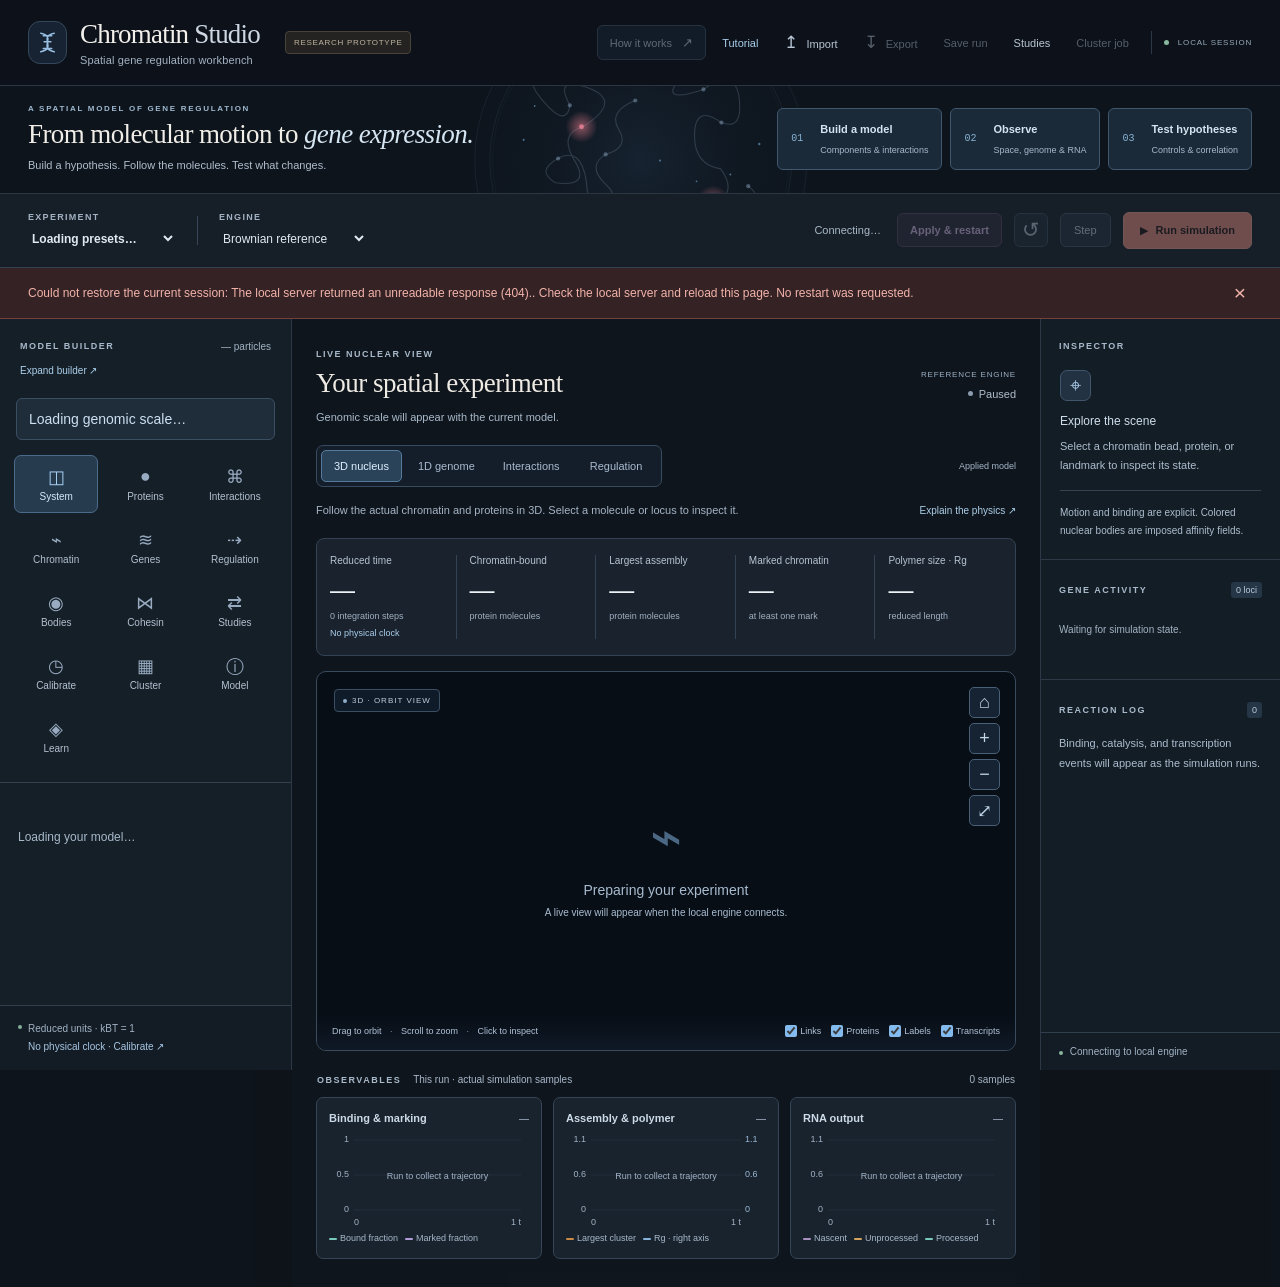
==== static/index.html @ 1c81decc "Restore the flat repository layout of the v0.10.0 release The GitHub web upload committed the number" ====
<!doctype html>
<html lang="en">
<head>
  <meta charset="utf-8">
  <meta name="viewport" content="width=device-width,initial-scale=1">
  <meta name="theme-color" content="#080b0f">
  <title>Chromatin Studio · Research workbench</title>
  <link rel="stylesheet" href="/static/style.css">
  <link rel="stylesheet" href="/static/theme.css">
  <link rel="stylesheet" href="/static/learn-view.css">
  <link rel="stylesheet" href="/static/workbench.css">
  <link rel="stylesheet" href="/static/calibration-view.css">
  <link rel="stylesheet" href="/static/study-view.css">
  <link rel="stylesheet" href="/static/mechanism-view.css">
  <link rel="stylesheet" href="/static/genome-live.css">
</head>
<body data-mobile-view="scene">
  <div id="app">
    <header class="app-header">
      <div class="brand"><div class="brand-icon" aria-hidden="true"><svg viewBox="0 0 32 32"><path d="M8 5c20 4-4 18 16 22M24 5C4 9 28 23 8 27M11 8h10M12 15h8M11 23h10"/></svg></div><div><h1>Chromatin <span>Studio</span></h1><p>Spatial gene regulation workbench</p></div><span class="prototype-tag">RESEARCH PROTOTYPE</span></div>
      <div class="header-actions"><button id="learn-btn" class="quiet-button learn-entry" title="Explore illustrated explanations of the model">How it works <span aria-hidden="true">↗</span></button><a class="quiet-button tutorial-entry" href="/tutorial/index.html" target="_blank" rel="noopener" title="Watch the narrated tutorial with chapters and adjustable playback speed">Tutorial</a><button id="import-btn" class="quiet-button" title="Import a configuration JSON file"><span aria-hidden="true">↥</span> Import</button><button id="export-btn" class="quiet-button" title="Export the draft configuration as JSON"><span aria-hidden="true">↧</span> Export</button><button id="export-run-btn" class="quiet-button" title="Download applied configuration and simulation history">Save run</button><button id="studies-btn" class="quiet-button" title="Compare manuscript hypotheses with independent controls">Studies</button><button id="cluster-btn" class="quiet-button" title="Prepare a cluster job from the draft model">Cluster job</button><input id="import-file" type="file" accept=".json,application/json" hidden><span class="local-badge"><i></i> LOCAL SESSION</span></div>
    </header>
    <section class="workspace-intro" aria-label="Workbench introduction">
      <div class="intro-copy"><span class="intro-kicker">A SPATIAL MODEL OF GENE REGULATION</span><h2 class="intro-title">From molecular motion to <em>gene expression.</em></h2><p class="intro-caption">Build a hypothesis. Follow the molecules. Test what changes.</p></div>
      <nav class="intro-steps" aria-label="Experiment workflow"><button data-workflow="build"><span>01</span><strong>Build a model</strong><small>Components & interactions</small></button><button data-workflow="observe"><span>02</span><strong>Observe</strong><small>Space, genome & RNA</small></button><button data-workflow="test"><span>03</span><strong>Test hypotheses</strong><small>Controls & correlation</small></button></nav>
    </section>
    <div class="run-toolbar">
      <div class="scenario-group"><label for="preset-select">EXPERIMENT</label><select id="preset-select" aria-label="Load experiment preset"><option value="">Loading presets…</option></select></div>
      <span class="toolbar-divider"></span>
      <div class="engine-group"><label for="engine-select">ENGINE</label><select id="engine-select" aria-label="Simulation engine"><option value="numpy">Brownian reference</option></select></div>
      <div class="toolbar-spacer"></div>
      <span id="draft-status" class="draft-status">Connecting…</span>
      <button id="apply-btn" class="apply-button" disabled>Apply & restart</button>
      <button id="reset-btn" class="icon-button" title="Restart the applied configuration" aria-label="Reset simulation">↺</button>
      <button id="step-btn" class="secondary-button" title="Advance one frame">Step</button>
      <button id="run-btn" class="run-button" disabled><span aria-hidden="true">▶</span> Run simulation</button>
    </div>
    <div id="error-banner" class="error-banner" role="alert" hidden><span id="error-message"></span><button id="dismiss-error" aria-label="Dismiss error">×</button></div>
    <nav id="mobile-workspace-nav" class="mobile-workspace-nav" aria-label="Workbench views"><button data-mobile-tab="scene" class="active" aria-pressed="true">Simulation</button><button data-mobile-tab="editor" aria-pressed="false">Configure</button><button data-mobile-tab="insights" aria-pressed="false">Activity</button></nav>
    <main class="workspace">
      <aside class="editor-panel" aria-label="Model configuration">
        <div class="editor-heading"><span class="eyebrow">MODEL BUILDER</span><span id="particle-budget" class="small-muted">— particles</span><button id="expand-builder-btn" class="text-button" aria-expanded="false" aria-controls="editor-content">Expand builder ↗</button></div>
        <div id="draft-genomic-scale" class="draft-genomic-scale" aria-live="polite">Loading genomic scale…</div>
        <nav id="editor-nav" class="editor-nav" aria-label="Configuration sections">
          <button data-tab="system" class="active"><span>◫</span>System</button><button data-tab="proteins"><span>●</span>Proteins</button><button data-tab="interactions"><span>⌘</span>Interactions</button><button data-tab="chromatin"><span>⌁</span>Chromatin</button><button data-tab="genes"><span>≋</span>Genes</button><button data-tab="regulation"><span>⇢</span>Regulation</button><button data-tab="bodies"><span>◉</span>Bodies</button><button data-tab="cohesin"><span>⋈</span>Cohesin</button><button data-tab="studies"><span>⇄</span>Studies</button><button data-tab="calibration"><span>◷</span>Calibrate</button><button data-tab="cluster"><span>▦</span>Cluster</button><button data-tab="model"><span>ⓘ</span>Model</button><button data-tab="learn"><span>◈</span>Learn</button>
        </nav>
        <div id="editor-content" class="editor-content"><div class="loading-note">Loading your model…</div></div>
        <div class="editor-footer"><span class="status-dot"></span><span>Reduced units · kBT = 1<br><button id="calibration-status" class="text-button" title="Set and inspect the physical length and time mapping">No physical clock · Calibrate ↗</button></span></div>
      </aside>
      <section class="simulation-panel" aria-label="Simulation and measurements">
        <div class="scene-heading"><div><span class="eyebrow">LIVE NUCLEAR VIEW</span><h2 id="experiment-title">Your spatial experiment</h2><p id="applied-genomic-scale" class="applied-genomic-scale">Genomic scale will appear with the current model.</p></div><div class="scene-heading-right"><span id="engine-badge" class="engine-badge">REFERENCE ENGINE</span><span id="run-status" class="run-status"><i></i> Paused</span></div></div>
        <div class="scene-viewbar"><div class="scene-view-switch" role="group" aria-label="Simulation views"><button id="view-3d" class="active" aria-pressed="true">3D nucleus</button><button id="view-1d" aria-pressed="false">1D genome</button><button id="view-interactions" aria-pressed="false">Interactions</button><button id="view-regulation" aria-pressed="false">Regulation</button></div><span>Applied model</span></div>
        <div class="view-explanation"><p id="view-explanation">Follow the actual chromatin and proteins in 3D. Select a molecule or locus to inspect it.</p><button id="view-explain-btn" class="text-button">Explain the physics ↗</button></div>
        <div class="metric-strip" aria-label="Current simulation measurements">
          <div class="metric"><span>Reduced time</span><strong id="metric-time">—</strong><small id="metric-step">0 integration steps</small><small id="metric-physical-time">No physical clock</small></div>
          <div class="metric"><span>Chromatin-bound</span><strong id="metric-bound">—</strong><small>protein molecules</small></div>
          <div class="metric"><span>Largest assembly</span><strong id="metric-cluster">—</strong><small>protein molecules</small></div>
          <div class="metric"><span>Marked chromatin</span><strong id="metric-marked">—</strong><small>at least one mark</small></div>
          <div class="metric"><span>Polymer size · Rg</span><strong id="metric-rg">—</strong><small>reduced length</small></div>
        </div>
        <div class="scene-container" id="scene-container">
          <canvas id="scene" aria-label="Interactive 3D view of chromatin, proteins, and imposed nuclear bodies" tabindex="0"></canvas>
          <div class="scene-top-left"><span class="scene-chip"><span class="small-dot"></span>3D · ORBIT VIEW</span><span id="selection-chip" class="scene-chip selection-chip" hidden></span></div>
          <div class="scene-tools"><button id="home-camera" title="Reset camera" aria-label="Reset camera view">⌂</button><button id="zoom-in" title="Zoom in" aria-label="Zoom in">+</button><button id="zoom-out" title="Zoom out" aria-label="Zoom out">−</button><button id="full-scene" title="Expand scene" aria-label="Expand scene">⤢</button></div>
          <div id="scene-empty" class="scene-empty"><div class="empty-glyph">⌁</div><strong>Preparing your experiment</strong><span>A live view will appear when the local engine connects.</span></div>
          <div id="legend" class="scene-legend" aria-label="Scene legend"></div>
          <div class="scene-bottom"><span class="camera-hint">Drag to orbit <span>·</span> Scroll to zoom <span>·</span> Click to inspect</span><div class="view-toggles"><label><input id="show-bonds" type="checkbox" checked> Links</label><label><input id="show-proteins" type="checkbox" checked> Proteins</label><label><input id="show-labels" type="checkbox" checked> Labels</label><label><input id="show-rna" type="checkbox" checked> Transcripts</label></div></div>
        </div>
        <section id="genome-container" class="genome-container" aria-label="One-dimensional genome browser" hidden></section>
        <section id="interactions-container" class="interactions-container" aria-label="Protein interaction browser" hidden></section>
        <section id="regulation-container" class="regulation-container" aria-label="Transcription regulation browser" hidden></section>
        <div class="measurement-heading"><div><span class="eyebrow">OBSERVABLES</span><span class="measurement-subtitle">This run · actual simulation samples</span></div><span id="sample-count" class="small-muted">0 samples</span></div>
        <div class="chart-grid">
          <article class="chart-card"><div class="chart-title"><h3>Binding & marking</h3><span id="fraction-chart-value">—</span></div><canvas id="chart-fractions" aria-label="Bound protein and marked chromatin fractions over time"></canvas><div class="chart-key"><span><i style="background:#79c9bd"></i>Bound fraction</span><span><i style="background:#b19cda"></i>Marked fraction</span></div></article>
          <article class="chart-card"><div class="chart-title"><h3>Assembly & polymer</h3><span id="structure-chart-value">—</span></div><canvas id="chart-structure" aria-label="Largest protein cluster and chromatin radius of gyration over time"></canvas><div class="chart-key"><span><i style="background:#c78b44"></i>Largest cluster</span><span><i style="background:#88b4dc"></i>Rg · right axis</span></div></article>
          <article class="chart-card"><div class="chart-title"><h3>RNA output</h3><span id="rna-chart-value">—</span></div><canvas id="chart-rna" aria-label="Nascent, unprocessed and processed RNA counts over time"></canvas><div class="chart-key"><span><i style="background:#a890c0"></i>Nascent</span><span><i style="background:#d3a45e"></i>Unprocessed</span><span><i style="background:#79c9bd"></i>Processed</span></div></article>
        </div>
        <div id="runtime-warnings" class="runtime-warnings" hidden></div>
      </section>
      <aside class="insight-panel" aria-label="Inspector and event history">
        <section class="inspector-section"><div class="section-heading"><span class="eyebrow">INSPECTOR</span><button id="clear-selection" class="text-button" hidden>Clear</button></div><div id="inspector-content" class="inspector-content"><div class="inspector-icon">⌖</div><h3>Explore the scene</h3><p>Select a chromatin bead, protein, or landmark to inspect its state.</p><div class="inspector-note">Motion and binding are explicit. Colored nuclear bodies are imposed affinity fields.</div></div></section>
        <section class="gene-section"><div class="section-heading"><span class="eyebrow">GENE ACTIVITY</span><span id="gene-count" class="count-tag">0 loci</span></div><div id="gene-activity" class="gene-activity"><p class="small-muted">Waiting for simulation state.</p></div></section>
        <section class="events-section"><div class="section-heading"><span class="eyebrow">REACTION LOG</span><span id="event-count" class="count-tag">0</span></div><div id="events" class="event-list"><p class="empty-events">Binding, catalysis, and transcription events will appear as the simulation runs.</p></div></section>
        <div class="insight-footer"><span id="connection-status"><i></i> Connecting to local engine</span></div>
      </aside>
    </main>
    <div id="toast" class="toast" role="status" hidden></div>
  </div>
  <script src="/static/genome-view.js"></script>
  <script src="/static/interaction-view.js"></script>
  <script src="/static/transcription-view.js"></script>
  <script src="/static/regulation-view.js"></script>
  <script src="/static/cluster-view.js"></script>
  <script src="/static/learn-view.js"></script>
  <script src="/static/calibration-view.js"></script>
  <script src="/static/model-explain.js"></script>
  <script src="/static/study-view.js"></script>
  <script src="/static/app.js"></script>
</body>
</html>
---- static/style.css ----
:root{--paper:#f6f7f3;--surface:#fff;--ink:#283a46;--muted:#819096;--line:#e3e8e5;--teal:#197f79;--teal-dark:#156a65;--purple:#8c70b4;--pale-purple:#f2edf7;--pale-teal:#eaf3f0;--amber:#b98549;--shadow:0 3px 16px #2c434207;font-family:Inter,-apple-system,BlinkMacSystemFont,"Segoe UI",sans-serif;color:var(--ink);font-synthesis:none;font-size:13px}
*{box-sizing:border-box}body{margin:0;background:var(--paper)}button,input,select{font:inherit}button,select{cursor:pointer}button{transition:background .15s,border-color .15s,transform .15s}button:active:not(:disabled){transform:translateY(1px)}button:disabled{opacity:.45;cursor:not-allowed}button:focus-visible,input:focus-visible,select:focus-visible,canvas:focus-visible,summary:focus-visible{outline:3px solid #87bcb5;outline-offset:2px}button{color:var(--ink)}[hidden]{display:none!important}#app{min-width:680px;min-height:100vh}.app-header{height:82px;display:flex;align-items:center;justify-content:space-between;padding:0 26px;border-bottom:1px solid var(--line);background:#fff}.brand{display:flex;align-items:center;gap:13px}.brand-icon{display:grid;place-items:center;width:39px;height:43px;background:var(--pale-teal);border:1px solid #d9e9e2;border-radius:11px}.brand-icon svg{width:27px;fill:none;stroke:var(--teal);stroke-width:1.8;stroke-linecap:round}.brand h1{font-size:21px;letter-spacing:-.7px;margin:0;font-weight:650}.brand h1 span{font-weight:400;color:#71817f}.brand p{font-size:11px;letter-spacing:.05px;margin:4px 0 0;color:var(--muted)}.prototype-tag{font-size:8px;letter-spacing:1.1px;margin-left:12px;color:#8d7b69;border:1px solid #ebe2d4;background:#faf7f1;padding:6px 8px;border-radius:4px}.header-actions{display:flex;align-items:center;gap:10px}.quiet-button{background:transparent;border:0;font-size:11px;padding:8px}.quiet-button:hover{background:var(--paper);border-radius:5px}.quiet-button span{font-size:17px;margin-right:5px}.local-badge{font-size:9px;letter-spacing:1px;border-left:1px solid var(--line);padding:7px 0 7px 18px;margin-left:6px;color:#7d8b83}.local-badge i,.status-dot{display:inline-block;width:5px;height:5px;border-radius:50%;background:#77a388;margin-right:6px}.run-toolbar{height:67px;display:flex;gap:12px;align-items:center;padding:0 26px;background:#fbfcf9;border-bottom:1px solid var(--line)}.scenario-group,.engine-group{display:flex;flex-direction:column;gap:4px}.scenario-group label,.engine-group label{font-size:8px;font-weight:700;letter-spacing:1.3px;color:#8a9795}.scenario-group select,.engine-group select{background:transparent;border:0;max-width:260px;padding:0 23px 0 0;font-size:12px;font-weight:550;color:var(--ink);min-height:19px}.engine-group select{font-size:11px;font-weight:400;color:#687d7a;max-width:195px}.toolbar-divider{height:29px;width:1px;background:var(--line);margin:0 9px}.toolbar-spacer{flex:1}.draft-status{font-size:10px;color:#82918a;margin-right:4px;white-space:nowrap}.draft-status.dirty{color:#a77a3f}.apply-button{background:#eee8f4;color:#786194;border:1px solid #e5dcee;border-radius:6px;padding:9px 12px;font-size:10px;font-weight:600}.apply-button:hover:not(:disabled){background:#e6dcef}.icon-button{font-size:21px;width:31px;height:31px;background:transparent;border:1px solid var(--line);border-radius:6px;color:#7c8c87}.secondary-button{background:white;border:1px solid #d7e0da;border-radius:6px;padding:9px 12px;font-size:11px}.run-button{display:flex;align-items:center;gap:8px;background:var(--teal);color:white;border:1px solid var(--teal);padding:10px 16px;border-radius:6px;font-size:11px;min-width:128px;justify-content:center;box-shadow:0 2px 3px #235e4812}.run-button:hover:not(:disabled){background:var(--teal-dark)}.run-button.running{background:#e7f0ec;color:var(--teal-dark);border-color:#bcd4c9}.error-banner{display:flex;align-items:center;justify-content:space-between;background:#fff0e9;color:#964f39;border-bottom:1px solid #e5c9bb;padding:12px 28px;white-space:pre-line;font-size:12px}.error-banner button{border:0;background:transparent;font-size:21px;color:inherit}.workspace{display:grid;grid-template-columns:292px minmax(360px,1fr) 240px;min-height:calc(100vh - 149px)}.editor-panel{background:#fbfcf9;border-right:1px solid var(--line);display:flex;flex-direction:column;min-height:0;max-height:calc(100vh - 149px);position:sticky;top:0}.editor-heading{padding:23px 20px 16px;display:flex;align-items:center;justify-content:space-between}.eyebrow{font-size:9px;letter-spacing:1.6px;font-weight:650;color:#85938d}.small-muted{font-size:10px;color:var(--muted)}.editor-nav{display:grid;grid-template-columns:repeat(4,1fr);gap:4px;padding:0 14px 17px;border-bottom:1px solid var(--line)}.editor-nav button{background:transparent;border:1px solid transparent;padding:9px 0 8px;display:flex;align-items:center;justify-content:center;gap:5px;flex-direction:column;font-size:9px;border-radius:6px;color:#84928c}.editor-nav button span{font-size:17px;height:20px;color:#8b9a91}.editor-nav button:hover{background:#f0f4ee}.editor-nav button.active{background:white;border-color:#dce5dd;box-shadow:0 2px 6px #243a2910;color:var(--teal)}.editor-nav button.active span{color:var(--teal)}.editor-content{flex:1;overflow-y:auto;padding:21px 18px 28px;scrollbar-width:thin;scrollbar-color:#d3ddd3 transparent}.editor-content h2{font-size:17px;letter-spacing:-.3px;font-weight:600;margin:0 0 8px}.editor-description{color:#87948f;font-size:11px;line-height:1.65;margin:0 0 19px}.editor-description strong{font-weight:500;color:#62766c}.editor-subheading{display:flex;justify-content:space-between;align-items:center;margin:24px 0 10px}.editor-subheading h3{font-size:11px;font-weight:600;margin:0;color:#5f7268}.editor-subheading span{font-size:9px;color:#91a094}.form-grid{display:grid;grid-template-columns:1fr 1fr;gap:12px 10px}.form-field{display:flex;min-width:0;flex-direction:column;gap:6px}.form-field.full{grid-column:1/-1}.form-field>span{font-size:10px;color:#718177;line-height:1.35}.form-field input,.form-field select{border:1px solid #dfe6df;background:white;border-radius:5px;padding:8px 9px;color:#41594e;min-width:0;width:100%;font-size:11px;height:32px}.form-field input:hover,.form-field select:hover{border-color:#b9cdc0}.form-field input[type=color]{padding:3px;cursor:pointer}.form-field input[type=checkbox]{width:15px;height:15px;accent-color:var(--teal)}.form-field small{font-size:9px;color:#9ba79f;line-height:1.4}.field-checkbox{flex-direction:row;align-items:center;justify-content:space-between;grid-column:1/-1;background:#f0f4ee;padding:11px;border-radius:5px}.field-checkbox>span{color:#64786c}.entity-card{border:1px solid #e1e7df;border-radius:7px;background:white;margin:10px 0;overflow:hidden}.entity-card>summary{display:flex;align-items:center;gap:8px;cursor:pointer;padding:12px 10px;list-style:none;font-size:11px;position:relative;min-height:43px}.entity-card>summary::-webkit-details-marker{display:none}.entity-card>summary:before{content:'›';color:#a7b0a7;transform:rotate(0deg);font-size:15px;line-height:12px}.entity-card[open]>summary:before{transform:rotate(90deg)}.entity-swatch{height:8px;width:8px;border-radius:50%;flex:0 0 8px}.entity-name{font-weight:550;white-space:nowrap;overflow:hidden;text-overflow:ellipsis;max-width:135px}.entity-meta{font-size:9px;color:#98a398;margin-left:auto;white-space:nowrap}.remove-button{background:transparent;border:0;color:#9aa79f;font-size:16px;padding:0 3px;line-height:16px}.remove-button:hover{color:#b55b46}.entity-body{padding:4px 12px 15px;border-top:1px solid #f0f3ee}.entity-body>.form-grid{padding-top:12px}.add-button{background:transparent;border:1px dashed #cbd8cb;color:#6e8976;border-radius:6px;padding:11px;width:100%;font-size:10px;margin-top:9px}.add-button:hover{background:#eff5ee;border-color:#8dae91}.button-row{display:flex;gap:8px}.button-row .add-button{padding:10px 6px}.info-note{font-size:10px;line-height:1.6;border:1px solid #e4e8dd;border-radius:6px;background:#f6f7ee;color:#8b8c71;padding:11px 12px;margin:14px 0}.info-note.purple{background:#f4f0f7;border-color:#e9e1ef;color:#8f7ca0}.info-note strong{font-weight:600}.affinity-grid{display:grid;grid-template-columns:1fr 71px;align-items:center;gap:9px;font-size:10px;color:#77867b}.affinity-grid input{width:100%;height:28px;border:1px solid #dfe6df;border-radius:4px;padding:5px;color:#4b6355;background:#fcfdfa;font-size:11px}.affinity-label{display:flex;align-items:center;gap:7px;overflow:hidden;text-overflow:ellipsis}.affinity-dot{width:6px;height:6px;border-radius:50%}.matrix-wrap{overflow-x:auto;padding-bottom:6px;margin:8px -3px}.interaction-matrix{border-collapse:separate;border-spacing:4px;font-size:9px;table-layout:fixed;min-width:100%}.interaction-matrix th{font-weight:500;color:#7b8d7f;min-width:36px;max-width:63px;overflow:hidden;text-overflow:ellipsis;padding:6px 0;white-space:nowrap}.interaction-matrix th.row-head{text-align:right;padding-right:3px;max-width:54px}.interaction-matrix input{width:39px;min-width:39px;max-width:39px;text-align:center;border:1px solid #dfe7dd;background:#f6f9f2;color:#6c856b;border-radius:4px;font-size:10px;padding:8px 1px;-moz-appearance:textfield}.interaction-matrix input::-webkit-inner-spin-button{display:none}.interaction-matrix input.has-interaction{background:#e7efe5;border-color:#c5d7bf}.interaction-matrix input.mirrored{opacity:.55}.editor-footer{display:flex;align-items:flex-start;padding:14px 18px;border-top:1px solid var(--line);color:#91a08e;font-size:9px;line-height:1.8;background:#f5f7f0}.editor-footer .status-dot{margin-top:5px;flex:0 0 4px;width:4px;height:4px;background:#99ad8d}.editor-footer strong{font-size:8px;font-weight:400;color:#a1ad99}.simulation-panel{padding:25px 24px 22px;min-width:0}.scene-heading{display:flex;align-items:center;justify-content:space-between;gap:15px;margin-bottom:20px}.scene-heading h2{font-size:21px;font-weight:500;letter-spacing:-.6px;margin:7px 0 0}.scene-heading-right{display:flex;flex-direction:column;align-items:flex-end;gap:9px}.engine-badge{font-size:7px;letter-spacing:1px;color:#94a199;white-space:nowrap}.run-status{font-size:10px;display:flex;align-items:center;gap:6px;color:#85948a}.run-status i{background:#b3bfb4;width:5px;height:5px;border-radius:50%}.run-status.running{color:var(--teal)}.run-status.running i{background:var(--teal);box-shadow:0 0 0 3px #19807813}.metric-strip{display:grid;grid-template-columns:repeat(5,1fr);border:1px solid var(--line);border-radius:8px;background:white;box-shadow:var(--shadow);margin-bottom:15px;padding:15px 0}.metric{padding:0 14px;border-right:1px solid #edf0ea;min-width:0}.metric:last-child{border-right:0}.metric>span{display:block;font-size:9px;color:#8b988f;margin-bottom:8px;white-space:nowrap}.metric strong{display:block;font-size:24px;font-weight:450;letter-spacing:-.8px;color:#465e51;font-variant-numeric:tabular-nums}.metric small{font-size:8px;color:#a0aa9d;display:block;margin-top:6px;white-space:nowrap}.scene-container{position:relative;border:1px solid #dde5dc;border-radius:10px;overflow:hidden;height:max(350px,calc(100vh - 520px));min-height:350px;background:radial-gradient(ellipse at 50% 40%,#fff 0%,#f7f9f4 64%,#f1f5ee 100%);box-shadow:inset 0 0 50px #79957504}.scene-container:fullscreen{height:100vh;border-radius:0}.scene-container.expanded{position:fixed;inset:16px;z-index:50;height:auto}.scene-container canvas{width:100%;height:100%;display:block;cursor:grab;touch-action:none}.scene-container canvas.dragging{cursor:grabbing}.scene-top-left{position:absolute;left:17px;top:17px;display:flex;align-items:flex-start;flex-direction:column;gap:7px;pointer-events:none}.scene-chip{background:#ffffffbd;border:1px solid #e8ede5bd;border-radius:4px;padding:6px 8px;color:#98a190;font-size:7px;letter-spacing:1px;display:flex;align-items:center;gap:5px}.small-dot{height:4px;width:4px;display:inline-block;background:#a7b5a0;border-radius:50%}.selection-chip{color:var(--teal);font-size:9px;letter-spacing:0;background:#eef5f0d9}.scene-tools{position:absolute;right:15px;top:15px;display:flex;flex-direction:column;gap:5px}.scene-tools button{background:#ffffffcf;border:1px solid #e3e9df;border-radius:5px;width:29px;height:29px;color:#91a08c;font-size:18px;display:grid;place-items:center}.scene-tools button:hover{background:white;color:#42654e}.scene-bottom{position:absolute;bottom:0;left:0;right:0;display:flex;align-items:center;justify-content:space-between;gap:10px;padding:11px 15px;background:linear-gradient(transparent,#f7f9f1e8);pointer-events:none}.camera-hint{font-size:8px;color:#97a390}.camera-hint span{margin:0 6px;color:#bcc6b4}.view-toggles{display:flex;align-items:center;gap:10px;pointer-events:auto;font-size:8px;color:#8a9a83}.view-toggles label{display:flex;align-items:center;gap:3px;cursor:pointer}.view-toggles input{width:10px;height:10px;accent-color:#6f9674;margin:0}.scene-legend{position:absolute;left:17px;bottom:40px;max-width:76%;display:flex;flex-wrap:wrap;gap:5px 12px;pointer-events:none}.legend-item{font-size:8px;display:flex;align-items:center;gap:4px;color:#83917d;white-space:nowrap;background:#f9fbf6b0;padding:3px 4px;border-radius:3px}.legend-item i{display:inline-block;width:5px;height:5px;border-radius:50%}.legend-item i.landmark{background:transparent!important;border:1px solid var(--legend-color);width:7px;height:7px}.scene-empty{position:absolute;inset:0;display:flex;align-items:center;justify-content:center;flex-direction:column;gap:9px;pointer-events:none;color:#92a188}.scene-empty strong{font-size:14px;font-weight:500}.scene-empty span{font-size:10px}.empty-glyph{font-size:54px;color:#ccd8c4;margin-bottom:5px}.measurement-heading{display:flex;align-items:center;justify-content:space-between;margin:23px 1px 12px}.measurement-heading>div{display:flex;align-items:center;gap:12px}.measurement-subtitle{font-size:9px;color:#a0aa9b}.chart-grid{display:grid;grid-template-columns:repeat(3,1fr);gap:11px}.chart-card{border:1px solid var(--line);border-radius:7px;background:white;min-width:0;padding:12px 12px 9px;box-shadow:var(--shadow)}.chart-title{display:flex;align-items:center;justify-content:space-between;gap:5px}.chart-title h3{font-size:10px;font-weight:550;margin:0;color:#6e8173}.chart-title>span{font-size:9px;color:#9da99a}.chart-card canvas{width:100%;height:103px;display:block;margin-top:3px}.chart-key{display:flex;flex-wrap:wrap;gap:7px;font-size:7px;color:#99a492;margin-top:2px}.chart-key span{display:flex;align-items:center;gap:3px;white-space:nowrap}.chart-key i{width:8px;height:2px;display:inline-block;border-radius:1px}.runtime-warnings{font-size:10px;line-height:1.6;color:#a18e69;padding:12px 4px}.insight-panel{background:#fcfdf9;border-left:1px solid var(--line);display:flex;flex-direction:column;min-height:0;max-height:calc(100vh - 149px);position:sticky;top:0}.section-heading{display:flex;justify-content:space-between;align-items:center;padding:22px 18px 16px}.text-button{font-size:9px;border:0;background:transparent;color:#8c9b83;padding:0}.inspector-section{border-bottom:1px solid var(--line);min-height:229px;flex:0 0 auto}.inspector-content{padding:0 19px 19px}.inspector-icon{display:grid;place-items:center;width:31px;height:31px;background:#eef2e9;border:1px solid #e4eadb;border-radius:7px;color:#a0b28f;font-size:20px;margin:3px 0 13px}.inspector-content h3{font-size:12px;font-weight:500;margin:0 0 9px;color:#6d816b}.inspector-content p{font-size:10px;color:#96a18f;line-height:1.7;margin:0}.inspector-note{font-size:9px!important;line-height:1.65;color:#a6b09c;padding-top:13px;margin-top:14px;border-top:1px solid #edf0e5}.inspector-property{display:flex;align-items:center;justify-content:space-between;gap:10px;font-size:10px;padding:6px 0;border-bottom:1px solid #f0f2eb}.inspector-property span{color:#8f9d85}.inspector-property strong{font-size:10px;font-weight:500;color:#5e775c;text-align:right}.inspector-coords{font-size:9px;font-variant-numeric:tabular-nums;color:#899b7c;background:#f1f5e9;padding:9px;border-radius:4px;margin:11px 0}.mark-tags{display:flex;flex-wrap:wrap;gap:4px;margin:9px 0}.mark-tag{font-size:8px;padding:4px 6px;border-radius:4px;color:#806d97;background:#f1ecf6}.gene-section{border-bottom:1px solid var(--line);flex:0 1 auto;max-height:280px;min-height:120px;overflow-y:auto;scrollbar-width:thin}.count-tag{font-size:8px;color:#9aa78e;background:#eef3e8;padding:3px 5px;border-radius:3px}.gene-activity{padding:0 18px 15px}.gene-row{margin-bottom:14px}.gene-row:last-child{margin-bottom:0}.gene-name-row{display:flex;align-items:center;justify-content:space-between;font-size:10px;color:#697f61;margin-bottom:7px}.gene-name-row button{border:0;background:transparent;padding:0;font-size:10px;color:inherit;max-width:115px;overflow:hidden;text-overflow:ellipsis;white-space:nowrap}.gene-state{font-size:7px;border:1px solid #e1e7d8;border-radius:3px;padding:3px 5px;color:#9ca98f;letter-spacing:.6px}.gene-state.on{background:#e8f4e9;border-color:#cddfcb;color:#5b8a61}.gene-numbers{display:flex;gap:12px;font-size:8px;color:#a5af9a}.gene-numbers strong{font-size:11px;font-weight:500;margin-right:3px;color:#7c916d;font-variant-numeric:tabular-nums}.events-section{flex:1;display:flex;flex-direction:column;min-height:130px;overflow:hidden}.event-list{overflow-y:auto;padding:0 18px 18px;scrollbar-width:thin;scrollbar-color:#d7e0cf transparent}.empty-events{font-size:10px;color:#a1ad96;line-height:1.7;margin:0}.event-item{display:flex;gap:9px;padding:10px 0;border-bottom:1px solid #eff2e8;font-size:9px}.event-symbol{width:20px;height:20px;display:grid;place-items:center;flex:0 0 20px;border-radius:5px;color:#8d81a2;background:#f0ecf5;font-size:11px}.event-symbol.binding{background:#ebf3e7;color:#7c9d6b}.event-symbol.transcription{background:#e6f3ee;color:#629981}.event-symbol.cohesin{background:#f5f0e6;color:#b2976c}.event-content{min-width:0;flex:1}.event-topline{display:flex;justify-content:space-between;gap:6px;margin-bottom:4px}.event-topline strong{font-size:9px;color:#7e8d72;font-weight:500;text-transform:capitalize}.event-topline time{font-size:7px;white-space:nowrap;color:#b0bba4;font-variant-numeric:tabular-nums}.event-content p{font-size:8px;color:#a1ad94;line-height:1.5;margin:0;overflow-wrap:anywhere}.insight-footer{border-top:1px solid var(--line);padding:13px 18px;color:#a3af94;font-size:8px;background:#f7f9f1}.insight-footer i{display:inline-block;height:4px;width:4px;background:#86ab70;border-radius:50%;margin-right:4px}.toast{position:fixed;bottom:22px;left:50%;transform:translateX(-50%);z-index:100;background:#355b4d;color:white;padding:12px 20px;border-radius:7px;box-shadow:0 8px 30px #1c392a28;font-size:12px;max-width:85vw}.loading-note{padding:25px 0;color:#99a590;font-size:12px}.model-list{padding:0 0 0 14px;color:#8c9d82;font-size:10px;line-height:1.8}.backend-card{padding:11px 12px;border:1px solid #e0e7d8;border-radius:6px;background:white;margin:9px 0}.backend-card strong{font-size:11px;font-weight:550;display:block;color:#6d8361}.backend-card p{font-size:10px;color:#9dab90;line-height:1.6;margin:7px 0 0}.backend-status{display:inline-block;font-size:8px;border-radius:3px;margin-top:7px;padding:3px 5px;background:#edf4e9;color:#8aa274}.backend-status.unavailable{background:#f4f0e6;color:#b19e76}.inline-row{display:grid;grid-template-columns:1fr 1fr;gap:9px}.range-title{font-size:10px;color:#809674;padding:7px 0}.range-controls{display:grid;grid-template-columns:1fr 1fr 1fr 18px;gap:6px;align-items:end}.range-controls .form-field select,.range-controls .form-field input{padding:6px;font-size:10px}.range-controls .remove-button{height:32px}.mini-body-title{font-size:9px;color:#99a58f;padding-top:13px}.body-center-grid{display:grid;grid-template-columns:repeat(3,1fr);gap:7px;margin-top:12px}.preset-description{padding:10px 12px;border:1px solid #e2e9da;border-radius:6px;background:#f4f7ef;font-size:10px;line-height:1.65;color:#8da17c;margin-bottom:17px}
@media(min-width:1600px){.workspace{grid-template-columns:310px minmax(360px,1fr) 266px}.simulation-panel{padding:28px 30px}.scene-container{height:max(410px,calc(100vh - 520px))}.metric{padding:0 19px}.editor-nav button{font-size:10px}.chart-card canvas{height:112px}.inspector-section{min-height:250px}}
@media(max-width:1220px){.workspace{grid-template-columns:270px minmax(360px,1fr)}.insight-panel{grid-column:2;position:static;max-height:initial;display:grid;grid-template-columns:1fr 1fr;border-top:1px solid var(--line);margin-top:-3px}.inspector-section{grid-row:1/3;border-right:1px solid var(--line);min-height:230px}.gene-section{max-height:200px;min-height:120px}.events-section{max-height:220px}.insight-footer{grid-column:1/-1}.editor-panel{grid-row:1/3}.simulation-panel{padding:22px 20px}.header-actions{gap:3px}.prototype-tag{display:none}.scene-container{height:400px}.run-toolbar{padding:0 20px;gap:9px}.draft-status{font-size:9px}.scenario-group select{max-width:210px}.engine-group select{max-width:145px}.toolbar-divider{margin:0 3px}.metric{padding:0 10px}.metric>span{font-size:8px}.metric strong{font-size:21px}.metric small{font-size:7px}}
@media(max-width:930px){.workspace{grid-template-columns:240px minmax(350px,1fr)}.editor-heading{padding-left:15px;padding-right:15px}.editor-content{padding:19px 14px}.editor-nav{padding-left:9px;padding-right:9px}.editor-nav button{font-size:8px}.app-header{padding:0 18px;height:74px}.brand h1{font-size:19px}.brand p{font-size:10px}.local-badge{display:none}.run-toolbar{padding:0 15px;height:74px;gap:7px}.scenario-group select{max-width:165px}.engine-group select{max-width:132px;font-size:10px}.draft-status{display:none}.run-button{min-width:90px;padding:10px;font-size:10px}.apply-button{padding:9px;font-size:9px}.simulation-panel{padding:21px 15px}.scene-heading h2{font-size:18px}.engine-badge{display:none}.metric-strip{grid-template-columns:repeat(3,1fr);padding:11px 0;row-gap:13px}.metric:nth-child(3){border:0}.metric:nth-child(4),.metric:nth-child(5){display:none}.metric>span{font-size:9px}.metric small{font-size:8px}.scene-container{height:380px}.scene-bottom{flex-direction:column;align-items:flex-start;gap:8px;padding:11px}.scene-legend{bottom:56px;left:12px;gap:3px 6px;max-width:87%}.scene-top-left{left:12px;top:12px}.chart-grid{grid-template-columns:1fr}.chart-card{padding:12px}.chart-card canvas{height:100px}.chart-key{font-size:8px}.chart-title h3{font-size:11px}.measurement-subtitle{display:none}.insight-panel{grid-template-columns:1fr}.inspector-section{grid-row:auto}.editor-panel,.insight-panel{max-height:calc(100vh - 148px)}.insight-panel{max-height:none}.header-actions .quiet-button{font-size:10px;padding:7px}}
@media(prefers-reduced-motion:reduce){button{transition:none}}

/* Keep small research labels readable on the pale workbench surfaces. */
:root{--muted:#687a73}.eyebrow,.small-muted,.brand p,.local-badge,.draft-status,.run-status,.engine-badge,.measurement-subtitle,.metric>span,.metric small,.editor-description,.form-field>span,.form-field small,.affinity-label,.editor-subheading span,.editor-footer,.editor-footer strong,.inspector-content p,.inspector-note,.inspector-property span,.gene-numbers,.event-content p,.event-topline time,.empty-events,.insight-footer,.chart-key,.chart-title>span,.loading-note,.mini-body-title,.camera-hint,.view-toggles,.legend-item,.scene-chip,.count-tag,.gene-state,.text-button,.entity-meta,.scenario-group label,.engine-group label,.preset-description,.model-list,.backend-card p{color:#68796e}.editor-nav button,.editor-nav button span{color:#6b7d70}.entity-name,.gene-name-row,.chart-title h3,.editor-subheading h3,.inspector-content h3,.event-topline strong{color:#4e6658}.info-note{color:#787449}.info-note.purple{color:#80668f}.gene-numbers strong{color:#4e7359}.inspector-coords{color:#627b62}.backend-status{color:#5f7e4b}.backend-status.unavailable{color:#88703d}.runtime-warnings{color:#86744d}.runtime-warnings summary{cursor:pointer}.runtime-warnings ul{padding-left:17px}.mobile-workspace-nav{display:none}
@media(max-width:700px){
  #app{min-width:0;width:100%;overflow-x:hidden}.app-header{height:auto;min-height:104px;padding:15px 13px 10px;flex-wrap:wrap;gap:12px}.brand{gap:10px}.brand h1{font-size:19px}.brand p{font-size:10px}.brand-icon{width:34px;height:37px}.brand-icon svg{width:24px}.header-actions{width:100%;justify-content:flex-end;border-top:1px solid var(--line);padding-top:5px;gap:11px}.header-actions .quiet-button{padding:4px 2px;font-size:10px}.run-toolbar{height:auto;min-height:109px;flex-wrap:wrap;padding:12px 13px;gap:10px 7px}.scenario-group{flex:1 1 53%;min-width:0}.engine-group{flex:1 1 40%;min-width:0}.scenario-group select,.engine-group select{width:100%;max-width:none;font-size:10px}.toolbar-divider,.toolbar-spacer{display:none}.draft-status{display:none}.apply-button{margin-left:auto;flex:1 1 auto;padding:9px 7px;font-size:9px;white-space:nowrap}.run-button{min-width:106px;font-size:10px;padding:9px 10px}.secondary-button{font-size:10px;padding:9px 10px}.icon-button{width:30px;height:31px;font-size:19px}.error-banner{font-size:11px;padding:12px 14px;overflow-wrap:anywhere}.mobile-workspace-nav{display:flex;align-items:center;gap:5px;background:#eef2e9;border-bottom:1px solid #dce4d5;padding:8px 12px}.mobile-workspace-nav button{flex:1;border:1px solid transparent;background:transparent;border-radius:5px;padding:9px 6px;font-size:11px;color:#71816a}.mobile-workspace-nav button.active{background:#fff;border-color:#d7e2ce;color:#39775b;box-shadow:0 1px 3px #526d3710}.workspace{display:flex;flex-direction:column;min-height:0}.simulation-panel{padding:19px 12px 20px;min-width:0;width:100%}.scene-heading{gap:10px;margin-bottom:16px}.scene-heading h2{font-size:17px;line-height:1.35;margin-top:6px;letter-spacing:-.35px}.scene-heading-right{gap:5px}.scene-heading .eyebrow{font-size:8px}.run-status{font-size:9px;white-space:nowrap}.metric-strip{margin-bottom:12px;padding:12px 0}.metric{padding:0 10px}.metric>span{font-size:8px;white-space:normal;min-height:20px;margin-bottom:3px;line-height:1.3}.metric strong{font-size:22px}.metric small{font-size:7px;margin-top:5px;white-space:normal}.scene-container{height:360px;min-height:300px}.scene-tools{right:10px;top:10px}.scene-tools button{width:30px;height:30px}.scene-chip{font-size:6px;padding:5px}.scene-top-left{left:9px;top:10px;max-width:70%}.scene-legend{max-width:calc(100% - 22px);left:9px;bottom:60px;gap:3px 6px}.legend-item{font-size:7px;padding:2px 3px}.scene-bottom{padding:11px 9px}.camera-hint{font-size:7px}.camera-hint span{margin:0 4px}.view-toggles{font-size:8px;gap:14px}.measurement-heading{margin-top:20px}.measurement-heading .eyebrow{font-size:8px}.chart-grid{gap:10px}.chart-card canvas{height:109px}.chart-key{font-size:8px}.editor-panel{position:static;max-height:none;min-height:0;border-right:0;width:100%;background:#fbfcf9}.editor-heading{padding:20px 18px 14px}.editor-nav{padding:0 14px 15px;gap:6px}.editor-nav button{font-size:10px;padding:10px 2px}.editor-nav button span{font-size:18px;height:21px}.editor-content{padding:21px 18px 28px;overflow:visible;max-height:none}.editor-description{font-size:12px}.form-grid{gap:14px 12px}.form-field>span{font-size:11px}.form-field input,.form-field select{height:36px;font-size:12px}.form-field small{font-size:10px}.entity-card>summary{padding:14px 12px;font-size:12px}.entity-name{max-width:180px}.entity-meta{font-size:10px}.add-button{padding:12px;font-size:11px}.info-note{font-size:11px}.insight-panel{position:static;max-height:none;display:block;border-left:0;border-top:0;margin:0;width:100%;min-height:0}.inspector-section{border-right:0;min-height:230px}.inspector-content h3{font-size:14px}.inspector-content p,.inspector-property,.inspector-property strong{font-size:12px}.inspector-note{font-size:11px!important}.gene-section{max-height:none}.gene-name-row,.gene-name-row button{font-size:12px}.gene-numbers{font-size:10px}.gene-numbers strong{font-size:13px}.gene-state{font-size:8px}.events-section{max-height:none;min-height:160px}.event-list{max-height:550px}.event-item{padding:13px 0}.event-topline strong{font-size:11px}.event-content p{font-size:10px}.event-topline time{font-size:9px}.section-heading{padding-top:22px}.section-heading .eyebrow{font-size:10px}.insight-footer{font-size:10px}.inspector-property{padding:9px 0}.count-tag{font-size:10px}.runtime-warnings{font-size:11px}.scene-empty span{text-align:center;max-width:210px;line-height:1.6}.scene-container.expanded{inset:5px}.scene-container:fullscreen{height:100vh}
  body[data-mobile-view="scene"] .editor-panel,body[data-mobile-view="scene"] .insight-panel{display:none}
  body[data-mobile-view="editor"] .simulation-panel,body[data-mobile-view="editor"] .insight-panel{display:none}
  body[data-mobile-view="insights"] .simulation-panel,body[data-mobile-view="insights"] .editor-panel{display:none}
}

.draft-genomic-scale{margin:0 16px 15px;padding:10px 11px;background:#eef3e9;border:1px solid #dee7d5;border-radius:6px;display:grid;grid-template-columns:1fr auto;gap:4px 9px;align-items:center;color:#607652}.draft-genomic-scale>span{font-size:8px;letter-spacing:.8px;color:#778569}.draft-genomic-scale>strong{font-size:15px;font-weight:550;letter-spacing:-.3px}.draft-genomic-scale>small{grid-column:1/-1;font-size:9px;color:#6e7e64}.draft-genomic-scale.dirty{background:#f5f0e6;border-color:#e8ddc8}.draft-genomic-scale.dirty>span,.draft-genomic-scale.dirty>strong{color:#947b48}.applied-genomic-scale{font-size:10px;color:#6f8070;margin:9px 0 0;line-height:1.6}.genome-resolution-summary{padding:12px;background:#eef5ee;border:1px solid #dbe8d9;border-radius:6px;color:#53795e;font-size:12px;margin:0 0 16px;line-height:1.6}.genome-resolution-summary strong{font-size:17px;font-weight:550;letter-spacing:-.4px}.genome-resolution-summary small{display:block;color:#71846c;font-size:10px;margin-top:4px}.gene-genomic-summary,.cohesin-speed-summary{font-size:9px;line-height:1.65;color:#687d66;background:#f2f6ed;padding:9px 10px;border-radius:5px;margin:12px 0 0}.cohesin-speed-summary{font-size:10px}.over-limit{color:#a85940!important;font-weight:600}.inspector-property strong{overflow-wrap:anywhere;max-width:145px}.editor-heading .small-muted{font-size:9px}
@media(max-width:700px){.applied-genomic-scale{font-size:9px;margin-top:7px}.draft-genomic-scale{margin:0 16px 17px;padding:12px}.draft-genomic-scale>span{font-size:9px}.draft-genomic-scale>strong{font-size:17px}.draft-genomic-scale>small{font-size:10px}.genome-resolution-summary{font-size:12px}.gene-genomic-summary{font-size:10px}.editor-heading .small-muted{font-size:10px}.scene-heading{align-items:flex-start}.scene-heading-right{padding-top:3px}}

.scene-viewbar{display:flex;align-items:center;justify-content:space-between;gap:12px;margin:-3px 0 15px}.scene-viewbar>span{font-size:9px;color:#71816b}.scene-view-switch{display:flex;gap:3px;padding:3px;background:#eaf0e5;border:1px solid #dce5d5;border-radius:6px}.scene-view-switch button{border:1px solid transparent;background:transparent;padding:7px 13px;font-size:11px;color:#718269;border-radius:4px}.scene-view-switch button.active{background:white;border-color:#dbe5d4;color:#2c795d;box-shadow:0 1px 3px #5673370e}.genome-container{min-width:0;background:#fff;border:1px solid #dce5d5;border-radius:9px;overflow:hidden}.genome-heading{display:flex;align-items:center;justify-content:space-between;padding:17px 17px 12px;gap:12px}.genome-heading p{margin:7px 0 0;font-size:10px;color:#71816a;line-height:1.5}.genome-toolbar{display:flex;align-items:center;justify-content:space-between;gap:10px;padding:0 15px 12px;flex-wrap:wrap}.genome-navigation{display:flex;gap:4px}.genome-navigation button,.genome-coordinates button,.genome-options-actions button{font-size:10px;background:#f6f8f1;border:1px solid #dce5d4;border-radius:4px;padding:7px 9px;color:#55764e;white-space:nowrap}.genome-navigation button:hover,.genome-coordinates button:hover,.genome-options-actions button:hover{background:#eaf2e5}.genome-gene-jump{display:flex;gap:7px;align-items:center;font-size:10px;color:#718368;max-width:250px;min-width:140px;flex:1}.genome-gene-jump select{border:1px solid #dce5d4;border-radius:4px;background:#fff;padding:7px;font-size:10px;color:#55754e;min-width:0;flex:1}.genome-coordinates{padding:0 15px 13px;display:flex;gap:8px;align-items:flex-end}.genome-coordinates label{font-size:9px;display:flex;flex-direction:column;gap:5px;color:#6a7e5f;flex:1;min-width:0}.genome-coordinates input{border:1px solid #dce5d4;border-radius:4px;padding:7px 8px;font-size:11px;color:#466d49;width:100%;height:30px;background:#fcfdf9;font-variant-numeric:tabular-nums}.genome-coordinates button{height:30px}.genome-applied-note{padding:9px 15px;font-size:9px;line-height:1.6;background:#eff5e9;color:#687e57;border-top:1px solid #e0e9d7;border-bottom:1px solid #e0e9d7}.genome-applied-note.has-draft{background:#faf3e7;color:#95763c;border-color:#eee0c9}.genome-track-options{padding:10px 15px;border-bottom:1px solid #e5ebdc;background:#fafcf6}.genome-track-options summary{font-size:10px;font-weight:500;color:#607956;cursor:pointer}.genome-track-options summary span{font-weight:400;font-size:9px;margin-left:8px;color:#7e8f70}.genome-options-actions{display:flex;align-items:center;gap:7px;margin:12px 0;flex-wrap:wrap}.genome-options-actions button{padding:5px 7px;font-size:9px}.genome-options-actions label{display:flex;align-items:center;gap:3px;font-size:9px;color:#6b805e}.genome-options-actions input,.genome-species-list input{accent-color:#5e9274;width:12px;height:12px;margin:0 4px 0 0}.genome-species-list{display:flex;flex-wrap:wrap;gap:9px 14px;padding:2px 0 5px}.genome-species-list label{font-size:10px;display:flex;align-items:center;color:#617657;max-width:100%;cursor:pointer}.genome-species-list i{display:inline-block;width:5px;height:5px;border-radius:50%;margin-right:6px}.genome-scale-legend{display:flex;flex-wrap:wrap;align-items:center;gap:8px 15px;font-size:8px;color:#6f8164;padding:11px 15px;border-bottom:1px solid #e9eee3}.genome-scale-legend span{display:flex;align-items:center;gap:4px}.genome-scale-legend b{font-size:8px;font-weight:500;background:#eef3e8;border-radius:3px;padding:3px 4px;color:#536f48}.affinity-swatch{display:inline-block;width:16px;height:5px;background:linear-gradient(to right,#eaf2e8,#248570)}.occupancy-swatch{display:inline-block;width:13px;height:6px;background:#bc945b}.genome-canvas-scroll{max-height:480px;overflow-y:auto;overflow-x:hidden;scrollbar-width:thin;scrollbar-color:#cdddc0 transparent}.genome-canvas-scroll canvas{display:block;touch-action:pan-y;cursor:crosshair;width:100%}.genome-pan{display:flex;align-items:center;gap:9px;padding:11px 14px;border-top:1px solid #e4ecdb;background:#f6f9f0;font-size:9px;color:#6a825d}.genome-pan input{flex:1;min-width:30px;accent-color:#75a07c;height:15px}.genome-pan>span{font-size:8px;white-space:nowrap}.genome-help{font-size:8px;color:#718465;padding:0 14px 11px;background:#f6f9f0;line-height:1.6}.genome-selection{padding:15px;border-top:1px solid #e0e9d5;background:#fcfdf9}.genome-selection>p{font-size:10px;color:#6d825e;line-height:1.6;margin:0}.genome-selection>.eyebrow{font-size:8px;color:#768a66}.genome-inspector-caption{font-size:10px;line-height:1.6;color:#5a7650;margin:9px 0}.genome-inspector-caption span{display:inline-block;font-size:8px;color:#7e906f}.genome-table-wrap{overflow-x:auto}.genome-inspector-table{border-collapse:collapse;width:100%;font-size:9px;color:#58754d}.genome-inspector-table th,.genome-inspector-table td{padding:8px 7px;border-bottom:1px solid #e9efdf;text-align:right;font-variant-numeric:tabular-nums}.genome-inspector-table thead th{font-size:8px;font-weight:500;color:#768b65;white-space:normal}.genome-inspector-table th:first-child{text-align:left;font-weight:500;max-width:135px}.genome-inspector-table tbody th i{width:5px;height:5px;border-radius:50%;display:inline-block;margin-right:5px}.genome-inspector-note,.genome-missing{font-size:9px!important;line-height:1.65!important;color:#718367!important;margin:11px 0 0!important}.genome-missing{color:#987d4c!important}.inspector-content .genome-inspector-table{font-size:8px}.inspector-content .genome-inspector-table th,.inspector-content .genome-inspector-table td{padding:7px 3px}.inspector-content .genome-inspector-caption{font-size:9px}.inspector-content .genome-table-wrap{margin-top:12px}
@media(max-width:700px){.scene-viewbar{margin-bottom:13px}.scene-viewbar>span{font-size:7px;max-width:84px;text-align:right;line-height:1.5}.scene-view-switch button{font-size:11px;padding:8px 10px}.genome-heading{padding:15px 12px 12px}.genome-heading p{font-size:9px;max-width:210px}.genome-toolbar{padding:0 11px 12px;gap:10px}.genome-navigation{width:100%;gap:5px}.genome-navigation button{padding:8px 10px;flex:1;font-size:11px}.genome-navigation button:last-child{flex:2}.genome-gene-jump{max-width:none;width:100%;font-size:11px}.genome-gene-jump select{font-size:11px;padding:8px}.genome-coordinates{padding:0 11px 12px;gap:5px;flex-wrap:wrap}.genome-coordinates label{flex:1 1 40%;font-size:9px}.genome-coordinates input{font-size:11px;padding:7px 5px}.genome-coordinates button{flex:1;padding:7px}.genome-applied-note{padding:10px 11px;font-size:9px}.genome-track-options{padding:12px 11px}.genome-track-options summary{font-size:11px}.genome-options-actions{gap:8px}.genome-options-actions label{font-size:10px}.genome-species-list{gap:12px}.genome-species-list label{font-size:10px}.genome-scale-legend{padding:11px;font-size:8px;gap:7px}.genome-canvas-scroll{max-height:520px}.genome-pan{flex-wrap:wrap;padding:11px}.genome-pan>span{flex-basis:100%;text-align:right;font-size:9px}.genome-pan input{height:20px}.genome-help{font-size:8px;padding:0 11px 12px}.genome-selection{padding:13px 11px}.genome-inspector-caption{font-size:10px}.genome-inspector-table{font-size:9px}.genome-inspector-table th,.genome-inspector-table td{padding:8px 4px}.genome-inspector-table thead th{font-size:8px}.genome-inspector-note{font-size:9px!important}}
.interactions-container{background:#fff;border:1px solid var(--line);border-radius:10px;overflow:hidden;min-width:0}.interaction-heading{display:flex;justify-content:space-between;align-items:flex-start;gap:14px;padding:22px 22px 15px}.interaction-heading h3{font-size:19px;font-weight:500;letter-spacing:-.35px;margin:7px 0}.interaction-heading p{font-size:11px;line-height:1.6;color:#819096;margin:0}.interaction-heading>.count-tag{white-space:nowrap}.interaction-applied-note{padding:10px 22px;font-size:10px;line-height:1.6;color:#718367;background:#f4f7ef;border-top:1px solid #edf0e7;border-bottom:1px solid #edf0e7}.interaction-summary{display:grid;grid-template-columns:repeat(4,1fr);padding:18px 22px 8px;gap:14px}.interaction-summary>div{display:flex;flex-direction:column;gap:4px}.interaction-summary strong{font-size:21px;font-weight:500;color:var(--teal)}.interaction-summary span{font-size:9px;line-height:1.5;color:#82918a}.interaction-controls{display:grid;grid-template-columns:1fr 1fr;gap:12px;padding:15px 22px 0}.interaction-controls label,.interaction-pair-picker label,.interaction-assembly-picker,.interaction-kinetics-form label{display:flex;flex-direction:column;gap:7px;min-width:0;font-size:10px;color:#72817b}.interaction-controls select,.interaction-pair-picker select,.interaction-assembly-picker select,.interaction-kinetics-form input{min-width:0;width:100%;padding:8px 9px;border:1px solid #dce5df;border-radius:5px;background:#fcfdfa;color:#41594e;font-size:11px}.interaction-network-wrap{padding:0 15px}.interaction-network{display:block;width:100%;height:auto;max-height:390px}.interaction-network-edge,.interaction-network-node{cursor:pointer}.interaction-network-edge:focus-visible,.interaction-network-node:focus-visible{outline:none}.interaction-network-edge:focus-visible path:last-of-type{stroke:#283a46;stroke-width:4}.interaction-network-node:focus-visible circle{stroke:#283a46;stroke-width:5}.interaction-network-node:hover circle{stroke:#b98549}.interaction-legend{display:flex;flex-wrap:wrap;gap:8px 17px;padding:0 22px 18px;border-bottom:1px solid var(--line);font-size:9px;line-height:1.5;color:#819096}.interaction-legend>span{display:flex;align-items:center;gap:7px}.interaction-legend i{width:20px;display:inline-block;border-top:2px solid #197f79}.interaction-legend .rule-line{border-top:2px dashed #b5c3c0}.interaction-pair-picker{display:flex;align-items:center;justify-content:space-between;gap:15px;padding:18px 22px 12px;background:#fafbf8}.interaction-pair-picker label{flex:1;max-width:450px}.interaction-pair-picker>.count-tag{font-size:8px;white-space:nowrap}.interaction-pair-title{display:flex;flex-wrap:wrap;gap:10px 20px;padding:2px 22px 16px;background:#fafbf8;color:#64786c;font-size:10px;line-height:1.5}.interaction-pair-title span{display:flex;align-items:center;gap:6px}.interaction-pair-title i{width:8px;height:8px;border-radius:50%;flex:0 0 8px}.interaction-context-grid{display:grid;grid-template-columns:repeat(3,minmax(0,1fr));gap:10px;padding:0 22px 15px;background:#fafbf8}.interaction-context-card{border:1px solid #e3e9e1;border-radius:7px;padding:12px 8px 13px;text-align:center;background:white;min-width:0}.interaction-context-card h4{font-size:10px;line-height:1.5;font-weight:500;margin:0;min-height:30px;color:#64786c}.interaction-context-card svg{width:100%;height:auto;display:block}.interaction-context-card>strong{font-size:21px;font-weight:500;color:var(--teal);display:block;margin-top:8px}.interaction-context-card small{display:block;font-size:9px;font-weight:400;color:#72817b;line-height:1.7}.interaction-context-card>span{display:block;font-size:9px;color:#95a098;margin-top:5px}.interaction-definition{font-size:10px;line-height:1.7;color:#7c8c83;padding:0 22px;margin:12px 0 18px}.interaction-definition strong{font-weight:550;color:#64786c}.interaction-rule-values{display:grid;grid-template-columns:repeat(4,minmax(0,1fr));padding:0 22px;gap:12px}.interaction-rule-values div{display:flex;flex-direction:column;gap:6px}.interaction-rule-values span{font-size:9px;color:#819096;line-height:1.5}.interaction-rule-values strong{font-size:11px;color:#526a5b;font-weight:500}.interaction-empty{font-size:11px;line-height:1.8;color:#819096;padding:10px 22px 18px;margin:0}.interaction-summary .interaction-empty{grid-column:1/-1;padding:0}.interaction-assemblies{border-top:1px solid var(--line);padding-top:20px}.interaction-section-title{padding:0 22px;display:flex;flex-wrap:wrap;gap:6px 20px;align-items:center;justify-content:space-between}.interaction-section-title h4{font-size:13px;font-weight:550;margin:0;color:#526a5b}.interaction-section-title span{font-size:9px;color:#819096;line-height:1.5}.interaction-assembly-picker{padding:17px 22px 0}.interaction-assembly-network{display:block;width:100%;max-height:340px;padding:0 15px}.interaction-assembly-stats{display:flex;gap:10px 20px;flex-wrap:wrap;padding:0 22px;font-size:10px;color:#819096}.interaction-assembly-stats strong{color:#197f79;font-weight:500}.interaction-physical{border-top:1px solid var(--line);padding:22px 0;background:#f9faf7}.interaction-physical>p{font-size:10px;line-height:1.8;color:#7c8c83;padding:0 22px;margin:12px 0 18px}.interaction-kinetics-form{display:grid;grid-template-columns:1fr 1fr;gap:14px 12px;padding:0 22px}.interaction-kinetics-form button{justify-self:start;grid-column:1/-1;font-size:11px;background:#eaf3f0;border-color:#c8ded5;color:#197f79}.interaction-physical>p.interaction-physical-note,.interaction-physical-note{font-size:10px;line-height:1.8;color:#8f7ca0;padding:0 22px;margin:15px 0 0}.interaction-physical-results{display:grid;grid-template-columns:1fr 1fr;gap:15px;padding:18px 22px 0}.interaction-physical-results>div{padding:13px;border:1px solid #dce5df;border-radius:6px;background:white;display:flex;flex-direction:column;gap:8px;min-width:0}.interaction-physical-results span{font-size:9px;color:#819096;line-height:1.5}.interaction-physical-results strong{font-size:17px;font-weight:500;color:#197f79}.interaction-physical-results small{font-size:10px;color:#72817b;white-space:nowrap;font-weight:400}.interaction-limitations{font-size:10px;color:#819096;margin:18px 22px 0;line-height:1.7}.interaction-limitations summary{cursor:pointer;color:#718367}.interaction-limitations ul{padding-left:18px}.interaction-limitations li{margin-top:8px}.interaction-calculation-error{margin:18px 22px 0;padding:12px;background:#fff0e9;color:#964f39;border-radius:5px;font-size:11px;line-height:1.6}
@media(max-width:1100px) and (min-width:701px){.interaction-heading{flex-wrap:wrap}.interaction-rule-values{grid-template-columns:1fr 1fr}.interaction-context-grid{gap:6px;padding-left:12px;padding-right:12px}.interaction-context-card{padding-left:5px;padding-right:5px}.interaction-context-card h4{font-size:9px}}
@media(max-width:700px){.scene-viewbar{flex-wrap:wrap;gap:6px}.scene-viewbar>span{margin-left:auto}.scene-view-switch{width:100%;display:flex}.scene-view-switch button{flex:1;font-size:10px;padding:9px 7px;white-space:nowrap}.interaction-heading{padding:16px 12px 13px;flex-wrap:wrap;gap:8px}.interaction-heading h3{font-size:18px}.interaction-heading p{font-size:10px}.interaction-applied-note{padding:10px 12px;font-size:9px}.interaction-summary{padding:15px 12px 0;grid-template-columns:1fr 1fr;gap:13px}.interaction-summary strong{font-size:22px}.interaction-summary span{font-size:9px}.interaction-controls{grid-template-columns:1fr;padding:16px 12px 0;gap:10px}.interaction-controls label,.interaction-pair-picker label,.interaction-assembly-picker,.interaction-kinetics-form label{font-size:10px}.interaction-controls select,.interaction-pair-picker select,.interaction-assembly-picker select,.interaction-kinetics-form input{font-size:11px;padding:9px 7px}.interaction-network-wrap{padding:0}.interaction-network{min-height:200px}.interaction-legend{padding:0 12px 15px;font-size:9px;gap:8px}.interaction-pair-picker{padding:15px 12px 12px;flex-wrap:wrap;gap:8px}.interaction-pair-picker label{flex-basis:100%}.interaction-pair-title{padding:2px 12px 13px;font-size:10px;gap:8px}.interaction-context-grid{padding:0 12px 12px;grid-template-columns:1fr;gap:8px}.interaction-context-card{display:grid;grid-template-columns:110px 1fr;text-align:left;align-items:center;gap:0 8px;padding:10px}.interaction-context-card h4{grid-column:2;font-size:11px;min-height:0}.interaction-context-card svg{grid-column:1;grid-row:1/4}.interaction-context-card>strong{grid-column:2;font-size:22px;margin-top:4px}.interaction-context-card small{display:inline;margin-left:3px;font-size:9px}.interaction-context-card>span{grid-column:2;margin-top:0;font-size:9px}.interaction-definition{padding:0 12px;font-size:10px}.interaction-rule-values{padding:0 12px;grid-template-columns:1fr 1fr;gap:14px}.interaction-rule-values span{font-size:9px}.interaction-rule-values strong{font-size:11px}.interaction-section-title{padding:0 12px}.interaction-section-title h4{font-size:13px}.interaction-section-title span{font-size:9px}.interaction-assembly-picker{padding:15px 12px 0}.interaction-assembly-network{padding:0;min-height:210px}.interaction-assembly-stats{padding:0 12px;font-size:10px}.interaction-empty{padding:12px;font-size:10px}.interaction-physical{padding:18px 0}.interaction-physical>p,.interaction-physical>p.interaction-physical-note,.interaction-physical-note{padding:0 12px;font-size:10px}.interaction-kinetics-form{padding:0 12px;gap:12px;grid-template-columns:1fr}.interaction-physical-results{grid-template-columns:1fr;padding:15px 12px 0;gap:8px}.interaction-physical-results>div{padding:11px}.interaction-physical-results strong{font-size:18px}.interaction-limitations{margin:15px 12px 0}.interaction-calculation-error{margin:15px 12px 0}}
.interaction-kinetics-target{grid-column:1/-1}.interaction-kinetics-form select{min-width:0;width:100%;padding:8px 9px;border:1px solid #dce5df;border-radius:5px;background:#fcfdfa;color:#41594e;font-size:11px}
.interaction-species-key{margin:0 22px 17px;padding:13px;border:1px solid #e3e9e1;border-radius:7px;background:#fafbf8}.interaction-species-key>label{display:flex;flex-direction:column;gap:6px;font-size:10px;color:#72817b}.interaction-species-key input{width:100%;min-width:0;padding:8px 9px;border:1px solid #dce5df;border-radius:5px;background:white;color:#41594e;font-size:11px}.interaction-species-key>p{font-size:9px;line-height:1.7;color:#819096;margin:9px 0 12px}.interaction-species-key-list{display:grid;grid-template-columns:repeat(3,minmax(0,1fr));gap:7px;max-height:230px;overflow-y:auto;padding:2px;margin-bottom:10px}.interaction-species-key-list button{display:flex;align-items:center;gap:7px;text-align:left;min-width:0;border:1px solid #e1e7df;border-radius:5px;background:white;padding:7px}.interaction-species-key-list button:hover,.interaction-species-key-list button[aria-pressed=true]{background:#eaf3f0;border-color:#aacfc0}.interaction-species-key-list button>span{width:22px;height:22px;flex:0 0 22px;border-radius:50%;display:grid;place-items:center;color:#fff;font-size:10px;font-weight:650}.interaction-species-key-list button>strong{font-size:10px;font-weight:450;line-height:1.4;color:#526a5b;overflow-wrap:anywhere}.interaction-key-empty{grid-column:1/-1;font-size:10px;line-height:1.6;color:#819096;margin:0}.interaction-species-key>.small-muted{font-size:9px}@media(max-width:1100px){.interaction-species-key-list{grid-template-columns:repeat(2,minmax(0,1fr))}}@media(max-width:700px){.interaction-species-key{margin:0 12px 15px;padding:11px}.interaction-species-key-list{grid-template-columns:1fr;max-height:260px}.interaction-species-key-list button>strong{font-size:11px}.interaction-species-key>p{font-size:9px}.interaction-species-key input{font-size:11px}}
/* Regulatory circuits, element editors, and coarse resolution planning. */
.editor-nav{grid-template-columns:repeat(3,minmax(0,1fr))}.scene-view-switch{display:grid;grid-template-columns:repeat(4,minmax(0,1fr))}.scene-view-switch button{min-width:0}.resolution-planner{border:1px solid #e5dfeb;border-radius:6px;background:#f7f3fa;margin:12px 0 17px;padding:11px;color:#8c76a0}.resolution-planner summary{cursor:pointer;font-size:10px;line-height:1.5;font-weight:550}.resolution-planner>div{font-size:10px;line-height:1.7;margin-top:10px}.resolution-planner strong{color:#725b86;font-weight:600}.resolution-planner small{display:block;font-size:9px;line-height:1.7;margin-top:7px}.resolution-planner b{font-weight:600}
.regulation-container{container-type:inline-size;border:1px solid var(--line);border-radius:10px;background:white;overflow:hidden;min-width:0}.regulation-heading{display:flex;justify-content:space-between;align-items:flex-start;gap:14px;padding:22px 22px 17px}.regulation-heading h3{font-size:20px;letter-spacing:-.45px;font-weight:500;margin:7px 0}.regulation-heading p{font-size:11px;line-height:1.7;color:#819096;margin:0}.regulation-heading>.count-tag{white-space:nowrap}.regulation-applied-note{padding:10px 22px;font-size:10px;line-height:1.6;color:#718367;background:#f4f7ef;border-top:1px solid #edf0e7;border-bottom:1px solid #edf0e7}.regulation-toolbar{display:flex;align-items:flex-end;flex-wrap:wrap;gap:10px;padding:20px 22px 7px}.regulation-toolbar label{flex:1;min-width:160px;display:flex;flex-direction:column;gap:6px;font-size:10px;color:#72817b}.regulation-toolbar select,.regulation-preferences select{width:100%;padding:8px 9px;font-size:11px;color:#41594e;background:#fcfdfa;border:1px solid #dce5df;border-radius:5px;min-width:0}.regulation-toolbar button{font-size:10px;white-space:nowrap;padding:9px 10px}.regulation-circuit-title{display:flex;align-items:center;justify-content:space-between;gap:12px;padding:19px 22px 14px}.regulation-circuit-title h4{font-size:14px;font-weight:550;margin:0;color:#526a5b}.regulation-circuit-title>span{font-size:10px;color:#819096}.regulation-mechanism{display:grid;grid-template-columns:repeat(4,minmax(0,1fr) 15px) minmax(0,1fr);align-items:center;padding:0 22px;gap:2px}.regulation-node{min-width:0;align-self:stretch;border:1px solid #e3e9e1;border-radius:8px;background:#fafbf8;padding:12px 8px 8px;text-align:center;position:relative}.regulation-node.active{background:#edf6f1;border-color:#bbd8ca}.regulation-node-symbol{width:26px;height:26px;border-radius:50%;background:#e9ede5;color:#9aa694;font-size:18px;display:grid;place-items:center;margin:0 auto 9px}.regulation-node.active .regulation-node-symbol{background:#d2e8db;color:#197f79}.regulation-node h4{font-size:10px;font-weight:500;color:#72817b;line-height:1.5;margin:0 0 8px}.regulation-node>strong{display:block;color:#197f79;font-size:23px;font-weight:500;letter-spacing:-.3px}.regulation-node-unit{display:block;font-size:8px;line-height:1.5;color:#819096;margin-top:5px}.regulation-node p{font-size:8px;line-height:1.6;color:#8b998e;margin:8px 0 0;overflow-wrap:anywhere}.regulation-arrow{text-align:center;color:#a2b4a6;font-size:17px}.regulation-caption{font-size:10px;line-height:1.75;color:#819096;padding:0 22px;margin:14px 0 19px}.regulation-rate-grid{display:grid;grid-template-columns:repeat(auto-fit,minmax(125px,1fr));gap:10px;padding:0 22px 21px}.regulation-rate-grid>div{padding:13px 11px;border:1px solid #e3e9e1;border-radius:6px;display:flex;flex-direction:column;gap:7px;background:white;min-width:0}.regulation-rate-grid span{font-size:9px;color:#819096;line-height:1.5}.regulation-rate-grid strong{font-size:14px;font-weight:500;color:#526a5b}.regulation-rate-grid small{font-size:8px;line-height:1.6;color:#8b998e}.regulation-elements{border-top:1px solid var(--line);padding-top:21px}.regulation-section-heading{display:flex;align-items:center;justify-content:space-between;gap:12px;padding:0 22px}.regulation-section-heading h4{font-size:13px;font-weight:550;color:#526a5b;margin:0}.regulation-section-heading span{font-size:9px;color:#819096}.regulation-element-list{display:grid;grid-template-columns:repeat(auto-fit,minmax(230px,1fr));gap:8px;padding:0 22px;max-height:270px;overflow-y:auto}.regulation-element-list>button{background:#fafbf8;border:1px solid #e3e9e1;border-radius:6px;display:flex;align-items:center;gap:9px;padding:12px 10px;text-align:left;min-width:0}.regulation-element-list>button[aria-pressed=true]{border-color:#a8cbbd;background:#edf5ef}.regulation-element-list i{width:7px;height:7px;border-radius:2px;flex:0 0 7px}.regulation-element-list button>span{display:flex;flex-direction:column;gap:4px;min-width:0}.regulation-element-list strong{font-size:11px;font-weight:550;color:#526a5b;overflow-wrap:anywhere}.regulation-element-list small{font-size:9px;color:#819096}.regulation-element-list em{margin-left:auto;font-style:normal;color:#9ba697;background:#eef0e8;padding:4px 6px;border-radius:4px;font-size:8px;white-space:nowrap}.regulation-element-list em.active{color:#197f79;background:#dceee3}.regulation-element-detail{margin:16px 22px 23px;border:1px solid #e1e7df;border-radius:7px;padding:17px;background:#fcfdf9}.regulation-element-detail h4{font-size:14px;font-weight:550;margin:0 0 6px;color:#526a5b}.regulation-element-detail>div>span{font-size:10px;color:#819096}.regulation-element-actions{display:flex;gap:8px;margin:13px 0}.regulation-element-actions button{font-size:10px;padding:8px 10px}.regulation-element-detail dl{display:grid;grid-template-columns:minmax(100px,.8fr) minmax(0,1.2fr);gap:10px 15px;margin:16px 0;font-size:10px;line-height:1.6}.regulation-element-detail dt{color:#819096}.regulation-element-detail dd{margin:0;color:#526a5b;overflow-wrap:anywhere}.regulation-element-detail p{font-size:9px;color:#89978d;line-height:1.8;margin:14px 0 0}.regulation-mark-chips{display:flex;flex-wrap:wrap;gap:7px;border-top:1px solid #e5eadf;padding-top:14px}.regulation-mark-chips>span{display:flex;align-items:center;gap:5px;padding:5px 7px;border:1px solid #e5e7df;background:#fff;border-radius:5px;font-size:9px;color:#819096}.regulation-mark-chips i{width:5px;height:5px;border-radius:50%}.regulation-mark-chips strong{font-size:9px;font-weight:550;color:#64786c}.regulation-preferences{border-top:1px solid var(--line);padding:18px 22px}.regulation-preferences>summary{cursor:pointer;font-size:12px;font-weight:550;color:#526a5b;line-height:1.6}.regulation-preferences>p{font-size:9px;line-height:1.8;color:#819096;margin:12px 0}.regulation-preferences>label{display:flex;flex-direction:column;gap:6px;max-width:280px;font-size:9px;color:#72817b;margin:14px 0}.regulation-table-wrap{overflow-x:auto;max-width:100%;margin:12px 0}.regulation-table{border-collapse:collapse;min-width:100%;font-size:10px;color:#64786c}.regulation-table th,.regulation-table td{text-align:left;border-bottom:1px solid #e9ede5;padding:10px 9px;line-height:1.5;vertical-align:top;min-width:70px}.regulation-table thead th{font-weight:500;font-size:9px;background:#f6f8f1;color:#8a978c}.regulation-table tbody th{font-weight:500;min-width:125px;max-width:190px;overflow-wrap:anywhere}.regulation-table tbody th i{width:6px;height:6px;border-radius:50%;display:inline-block;margin-right:6px}.regulation-table .preference-positive{color:#197f79;background:#f1f7f3}.regulation-inherited{color:#a2aaa0;font-size:9px}.regulation-table-wrap>.regulation-caption{padding:0}.regulation-resolution{padding:16px 22px;background:#f5f3f8;border-top:1px solid #e6e0ed;display:flex;flex-direction:column;gap:7px}.regulation-resolution strong{font-size:10px;font-weight:550;color:#8c76a0}.regulation-resolution span{font-size:9px;line-height:1.8;color:#9586a3}.regulation-empty{font-size:11px;line-height:1.8;padding:8px 22px 16px;color:#819096;margin:0}.regulation-element-list>.regulation-empty{padding:0;grid-column:1/-1}
@container(max-width:520px){.regulation-mechanism{grid-template-columns:1fr;gap:6px}.regulation-node{display:grid;grid-template-columns:32px minmax(90px,1fr) minmax(80px,1fr);column-gap:10px;text-align:left;padding:13px}.regulation-node-symbol{grid-column:1;grid-row:1/4;align-self:center;margin:0}.regulation-node h4{grid-column:2;grid-row:1;margin:0;font-size:11px}.regulation-node>strong{grid-column:3;grid-row:1/3;align-self:center;font-size:25px;text-align:right}.regulation-node-unit{grid-column:2;grid-row:2;font-size:9px}.regulation-node p{grid-column:2/4;grid-row:3;font-size:9px;margin-top:6px}.regulation-arrow{transform:rotate(90deg);line-height:12px;font-size:17px}.regulation-rate-grid{grid-template-columns:1fr 1fr}.regulation-heading{flex-wrap:wrap;gap:8px}.regulation-element-detail dl{grid-template-columns:1fr 1.2fr}}
@media(max-width:700px){.scene-view-switch button{font-size:9px;padding:9px 4px}.editor-nav{grid-template-columns:repeat(3,minmax(0,1fr))}.regulation-heading{padding:17px 12px 13px}.regulation-heading h3{font-size:19px}.regulation-heading p{font-size:10px}.regulation-applied-note{padding:10px 12px;font-size:9px}.regulation-toolbar{padding:16px 12px 6px;gap:9px}.regulation-toolbar label{flex-basis:100%}.regulation-toolbar button{font-size:10px;flex:1}.regulation-circuit-title{padding:17px 12px 12px;flex-wrap:wrap;gap:6px}.regulation-circuit-title h4{font-size:14px}.regulation-circuit-title>span{font-size:9px}.regulation-mechanism{padding:0 12px}.regulation-caption{padding:0 12px;font-size:9px}.regulation-rate-grid{padding:0 12px 18px;gap:8px}.regulation-rate-grid>div{padding:11px 8px}.regulation-rate-grid strong{font-size:13px}.regulation-elements{padding-top:18px}.regulation-section-heading{padding:0 12px}.regulation-element-list{padding:0 12px;grid-template-columns:1fr}.regulation-element-list>button{padding:10px 8px}.regulation-element-detail{margin:14px 12px 18px;padding:12px}.regulation-element-detail dl{font-size:9px;gap:9px}.regulation-element-detail p{font-size:9px}.regulation-element-actions button{font-size:9px;flex:1;padding:8px 6px}.regulation-mark-chips>span{font-size:8px}.regulation-preferences{padding:16px 12px}.regulation-preferences>summary{font-size:11px}.regulation-table{font-size:9px}.regulation-table th,.regulation-table td{padding:8px 7px}.regulation-resolution{padding:14px 12px}.regulation-empty{padding:8px 12px 14px;font-size:10px}}
/* Nucleosome accessibility, local mechanics, and individual transcripts. */
.genome-mechanics-summary{display:flex;flex-wrap:wrap;gap:10px 20px;margin:13px 0;padding:10px 12px;border:1px solid #e4e7e2;border-radius:6px;background:#f7f8f4}.genome-mechanics-summary>span{display:flex;flex-direction:column;gap:4px;font-size:9px;color:#819096}.genome-mechanics-summary strong{font-size:11px;font-weight:550;color:#64786c}.view-toggles{flex-wrap:wrap;justify-content:flex-end}.regulation-mechanism{grid-template-columns:repeat(5,minmax(0,1fr) 13px) minmax(0,1fr)}.regulation-transcripts{border-top:1px solid var(--line);padding:21px 0 5px;background:#fcfdfa}.regulation-transcripts>.regulation-section-heading>span{font-size:8px;letter-spacing:.8px;color:#8f7ca0}.transcript-disabled{padding:14px 22px 21px;color:#819096;font-size:10px;line-height:1.8}.transcript-summary{display:grid;grid-template-columns:repeat(4,minmax(0,1fr));gap:12px;padding:19px 22px 0}.transcript-summary>div{display:flex;flex-direction:column;gap:5px;min-width:0}.transcript-summary strong{font-size:23px;font-weight:500;color:#8c70b4}.transcript-summary span{font-size:9px;line-height:1.5;color:#819096}.transcript-axis{padding:6px 12px 0}.transcript-axis svg{width:100%;display:block;min-height:135px;max-height:160px}.transcript-axis [data-transcript-id]{cursor:pointer}.transcript-axis [data-transcript-id]:focus-visible path{stroke:#283a46;stroke-width:3}.transcript-axis>p{font-size:9px;line-height:1.7;color:#8f7ca0;padding:0 10px;margin:0 0 16px}.transcript-controls{display:grid;grid-template-columns:1fr 1fr;gap:12px;padding:0 22px 13px}.transcript-controls label{display:flex;flex-direction:column;gap:6px;min-width:0;color:#72817b;font-size:10px}.transcript-controls input,.transcript-controls select{min-width:0;width:100%;padding:8px 9px;border:1px solid #dce5df;border-radius:5px;background:#fff;color:#41594e;font-size:11px}.transcript-table-wrap{margin:0 22px;overflow:auto;max-height:305px;border:1px solid #e3e9e1;border-radius:6px;background:white}.transcript-table{margin:0}.transcript-table th,.transcript-table td{font-size:10px;padding:11px 9px}.transcript-table tbody th{min-width:105px}.transcript-table tbody th button{border:0;padding:0;background:transparent;text-decoration:underline;text-decoration-color:#c9bad8;text-underline-offset:3px;font-weight:550;font-size:11px;color:#8c70b4}.transcript-table tbody th small{display:block;font-weight:400;font-size:8px;color:#9aa596;margin-top:4px}.transcript-table .selected{background:#f3eef8}.transcript-table thead th{position:sticky;top:0;z-index:1;background:#f5f6f0}.transcript-pagination{display:flex;gap:12px;align-items:center;justify-content:flex-end;padding:11px 22px}.transcript-pagination>span{font-size:9px;color:#819096}.transcript-pagination button{font-size:11px;padding:5px 9px}.transcript-detail{margin:3px 22px 18px;border:1px solid #ddd5e8;background:#faf7fc;border-radius:7px;padding:16px}.transcript-detail-heading{display:flex;justify-content:space-between;align-items:center;gap:12px;flex-wrap:wrap}.transcript-detail-heading h4{font-size:14px;font-weight:550;color:#8c70b4;margin:0}.transcript-detail-heading h4>span{font-size:10px;font-weight:400;color:#a190b2;margin-left:8px}.transcript-detail-heading .count-tag{font-size:8px;color:#9579b1;background:#efe8f6}.transcript-length{display:flex;flex-direction:column;gap:8px;margin:18px 0}.transcript-length>span{font-size:10px;color:#8b7a9d}.transcript-length>strong{font-size:20px;font-weight:500;color:#8c70b4}.transcript-length small{font-size:10px;font-weight:400;color:#9e8bab}.transcript-length-track{height:7px;background:#eae3ef;border-radius:8px;overflow:hidden}.transcript-length-track>i{height:100%;display:block;border-radius:8px;background:linear-gradient(90deg,#b7a1cf,#8c70b4)}.transcript-detail dl{display:grid;grid-template-columns:1fr 1fr;gap:9px 12px;margin:15px 0;font-size:10px;line-height:1.6}.transcript-detail dt{color:#9c8ca9}.transcript-detail dd{margin:0;color:#756083}.transcript-detail .regulation-element-actions{margin:14px 0 0}.transcript-capacity{display:flex;flex-wrap:wrap;gap:6px 18px;padding:0 22px 19px;font-size:9px;line-height:1.7;color:#96a08e}.transcript-capacity strong{font-weight:550;color:#7f8c76}
@container(max-width:620px){.regulation-mechanism{grid-template-columns:1fr;gap:6px}.regulation-node{display:grid;grid-template-columns:32px minmax(90px,1fr) minmax(80px,1fr);column-gap:10px;text-align:left;padding:13px}.regulation-node-symbol{grid-column:1;grid-row:1/4;align-self:center;margin:0}.regulation-node h4{grid-column:2;grid-row:1;margin:0;font-size:11px}.regulation-node>strong{grid-column:3;grid-row:1/3;align-self:center;font-size:25px;text-align:right}.regulation-node-unit{grid-column:2;grid-row:2;font-size:9px}.regulation-node p{grid-column:2/4;grid-row:3;font-size:9px;margin-top:6px}.regulation-arrow{transform:rotate(90deg);line-height:12px;font-size:17px}.transcript-summary{grid-template-columns:1fr 1fr}.transcript-controls{grid-template-columns:1fr}}
@media(max-width:700px){.genome-mechanics-summary{gap:8px 16px;padding:9px}.genome-mechanics-summary>span{font-size:8px}.genome-mechanics-summary strong{font-size:10px}.regulation-transcripts{padding-top:18px}.transcript-disabled{padding:12px 12px 18px;font-size:10px}.transcript-summary{padding:16px 12px 0;gap:12px}.transcript-summary strong{font-size:23px}.transcript-summary span{font-size:9px}.transcript-axis{padding:5px 0 0}.transcript-axis>p{padding:0 12px;font-size:9px}.transcript-controls{padding:0 12px 12px;gap:10px}.transcript-controls label{font-size:10px}.transcript-controls input,.transcript-controls select{padding:9px 7px;font-size:11px}.transcript-table-wrap{margin:0 12px;max-height:290px}.transcript-table th,.transcript-table td{padding:10px 7px;font-size:9px}.transcript-pagination{padding:11px 12px;gap:9px}.transcript-pagination>span{font-size:9px}.transcript-detail{margin:3px 12px 16px;padding:13px}.transcript-detail-heading h4{font-size:14px}.transcript-detail-heading h4>span{font-size:9px}.transcript-detail dl{font-size:9px;gap:9px}.transcript-capacity{padding:0 12px 17px;font-size:9px}}

.transcript-capacity.capacity-limited{background:#fff5df;border:1px solid #ddc186;padding:11px;border-radius:8px}.capacity-impact{color:#805b1b;flex-basis:100%;font-size:11px}
.cluster-builder{min-width:0}.cluster-limitation,.cluster-draft-note{border:1px solid #dce5de;border-radius:7px;padding:12px;margin:13px 0;font-size:10px;line-height:1.65;color:#536d62;background:#f0f6f2}.cluster-limitation strong,.cluster-draft-note strong{display:block;font-size:11px;color:#38594c;margin-bottom:5px}.cluster-limitation p{margin:0}.cluster-draft-note{background:#f8f4eb;border-color:#e8ddc7;color:#786849}.cluster-draft-note strong{color:#74603b}.cluster-draft-note span{display:block}.cluster-subheading{font-size:11px;color:#4e6658;margin:20px 0 12px}.cluster-small{font-size:9px;line-height:1.7;color:#6a7d73;margin:10px 0}.cluster-replica-diagram{display:flex;gap:7px;align-items:center;padding:10px 0;font-size:9px;color:#5d766b;min-width:0}.cluster-replica-diagram>span{border:1px solid #cfddd3;border-radius:5px;padding:8px;background:#fff}.cluster-replica-diagram>b{font-size:18px;font-weight:400}.cluster-replica-diagram>div{display:flex;flex-direction:column;gap:5px;min-width:0}.cluster-replica-diagram>div>span{border-left:2px solid #9bb8a6;padding:4px 6px;background:#f1f5ef;overflow-wrap:anywhere}.cluster-scheduler{margin:17px 0;border-top:1px solid #e0e7dc;padding-top:13px}.cluster-scheduler summary,.cluster-preview summary{cursor:pointer;color:#516a5e;font-size:10px;line-height:1.6}.cluster-scheduler .form-grid{margin-top:13px}.cluster-actions{display:flex;gap:8px;flex-wrap:wrap;margin:20px 0 12px}.cluster-actions button{flex:1;font-size:10px;min-height:35px}.cluster-status{font-size:10px;line-height:1.65;color:#5c776a}.cluster-error{font-size:10px;line-height:1.65;padding:12px;border:1px solid #e5b9af;border-radius:5px;background:#fff2ef;color:#994b3a;white-space:pre-line;overflow-wrap:anywhere}.cluster-preview{margin-top:20px;border-top:1px solid #dce5db;padding-top:15px;font-size:10px;color:#5c7266;line-height:1.65}.cluster-preview h3{font-size:13px;color:#355b4d;margin:0 0 12px}.cluster-preview dl{display:grid;grid-template-columns:minmax(0,1fr) minmax(0,1fr);gap:8px 12px;font-size:10px}.cluster-preview dt{color:#718577}.cluster-preview dd{margin:0;text-align:right;font-weight:550;overflow-wrap:anywhere}.cluster-preview details{padding:10px 0;border-top:1px solid #e4eadf}.cluster-preview pre{font:9px/1.6 ui-monospace,SFMono-Regular,Consolas,monospace;white-space:pre;overflow:auto;max-width:100%;max-height:320px;background:#eef3ef;color:#334f40;padding:10px;border-radius:5px;border:1px solid #dce5dc}.cluster-preview ul{padding-left:17px;overflow-wrap:anywhere}.cluster-preview code{font-size:9px}.cluster-seeds{display:grid;gap:3px;font-size:9px;margin-top:8px}.cluster-warnings ul{color:#7b6846}.cluster-builder [disabled]{cursor:not-allowed}.header-actions{flex-wrap:wrap}
@media(max-width:700px){.cluster-limitation,.cluster-draft-note{font-size:11px}.cluster-limitation strong,.cluster-draft-note strong{font-size:12px}.cluster-subheading{font-size:12px}.cluster-small,.cluster-status{font-size:10px}.cluster-scheduler summary,.cluster-preview summary{font-size:11px}.cluster-actions button{font-size:11px}.cluster-preview dl{font-size:11px}.cluster-preview pre{font-size:10px}.cluster-replica-diagram{font-size:10px}.header-actions{gap:9px}}

/* Cluster preparation uses the whole workspace; the live model remains intact. */
.cluster-page-heading{display:flex;align-items:flex-start;justify-content:space-between;gap:20px;margin-bottom:18px}.cluster-page-heading .eyebrow{font-size:9px;letter-spacing:1.3px}.cluster-page-heading h2{font-size:25px!important;letter-spacing:-.6px;margin:8px 0 10px!important;color:#355b4d}.cluster-page-heading .editor-description{margin:0;max-width:550px}.cluster-return{flex-shrink:0;font-size:11px;white-space:nowrap;margin-top:3px}.cluster-context-grid{display:grid;grid-template-columns:1fr 1fr;gap:16px;margin:0 0 25px}.cluster-context-grid .cluster-limitation,.cluster-context-grid .cluster-draft-note{margin:0;padding:15px 17px;font-size:11px}.cluster-context-grid strong{font-size:12px}.cluster-workspace-grid{display:grid;grid-template-columns:minmax(0,1fr) minmax(0,1fr);gap:22px;align-items:start}.cluster-configuration,.cluster-output{min-width:0;border:1px solid #dce6dc;border-radius:9px;padding:20px;background:#fff}.cluster-output{background:#f8fbf7}.cluster-column-heading{display:flex;align-items:center;gap:9px;padding-bottom:15px;border-bottom:1px solid #e5ece2;margin-bottom:17px}.cluster-column-heading>span{display:grid;place-items:center;width:25px;height:25px;border-radius:7px;background:#e9f2e9;color:#4a765c;font-size:10px;font-weight:600}.cluster-column-heading h3{font-size:14px;color:#365b49;margin:0}.cluster-output-intro{font-size:11px;color:#687e70;line-height:1.7;margin:0 0 16px}.cluster-output .cluster-actions{margin-top:0}.cluster-output .cluster-actions button{font-size:12px;min-height:39px}.cluster-workspace-grid .cluster-subheading{font-size:12px}.cluster-workspace-grid .form-field>span{font-size:11px}.cluster-workspace-grid .form-field input,.cluster-workspace-grid .form-field select{font-size:12px;min-height:35px}.cluster-workspace-grid .form-field small{font-size:10px;line-height:1.6}.cluster-workspace-grid .cluster-small{font-size:10px}.cluster-workspace-grid .cluster-status{font-size:11px}.cluster-workspace-grid .cluster-preview dl{font-size:11px}.cluster-workspace-grid .cluster-preview summary{font-size:11px}.cluster-workspace-grid .cluster-preview pre{font-size:10px}.cluster-preview-placeholder{display:flex;flex-direction:column;align-items:center;justify-content:center;padding:50px 22px;text-align:center;color:#809486;border:1px dashed #d4dfd2;border-radius:7px;margin-top:22px}.cluster-preview-placeholder>span{font-size:32px;color:#9db7a3}.cluster-preview-placeholder h4{font-size:13px;color:#587462;font-weight:500;margin:14px 0 9px}.cluster-preview-placeholder p{font-size:11px;line-height:1.7;max-width:270px;margin:0}
@media(min-width:701px){
 body.cluster-workspace .workspace{display:block;min-height:calc(100vh - 149px)}
 body.cluster-workspace .simulation-panel,body.cluster-workspace .insight-panel{display:none}
 body.cluster-workspace .editor-panel{display:grid;grid-template-columns:220px minmax(0,1fr);grid-template-rows:auto auto 1fr auto;position:static;width:100%;max-height:none;min-height:calc(100vh - 149px);border-right:0;align-items:start}
 body.cluster-workspace .editor-heading{grid-column:1;grid-row:1;padding:24px 15px 17px;flex-wrap:wrap;gap:7px}
 body.cluster-workspace .draft-genomic-scale{grid-column:1;grid-row:2;margin:0 13px 17px}
 body.cluster-workspace .editor-nav{grid-column:1;grid-row:3;align-self:start;padding:0 11px 20px;grid-template-columns:repeat(2,minmax(0,1fr))}
 body.cluster-workspace .editor-nav button{font-size:10px;padding:12px 3px}
 body.cluster-workspace .editor-footer{grid-column:1;grid-row:4;align-self:end;padding:17px 13px;font-size:9px}
 body.cluster-workspace .editor-content{grid-column:2;grid-row:1/5;min-width:0;min-height:calc(100vh - 149px);max-height:none;overflow:visible;padding:27px 28px 40px;border-left:1px solid #dce5d7;background:#f7faf5}
 body.cluster-workspace .cluster-builder{max-width:1250px;margin:0 auto}
}
@media(min-width:701px) and (max-width:1050px){body.cluster-workspace .editor-panel{grid-template-columns:180px minmax(0,1fr)}body.cluster-workspace .editor-content{padding:23px 20px}.cluster-workspace-grid,.cluster-context-grid{grid-template-columns:1fr}.cluster-page-heading{flex-direction:column;gap:10px}.cluster-output{margin-top:0}}
@media(max-width:700px){.cluster-page-heading{flex-direction:column;gap:12px}.cluster-page-heading h2{font-size:23px!important}.cluster-page-heading .editor-description{font-size:11px}.cluster-return{font-size:10px}.cluster-workspace-grid,.cluster-context-grid{grid-template-columns:1fr;gap:14px}.cluster-context-grid{margin-bottom:18px}.cluster-context-grid .cluster-limitation,.cluster-context-grid .cluster-draft-note{padding:12px;font-size:10px}.cluster-context-grid strong{font-size:11px}.cluster-configuration,.cluster-output{padding:14px 12px}.cluster-column-heading h3{font-size:13px}.cluster-workspace-grid .form-grid{grid-template-columns:1fr}.cluster-workspace-grid .form-field input,.cluster-workspace-grid .form-field select{min-width:0;width:100%}.cluster-workspace-grid .cluster-actions button{font-size:11px}.cluster-preview-placeholder{padding:28px 12px}.cluster-preview dl{grid-template-columns:minmax(0,1fr) minmax(0,1fr)}}
---- static/theme.css ----
/* Chromatin Studio — a dark, editorial research workbench.
   Presentation only: species, histone-mark and quantitative data colors remain data. */
:root {
  color-scheme: dark;
  --paper: #090d12;
  --surface: #192029;
  --surface-raised: #202933;
  --surface-inset: #10171f;
  --ink: #e8edf3;
  --muted: #a5b2c1;
  --line: #2c3845;
  --teal: #84bbee;
  --teal-dark: #afcfee;
  --purple: #c0a7e0;
  --pale-purple: #272436;
  --pale-teal: #1b2a37;
  --amber: #d9b47e;
  --coral: #ed8d82;
  --shadow: 0 8px 24px #00000012;
  font-family: -apple-system, BlinkMacSystemFont, "Segoe UI", sans-serif;
  font-size: 14px;
  color: var(--ink);
}
body { background: #080c11; color: var(--ink); }
#app { position: relative; }
::selection { background: #35526d; color: #fff; }
a { color: #a9cef2; text-underline-offset: 3px; }
button, input, select { -webkit-tap-highlight-color: transparent; }
button, input, select, summary { touch-action: manipulation; }
button:focus-visible, input:focus-visible, select:focus-visible,
canvas:focus-visible, summary:focus-visible, a:focus-visible {
  outline: 2px solid #a5d0f6; outline-offset: 4px;
}
input, select, textarea { accent-color: #84bbee; }
input::placeholder, textarea::placeholder { color: #8392a5; opacity: 1; }
button:disabled { opacity: .42; }
button { color: var(--ink); }

/* Identity and the introduction sit quietly above the scientific workspace. */
.app-header {
  min-height: 84px; height: auto; padding: 19px 28px;
  background: #0d131beF; border-color: #2b3642; gap: 20px;
}
.brand { gap: 13px; min-width: 0; }
.brand-icon { background: #172332; border-color: #35485b; border-radius: 12px; }
.brand-icon svg { stroke: #97bfe3; }
.brand h1 { font-family: Georgia, "Times New Roman", serif; font-size: 27px; letter-spacing: -.8px; font-weight: 400; color: #f3f0ec; }
.brand h1 span { color: #ced7e3; font-weight: 400; }
.brand p { font-size: 11px; color: #a4b2c3; letter-spacing: .12px; }
.prototype-tag { color: #c0b4a1; background: #242321; border-color: #484238; font-size: 8px; letter-spacing: .7px; white-space: nowrap; }
.header-actions { gap: 6px; }
.quiet-button { font-size: 11px; border-radius: 6px; color: #b8c6d5; padding: 9px 10px; }
.quiet-button:hover { color: #f5f7fa; background: #26313e; }
#learn-btn { background: #1b2b3d; color: #bbd9f4; border: 1px solid #38536d; }
#learn-btn:hover { background: #273c51; }
.local-badge { color: #98aaba; font-size: 8px; letter-spacing: .8px; padding-left: 12px; }
.local-badge i, .status-dot { background: #88b99f; }
.workspace-intro { padding: 30px 28px 27px; border-bottom: 1px solid #2b3642; display: flex; align-items: center; justify-content: space-between; gap: 35px; background: #0e151de8; }
.intro-copy { min-width: 0; max-width: 750px; }
.intro-kicker { color: #9eb8cf; letter-spacing: 1.7px; font-size: 9px; text-transform: uppercase; font-weight: 600; margin: 0 0 9px; }
.intro-title { color: #f1eee8; font: 400 31px/1.15 Georgia, "Times New Roman", serif; letter-spacing: -.6px; margin: 0 0 12px; }
.intro-caption { color: #b0bdcc; font-size: 12px; line-height: 1.75; margin: 0; max-width: 710px; }
.intro-actions { display: flex; flex-direction: column; align-items: flex-end; gap: 12px; flex-shrink: 0; }
.intro-actions button { font-size: 12px; padding: 11px 15px; }
.intro-steps { display: flex; flex-wrap: wrap; gap: 8px 17px; color: #a1b1c3; font-size: 10px; line-height: 1.6; margin-top: 17px; }
.intro-steps span { display: flex; align-items: center; gap: 7px; }
.intro-steps b { font-size: 9px; border: 1px solid #3b4d60; color: #b5cde2; border-radius: 50%; width: 20px; height: 20px; display: inline-grid; place-items: center; font-weight: 500; }

/* Global experiment controls and keyboard-accessible navigation. */
.run-toolbar { min-height: 74px; height: auto; padding: 14px 28px; background: #17202aeF; border-color: #354252; }
.scenario-group, .engine-group { gap: 7px; }
.scenario-group label, .engine-group label { color: #a2b2c3; font-size: 9px; letter-spacing: 1.3px; }
.scenario-group select, .engine-group select { color: #e0e8f1; font-size: 12px; background: transparent; }
option { background: #18222e; color: #e8edf3; }
.toolbar-divider { background: #384658; }
.draft-status { color: #a8b9c8; font-size: 11px; }
.draft-status.dirty { color: #e0ba7e; }
.apply-button { background: #30293c; color: #d6bdeb; border-color: #584666; font-size: 11px; padding: 10px 12px; }
.apply-button:hover:not(:disabled) { background: #41324e; }
.icon-button { color: #b8c7d7; background: #1f2b38; border-color: #3b4d60; width: 34px; height: 34px; }
.secondary-button { background: #233140; color: #cbd9e7; border-color: #41556a; padding: 10px 13px; font-size: 11px; }
.secondary-button:hover:not(:disabled), .icon-button:hover:not(:disabled) { background: #304357; border-color: #66829e; }
.run-button { color: #201718; background: #ed8d82; border-color: #f1a096; font-weight: 650; box-shadow: none; padding: 11px 16px; font-size: 11px; }
.run-button:hover:not(:disabled) { background: #f5a398; border-color: #fac0b7; }
.run-button.running { background: #2d363c; border-color: #667e8d; color: #e2edf3; }
.error-banner, .cluster-error, .interaction-calculation-error { color: #f3b3a9; background: #342225; border-color: #75413d; }
.mobile-workspace-nav { background: #141d27; border-color: #344254; }
.mobile-workspace-nav button { color: #b4c5d5; background: transparent; border-color: transparent; }
.mobile-workspace-nav button.active { color: #dceaf5; background: #263c51; border-color: #4a6a88; }

/* Panels retain a visible hierarchy without washing out the nucleus. */
.workspace { background: #10161dcc; }
.editor-panel { background: #17202aeF; border-color: var(--line); }
.insight-panel { background: #151e28ef; border-color: var(--line); }
.editor-heading, .section-heading { padding-top: 22px; }
.eyebrow { color: #a8b9ca; font-size: 9px; letter-spacing: 1.5px; }
.small-muted { color: #a3b3c4; font-size: 10px; }
.editor-heading .small-muted { font-size: 10px; }
.editor-nav { gap: 5px; padding-bottom: 17px; border-color: #33404f; }
.editor-nav button { color: #b2c0d0; font-size: 10px; padding: 10px 2px; border-radius: 7px; }
.editor-nav button span { color: #98abc0; font-size: 18px; }
.editor-nav button:hover { background: #253241; color: #e5edf5; }
.editor-nav button.active { color: #d6e9f9; background: #263b4e; border-color: #4a6c8b; box-shadow: none; }
.editor-nav button.active span { color: #a7cff3; }
.editor-content { scrollbar-color: #506071 transparent; padding-top: 22px; }
.editor-content h2 { color: #e8edf3; font-size: 20px; font-weight: 500; letter-spacing: -.4px; }
.editor-description { color: #aab8c8; font-size: 11px; line-height: 1.8; }
.editor-description strong { color: #d1dce8; font-weight: 550; }
.editor-subheading h3, .cluster-subheading { color: #cfdae6; font-size: 12px; }
.editor-subheading span { color: #a3b2c3; font-size: 10px; }
.editor-footer, .insight-footer { background: #131c25; border-color: #303e4d; color: #a1b2c4; font-size: 10px; }
.editor-footer strong { color: #9baec2; font-size: 9px; }
.editor-footer .status-dot { background: #84af9a; }
.insight-footer i { background: #8bb69f; }

/* Form fields: consistent contrast and a generous, recognizable input surface. */
.form-grid { gap: 14px 11px; }
.form-field > span { color: #b9c6d5; font-size: 11px; line-height: 1.5; }
.form-field input, .form-field select, .affinity-grid input,
.genome-gene-jump select, .genome-coordinates input,
.interaction-controls select, .interaction-pair-picker select,
.interaction-assembly-picker select, .interaction-kinetics-form input,
.interaction-kinetics-form select, .interaction-species-key input,
.regulation-toolbar select, .regulation-preferences select,
.transcript-controls input, .transcript-controls select {
  background: #0f1822; color: #e0e9f2; border-color: #405064;
  font-size: 12px; border-radius: 5px;
}
.form-field input, .form-field select { min-height: 36px; height: 36px; padding: 8px 9px; }
.form-field input:hover, .form-field select:hover,
.affinity-grid input:hover { border-color: #7591af; }
.form-field small { font-size: 10px; color: #9cacbd; line-height: 1.65; }
.form-field input[type=checkbox] { width: 16px; height: 16px; min-height: 0; accent-color: #8abded; }
.form-field input[type=color] { padding: 4px; }
.field-checkbox { background: #202e3b; padding: 12px; border-radius: 6px; }
.field-checkbox > span { color: #c2cfdd; }
.entity-card, .backend-card { background: #1c2733; border-color: #39485a; border-radius: 8px; }
.entity-card > summary { padding: 13px 11px; font-size: 12px; }
.entity-card > summary:before { color: #9eafc2; }
.entity-name { color: #dfE8f1; font-weight: 500; }
.entity-meta { color: #9eb1c4; font-size: 9px; }
.entity-body { border-color: #354456; }
.remove-button { color: #a9b8c9; }
.remove-button:hover { color: #ffb2a9; }
.add-button { color: #bad1e6; border-color: #526e87; font-size: 11px; }
.add-button:hover { background: #263a4d; border-color: #8eb3d3; }
.affinity-grid, .affinity-label, .interaction-matrix th { color: #b3c2d2; font-size: 10px; }
.interaction-matrix input { background: #142431; border-color: #3b5266; color: #c5d9e9; }
.interaction-matrix input.has-interaction { background: #29485a; border-color: #648ca8; color: #e2eff9; }
.interaction-matrix input.mirrored { opacity: .65; }
.info-note, .cluster-limitation { color: #b8ccdf; background: #1b2c3b; border-color: #3d5368; font-size: 11px; line-height: 1.75; }
.info-note.purple { color: #d2bce7; background: #292638; border-color: #4c425f; }
.preset-description, .model-list, .backend-card p, .range-title, .mini-body-title { color: #aebdcd; font-size: 11px; line-height: 1.75; }
.preset-description { background: #1e2b38; border-color: #354b5e; }
.backend-card strong { color: #d9e5f0; font-size: 12px; }
.backend-status { background: #233a33; color: #b4dac8; font-size: 9px; }
.backend-status.unavailable { background: #3b3226; color: #e5c68e; }
.draft-genomic-scale { background: #1f2c3a; border-color: #3b4f63; color: #cde0f1; padding: 12px; }
.draft-genomic-scale > span, .draft-genomic-scale > small { color: #adc0d2; font-size: 9px; line-height: 1.6; }
.draft-genomic-scale > strong { color: #deEbf6; font-size: 17px; }
.draft-genomic-scale.dirty { background: #302b23; border-color: #5c4e38; }
.draft-genomic-scale.dirty > span, .draft-genomic-scale.dirty > strong { color: #e4c395; }
.genome-resolution-summary, .gene-genomic-summary, .cohesin-speed-summary { background: #1c2c39; color: #c0d7ea; border-color: #3a5266; }
.genome-resolution-summary small { color: #a5bed2; }
.over-limit { color: #f2afa1 !important; }

/* The live view and observations. Scientific colors are kept on the marks. */
.simulation-panel { padding: 25px 24px 28px; background: #10161dd9; }
.scene-heading { margin-bottom: 22px; }
.scene-heading h2 { font: 400 27px/1.22 Georgia, "Times New Roman", serif; letter-spacing: -.5px; color: #eeeae4; }
.applied-genomic-scale { font-size: 11px; color: #a9bacb; }
.engine-badge { color: #9bb0c5; font-size: 8px; letter-spacing: .8px; }
.run-status { color: #b1bece; font-size: 11px; }
.run-status i { background: #8a9aaf; }
.run-status.running { color: #a9d9c7; }
.run-status.running i { background: #95ccb8; box-shadow: 0 0 0 3px #95ccb815; }
.scene-view-switch { background: #131e2a; border-color: #394b5e; padding: 4px; gap: 4px; border-radius: 7px; }
.scene-view-switch button { color: #aabbcf; font-size: 11px; padding: 9px 11px; border-radius: 5px; }
.scene-view-switch button:hover { color: #e8f0f8; background: #263546; }
.scene-view-switch button.active { color: #def0ff; background: #2b4359; border-color: #567a9b; box-shadow: none; }
.scene-viewbar > span { color: #a5b7ca; font-size: 9px; }
.metric-strip { background: #1a242fee; border-color: #344354; box-shadow: none; padding: 16px 0; }
.metric { border-color: #344253; padding: 0 13px; }
.metric > span { color: #b7c3d2; font-size: 10px; margin-bottom: 10px; }
.metric strong { color: #eef3f8; font-size: 25px; font-weight: 450; }
.metric small { color: #a0b0c2; font-size: 9px; }
.scene-container { background: #080e16; border-color: #3b4b5e; box-shadow: none; }
.scene-chip { background: #111c2bed; border-color: #3b4e64; color: #bdcfdf; font-size: 8px; }
.selection-chip { color: #c5e2fa; background: #1d354aeF; }
.small-dot { background: #8caccc; }
.scene-tools button { background: #162535ef; border-color: #4a6077; color: #c2d6e8; width: 31px; height: 31px; }
.scene-tools button:hover { color: #fff; background: #324b64; }
.scene-bottom { background: linear-gradient(transparent, #101a28f0); padding-bottom: 13px; }
.camera-hint, .view-toggles { color: #b1c3d6; font-size: 9px; }
.camera-hint span { color: #7d94ad; }
.view-toggles input { width: 12px; height: 12px; accent-color: #84bbee; }
.legend-item { color: #c0cedc; background: #111d2bdd; font-size: 9px; padding: 4px 5px; }
.scene-empty { color: #a7bbcf; }
.empty-glyph { color: #4a6784; }
.measurement-subtitle, .chart-title > span { color: #a8b8cb; font-size: 10px; }
.chart-card { background: #19232e; border-color: #354456; padding: 14px 12px 12px; box-shadow: none; }
.chart-title h3 { color: #ccdae7; font-size: 11px; }
.chart-key { color: #a8b9cb; font-size: 9px; line-height: 1.5; }
.runtime-warnings { color: #d6b780; font-size: 11px; }

/* Inspector, activity, and event history. */
.inspector-icon { background: #233243; border-color: #41556b; color: #a5c3df; }
.inspector-content h3, .gene-name-row, .event-topline strong { color: #cfdeec; font-size: 12px; }
.inspector-content p, .inspector-note, .empty-events { color: #adbdce; font-size: 11px; line-height: 1.8; }
.inspector-note { border-color: #354353; font-size: 10px !important; }
.inspector-property { border-color: #2d3c4c; font-size: 11px; padding: 8px 0; }
.inspector-property span { color: #acbdcf; }
.inspector-property strong { color: #dbe7f2; font-size: 11px; }
.inspector-coords { color: #b6cce0; background: #1e2e3f; font-size: 10px; }
.mark-tag { color: #d2baec; background: #322b43; font-size: 9px; }
.text-button { color: #a7c6e3; font-size: 10px; }
.count-tag { color: #b9cbde; background: #253647; font-size: 9px; }
.gene-name-row button { font-size: 11px; }
.gene-state { color: #b6c3d1; border-color: #4b5d70; font-size: 8px; }
.gene-state.on { color: #bce9d6; background: #254137; border-color: #557d69; }
.gene-numbers { color: #9fb3c8; font-size: 9px; }
.gene-numbers strong { color: #d2e1ed; font-size: 12px; }
.event-list { scrollbar-color: #516276 transparent; }
.event-item { border-color: #2e3d4e; }
.event-symbol { color: #d0bce9; background: #302a40; }
.event-symbol.binding { color: #a7cfeb; background: #263e52; }
.event-symbol.transcription { color: #a9d8c8; background: #243f37; }
.event-symbol.cohesin { color: #dfc194; background: #3b3326; }
.event-topline strong { font-size: 10px; }
.event-topline time { color: #9bacbf; font-size: 9px; }
.event-content p { color: #a6b7ca; font-size: 10px; line-height: 1.65; }
.toast { background: #263e52; border: 1px solid #6e8dab; color: #eff6fc; box-shadow: 0 12px 32px #0007; line-height: 1.6; }
.loading-note { color: #a7b9ca; }

/* One-dimensional chromatin browser. */
.genome-container, .interactions-container, .regulation-container { background: #18222d; border-color: #3a4a5c; }
.genome-heading p, .genome-gene-jump, .genome-coordinates label,
.genome-track-options summary span, .genome-options-actions label,
.genome-species-list label, .genome-scale-legend, .genome-pan,
.genome-help, .genome-selection > p, .genome-inspector-caption { color: #acbed0; font-size: 10px; }
.genome-navigation button, .genome-coordinates button, .genome-options-actions button { color: #c2d9eb; background: #26394a; border-color: #47617b; }
.genome-navigation button:hover, .genome-coordinates button:hover, .genome-options-actions button:hover { background: #36516b; }
.genome-applied-note, .interaction-applied-note, .regulation-applied-note { color: #b4ccdf; background: #1b2d3c; border-color: #385064; font-size: 10px; line-height: 1.7; }
.genome-applied-note.has-draft { background: #352e23; color: #ddc18e; border-color: #5b4f36; }
.genome-track-options { background: #16212c; border-color: #354659; }
.genome-track-options summary { color: #c5d7e8; font-size: 11px; }
.genome-scale-legend { border-color: #344658; }
.genome-scale-legend b { background: #2a3b4c; color: #c7dbeb; }
.genome-canvas-scroll { background: #101b26; scrollbar-color: #4b6177 transparent; }
.genome-pan, .genome-help { background: #152330; border-color: #344a5f; }
.genome-pan input { accent-color: #93bfe5; }
.genome-selection { background: #1a2734; border-color: #3a4e63; }
.genome-selection > .eyebrow, .genome-inspector-caption span { color: #a5bbd0; }
.genome-inspector-table { color: #c1d4e5; }
.genome-inspector-table th, .genome-inspector-table td { border-color: #364a5e; font-size: 10px; }
.genome-inspector-table thead th { color: #a8bfd4; font-size: 9px; }
.genome-inspector-note { color: #a4bad0 !important; font-size: 10px !important; }
.genome-missing { color: #dfbd88 !important; }
.genome-mechanics-summary { background: #1d2c3a; border-color: #3d5368; }
.genome-mechanics-summary > span { color: #aabed1; font-size: 10px; }
.genome-mechanics-summary strong { color: #d0e0ed; font-size: 12px; }

/* Interactions: affinities, bound contexts and the kinetics calculator. */
.interaction-heading h3, .regulation-heading h3 { color: #e9edf2; font-size: 23px; font-weight: 450; }
.interaction-heading p, .regulation-heading p { color: #afbed0; font-size: 12px; line-height: 1.75; }
.interaction-summary span, .interaction-controls label, .interaction-pair-picker label,
.interaction-assembly-picker, .interaction-kinetics-form label, .interaction-legend,
.interaction-context-card small, .interaction-context-card > span, .interaction-definition,
.interaction-rule-values span, .interaction-empty, .interaction-section-title span,
.interaction-assembly-stats, .interaction-physical > p, .interaction-physical-results span,
.interaction-physical-results small, .interaction-limitations, .interaction-species-key > label,
.interaction-species-key > p, .interaction-key-empty { color: #acbfd1; font-size: 11px; }
.interaction-summary strong { color: #b6d7f2; font-size: 24px; }
.interaction-pair-picker, .interaction-pair-title, .interaction-context-grid,
.interaction-physical, .interaction-species-key { background: #151f2a; }
.interaction-pair-title, .interaction-context-card h4, .interaction-definition strong,
.interaction-rule-values strong, .interaction-section-title h4,
.interaction-species-key-list button > strong { color: #d2e0ed; }
.interaction-context-card, .interaction-physical-results > div { background: #202e3c; border-color: #3d5368; }
.interaction-context-card h4 { font-size: 11px; }
.interaction-context-card > strong { color: #b6d8f2; }
.interaction-legend i { border-top-color: #94bfe7; }
.interaction-legend .rule-line { border-top-color: #738da5; }
.interaction-assembly-stats strong, .interaction-physical-results strong { color: #a8cfee; }
.interaction-physical > p.interaction-physical-note, .interaction-physical-note { color: #c6afdf; font-size: 11px; }
.interaction-kinetics-form button { background: #2a4054; border-color: #5a7994; color: #d4e8f8; }
.interaction-limitations summary { color: #bed1e2; }
.interaction-species-key { border-color: #3b5064; }
.interaction-species-key-list button { background: #22303e; border-color: #41556b; }
.interaction-species-key-list button:hover, .interaction-species-key-list button[aria-pressed=true] { background: #2e4b62; border-color: #7da9cc; }
.interaction-species-key-list button > strong { font-size: 11px; }
.interaction-network-node:hover circle { stroke: #efc28e; }
.interaction-network-edge:focus-visible path:last-of-type,
.interaction-network-node:focus-visible circle { stroke: #e9f5ff; }

/* Regulatory circuits and explicit RNA, including their inactive states. */
.regulation-toolbar label, .regulation-circuit-title > span, .regulation-node h4,
.regulation-node-unit, .regulation-node p, .regulation-caption,
.regulation-rate-grid span, .regulation-rate-grid small, .regulation-section-heading span,
.regulation-element-list small, .regulation-element-detail > div > span,
.regulation-element-detail dt, .regulation-element-detail p,
.regulation-preferences > p, .regulation-preferences > label, .regulation-empty,
.transcript-disabled, .transcript-summary span, .transcript-controls label,
.transcript-pagination > span, .transcript-capacity { color: #aebfd1; font-size: 11px; }
.regulation-circuit-title h4, .regulation-section-heading h4, .regulation-element-list strong,
.regulation-element-detail h4, .regulation-element-detail dd,
.regulation-preferences > summary { color: #d6e4f0; }
.regulation-node { background: #202c39; border-color: #415166; }
.regulation-node.active { background: #233c46; border-color: #5b8190; }
.regulation-node-symbol { color: #adc4d7; background: #324458; }
.regulation-node.active .regulation-node-symbol { color: #cae8f9; background: #365b6c; }
.regulation-node > strong { color: #b2d6ef; }
.regulation-node h4 { font-size: 11px; }
.regulation-node p, .regulation-node-unit { font-size: 10px; }
.regulation-arrow { color: #88a5be; }
.regulation-rate-grid > div, .regulation-mark-chips > span { background: #202e3d; border-color: #40566e; }
.regulation-rate-grid strong, .regulation-mark-chips strong { color: #d3e3ef; }
.regulation-element-list > button { background: #1c2b39; border-color: #3e5369; }
.regulation-element-list > button:hover { border-color: #7494af; }
.regulation-element-list > button[aria-pressed=true] { background: #2c455b; border-color: #78a0c1; }
.regulation-element-list em { color: #b4c2d1; background: #314153; }
.regulation-element-list em.active { color: #bfe1d7; background: #28493f; }
.regulation-element-detail { background: #1b2937; border-color: #415870; }
.regulation-mark-chips { border-color: #40536b; }
.regulation-mark-chips > span { color: #b5c7d8; }
.regulation-table { color: #becfdf; font-size: 11px; }
.regulation-table th, .regulation-table td { border-color: #334a61; }
.regulation-table thead th { color: #acbfd2; background: #213346; font-size: 10px; }
.regulation-table .preference-positive { color: #b2dcee; background: #263e4e; }
.regulation-inherited { color: #a2b5c8; font-size: 10px; }
.regulation-resolution { background: #282538; border-color: #4d4362; }
.regulation-resolution strong { color: #d3bee8; font-size: 11px; }
.regulation-resolution span { color: #bcafd0; font-size: 10px; }
.regulation-transcripts { background: #18212e; }
.regulation-transcripts > .regulation-section-heading > span { color: #c4a8df; font-size: 9px; }
.transcript-summary strong { color: #c8ace9; }
.transcript-axis > p { color: #c1afd5; font-size: 10px; }
.transcript-axis [data-transcript-id]:focus-visible path { stroke: #edf5ff; }
.transcript-table-wrap { background: #182636; border-color: #3c5168; }
.transcript-table th, .transcript-table td { font-size: 11px; }
.transcript-table tbody th button { color: #d2b9ec; text-decoration-color: #83709e; }
.transcript-table tbody th small { color: #9eB2c9; font-size: 9px; }
.transcript-table .selected { background: #34304a; }
.transcript-table thead th { background: #263449; }
.transcript-detail { background: #272536; border-color: #5b4b70; }
.transcript-detail-heading h4, .transcript-length > strong { color: #d5bceb; }
.transcript-detail-heading h4 > span, .transcript-length > span,
.transcript-length small, .transcript-detail dt { color: #c0adcf; }
.transcript-detail-heading .count-tag { color: #d1b6e8; background: #41314f; }
.transcript-detail dd { color: #d2c0e2; }
.transcript-length-track { background: #453651; }
.transcript-length-track > i { background: #b898d6; }
.transcript-capacity strong { color: #c8d7e5; }
.transcript-capacity.capacity-limited { background: #352d21; border-color: #78613c; }
.capacity-impact { color: #efd09c; }

/* Export a reproducible experiment, with a clear boundary to cluster execution. */
.cluster-page-heading h2 { color: #eeeae4; font: 400 30px/1.2 Georgia, "Times New Roman", serif; }
.cluster-limitation strong { color: #d1e5f4; }
.cluster-draft-note { background: #302b24; border-color: #5c4e3b; color: #d8c29e; }
.cluster-draft-note strong { color: #edd3a9; }
.cluster-small, .cluster-status, .cluster-output-intro { color: #acbfd1; font-size: 11px; line-height: 1.75; }
.cluster-replica-diagram { color: #b4c8da; font-size: 11px; }
.cluster-replica-diagram > span { background: #23384b; border-color: #506c86; }
.cluster-replica-diagram > div > span { background: #1e3141; border-color: #749cbd; }
.cluster-scheduler { border-color: #3e5064; }
.cluster-scheduler summary, .cluster-preview summary { color: #c2d6e8; font-size: 12px; }
.cluster-preview { border-color: #3c5065; color: #bfd0df; }
.cluster-preview h3 { color: #dae8f2; }
.cluster-preview dt { color: #a9bed2; }
.cluster-preview details { border-color: #3c4f63; }
.cluster-preview pre { background: #0e1824; color: #bfd6e9; border-color: #3a5067; font-size: 11px; line-height: 1.8; }
.cluster-warnings ul { color: #dac092; }
.cluster-configuration, .cluster-output { background: #1b2734; border-color: #3c5166; }
.cluster-output { background: #172330; }
.cluster-column-heading { border-color: #3c5064; }
.cluster-column-heading > span { background: #2c4357; color: #c0e1f9; }
.cluster-column-heading h3 { color: #d6e7f4; }
.cluster-preview-placeholder { color: #a9bfd3; border-color: #4e6881; background: #182738; }
.cluster-preview-placeholder > span { color: #93b6d3; }
.cluster-preview-placeholder h4 { color: #c9dfef; }
.cluster-workspace-grid .form-field > span { font-size: 12px; }
.cluster-workspace-grid .form-field input, .cluster-workspace-grid .form-field select { min-height: 39px; }
body.cluster-workspace .editor-content { background: #101a25; border-color: #34485c; }
body.learn-workspace .editor-content { background: #101a25; border-color: #34485c; }

/* Non-data SVG presentation colors. Do not recolor molecular identities. */
.interaction-network text, .interaction-assembly-network text { fill: #c2d3e3; }
.interaction-network text[fill="#fff"], .interaction-network text[fill="white"],
.interaction-assembly-network text[fill="#fff"], .interaction-assembly-network text[fill="white"] { fill: #fff; }
.interaction-context-card svg text { fill: #bdcede; }
.interaction-context-card svg [fill="#fff"], .interaction-context-card svg [fill="white"] { fill: #243a4d; }
.interaction-network rect[fill="#fff"], .interaction-assembly-network rect[fill="#fff"],
.interaction-network rect[fill="white"], .interaction-assembly-network rect[fill="white"] { fill: #233648; }
.transcript-axis text { fill: #afc2d5; }

/* Fit the workbench to the available space without shrinking scientific labels. */
@media (min-width: 1600px) {
  .app-header, .run-toolbar { padding-left: 34px; padding-right: 34px; }
  .workspace-intro { padding-left: 34px; padding-right: 34px; }
}
@media (max-width: 1220px) and (min-width: 701px) {
  .app-header { padding: 17px 22px; }
  .brand h1 { font-size: 25px; }
  .header-actions { gap: 3px; }
  .quiet-button { padding: 9px 7px; }
  .local-badge { display: none; }
  .run-toolbar { padding-left: 22px; padding-right: 22px; gap: 9px; }
  .workspace-intro { padding: 26px 22px; gap: 24px; }
  .intro-title { font-size: 28px; }
  .metric > span { font-size: 9px; }
}
@media (max-width: 930px) and (min-width: 701px) {
  .prototype-tag { display: none; }
  .brand h1 { font-size: 23px; }
  .brand p { font-size: 10px; }
  .brand-icon { width: 33px; height: 39px; }
  .app-header { gap: 12px; }
  .quiet-button { font-size: 10px; padding: 8px 6px; }
  .workspace-intro { align-items: flex-start; }
  .intro-actions { max-width: 165px; flex-shrink: 1; }
  .intro-title { font-size: 27px; }
  .intro-caption { font-size: 11px; }
}
@media (max-width: 700px) {
  .app-header { padding: 18px 15px 12px; gap: 15px; }
  .brand h1 { font-size: 25px; }
  .brand p { font-size: 10px; }
  .brand-icon { width: 36px; height: 39px; }
  .header-actions { gap: 7px; }
  .quiet-button { font-size: 10px; padding: 8px 7px; }
  #learn-btn { padding: 8px; }
  .workspace-intro { padding: 23px 16px; display: block; }
  .intro-title { font-size: 29px; }
  .intro-caption { font-size: 12px; line-height: 1.75; }
  .intro-kicker { font-size: 9px; }
  .intro-actions { align-items: flex-start; margin-top: 18px; }
  .intro-steps { gap: 7px 12px; font-size: 10px; }
  .run-toolbar { padding: 14px 14px; gap: 10px; }
  .scenario-group label, .engine-group label { font-size: 9px; }
  .scenario-group select, .engine-group select { font-size: 12px; }
  .run-button, .secondary-button, .apply-button { font-size: 11px; }
  .mobile-workspace-nav { padding: 7px 12px; }
  .mobile-workspace-nav button { font-size: 11px; }
  .simulation-panel { padding: 23px 13px; }
  .scene-heading h2 { font-size: 26px; }
  .applied-genomic-scale { font-size: 10px; }
  .scene-view-switch button { font-size: 10px; padding: 10px 3px; }
  .metric > span { font-size: 9px; }
  .metric strong { font-size: 24px; }
  .metric small { font-size: 9px; }
  .scene-chip { font-size: 7px; }
  .view-toggles, .legend-item { font-size: 9px; }
  .camera-hint { font-size: 8px; }
  .editor-nav button { font-size: 11px; }
  .editor-content { padding: 22px 16px; }
  .editor-content h2 { font-size: 22px; }
  .editor-description { font-size: 12px; }
  .form-field > span { font-size: 12px; }
  .form-field input, .form-field select { font-size: 12px; min-height: 39px; }
  .form-field small { font-size: 11px; }
  .entity-card > summary { font-size: 12px; }
  .cluster-page-heading h2 { font-size: 28px !important; }
  .cluster-workspace-grid .form-field > span { font-size: 12px; }
  .cluster-context-grid .cluster-limitation, .cluster-context-grid .cluster-draft-note { font-size: 11px; }
  .regulation-node h4 { font-size: 11px; }
  .regulation-node p, .regulation-node-unit { font-size: 10px; }
  .regulation-element-detail dl { font-size: 10px; }
  .transcript-table th, .transcript-table td { font-size: 10px; }
  .chart-title h3 { font-size: 12px; }
  .chart-key { font-size: 9px; }
}
@media (prefers-reduced-motion: reduce) {
  *, *::before, *::after { scroll-behavior: auto !important; animation: none !important; transition: none !important; }
}
/* The welcome strip is a compact orientation aid, not a second landing page. */
.workspace-intro { padding-top: 18px; padding-bottom: 18px; gap: 25px; }
.intro-copy { max-width: 660px; }
.intro-kicker { margin-bottom: 6px; font-size: 8px; }
.intro-title { font-size: 27px; margin-bottom: 7px; }
.intro-caption { font-size: 11px; line-height: 1.6; }
.intro-steps { margin: 0; gap: 8px; flex-wrap: nowrap; }
.intro-steps button { display: flex; align-items: center; gap: 7px; text-align: left; color: #d4e4f1; border: 1px solid #40576e; background: #1b2a39; border-radius: 6px; padding: 9px 10px; font-size: 10px; white-space: nowrap; }
.intro-steps button:hover { color: #f4f8fc; background: #2a4054; border-color: #7092b0; }
.intro-actions { gap: 8px; }
body.learn-workspace .workspace-intro, body.cluster-workspace .workspace-intro { display: none; }
.cluster-page-heading h2 { font-size: 30px !important; }
@media (max-width: 1100px) and (min-width: 701px) {
  .intro-title { font-size: 25px; }
  .intro-caption { max-width: 530px; }
  .intro-steps { flex-wrap: wrap; justify-content: flex-end; }
  .intro-steps button { font-size: 9px; padding: 8px; }
}
@media (max-width: 700px) {
  .workspace-intro { padding: 19px 16px; }
  .intro-title { font-size: 26px; }
  .intro-caption { font-size: 11px; }
  .intro-actions { margin-top: 14px; }
  .intro-steps { flex-wrap: wrap; gap: 7px; }
  .intro-steps button { font-size: 10px; padding: 8px; }
  .cluster-page-heading h2 { font-size: 28px !important; }
}
.resolution-planner { background: #282538; border-color: #514465; color: #c9b6de; }
.resolution-planner summary, .resolution-planner > div { font-size: 11px; line-height: 1.75; }
.resolution-planner strong { color: #ddc7f0; }
.resolution-planner small { color: #b9aacc; font-size: 10px; }
---- static/learn-view.css ----
.learn-atlas{--learn-bg:#080b0f;--learn-panel:#151b23;--learn-line:#2b3643;--learn-text:#edf1f4;--learn-muted:#a7b2c0;--learn-blue:#79b7de;--learn-coral:#ee7687;color:var(--learn-text);max-width:1440px;margin:auto;padding:24px 40px 50px;font-size:14px;line-height:1.65;overflow-wrap:anywhere}
.learn-atlas *{box-sizing:border-box}.learn-atlas button,.learn-atlas input,.learn-atlas select{font:inherit}.learn-atlas button{cursor:pointer}.learn-atlas button:focus-visible,.learn-atlas input:focus-visible,.learn-atlas select:focus-visible,.learn-atlas summary:focus-visible{outline:2px solid var(--learn-blue);outline-offset:4px}.learn-atlas h2,.learn-atlas h3,.learn-atlas h4,.learn-atlas p{margin:0}.learn-atlas h2,.learn-atlas h3{font-family:Georgia,"Times New Roman",serif;font-weight:400;letter-spacing:-.025em}.learn-return{margin-bottom:22px}.learn-return .learn-edit{font-size:11px;border:0;margin:0}.learn-kicker{display:block;color:var(--learn-blue);font-size:10px;font-weight:650;letter-spacing:.17em;line-height:1.5}.learn-hero{display:grid;grid-template-columns:1.65fr 1fr;gap:54px;align-items:center;margin-bottom:25px}.learn-hero h2{font-size:clamp(32px,3.8vw,53px);line-height:1.08;margin:15px 0 17px;color:var(--learn-text)}.learn-hero h2>span{color:var(--learn-coral)}.learn-hero>div>p{color:var(--learn-muted);max-width:570px;font-size:14px;line-height:1.75}.learn-model-context{border-left:1px solid var(--learn-line);padding:18px 0 18px 28px}.learn-model-context>span{display:block;font-size:9px;letter-spacing:.13em;color:var(--learn-muted);margin-bottom:12px}.learn-model-context>strong{display:block;font-size:16px;font-weight:550;line-height:1.45;margin-bottom:7px}.learn-model-context>p{font-size:12px!important;line-height:1.9!important}.learn-model-context>small{display:block;color:var(--learn-muted);font-size:11px;line-height:1.6;max-width:280px;margin-top:13px}.learn-sandbox-note{display:flex;gap:12px;align-items:center;background:rgba(121,183,222,.06);border:1px solid rgba(121,183,222,.17);padding:13px 16px;border-radius:5px;color:var(--learn-muted);font-size:11px;line-height:1.65}.learn-sandbox-note i{height:7px;width:7px;flex-shrink:0;border-radius:50%;background:var(--learn-blue);box-shadow:0 0 12px #79b7de38}.learn-sandbox-note strong{color:var(--learn-blue);font-weight:550;margin-right:8px}.learn-topic-nav{display:flex;flex-wrap:wrap;gap:5px;margin:28px 0 30px;padding-bottom:15px;border-bottom:1px solid var(--learn-line)}.learn-topic-nav button{display:flex;align-items:center;gap:7px;background:none;border:1px solid transparent;color:var(--learn-muted);font-size:11px;padding:9px 11px;border-radius:4px;line-height:1.4}.learn-topic-nav button>span{font-size:9px;color:#798696}.learn-topic-nav button:hover{color:var(--learn-text);background:#151b23}.learn-topic-nav button[aria-pressed=true]{background:#1b2a37;border-color:#365365;color:var(--learn-blue)}.learn-topic-nav button[aria-pressed=true]>span{color:var(--learn-blue)}.learn-topic-heading{margin-bottom:23px;max-width:850px}.learn-topic-heading h3{color:var(--learn-text);font-size:31px;line-height:1.25;margin:8px 0 11px}.learn-topic-heading>p{color:var(--learn-muted);font-size:13px;max-width:770px}.learn-overview-map{display:grid;grid-template-columns:repeat(3,minmax(0,1fr));gap:15px}.learn-overview-node{display:block;text-align:left;border:1px solid var(--learn-line);border-radius:6px;background:linear-gradient(135deg,#141c25,#10161e);padding:19px 20px 22px;color:var(--learn-text);transition:border-color .18s,background .18s}.learn-overview-node:hover{border-color:#57788e;background:#19232f}.learn-overview-node>div{display:flex;align-items:flex-start;justify-content:space-between;margin-bottom:5px}.learn-overview-node>div>span{font-size:11px;color:#8f9cad}.learn-overview-node svg{width:110px;height:76px;flex-shrink:0}.learn-overview-node h4{font-size:14px;font-weight:550;line-height:1.45;margin-bottom:8px}.learn-overview-node p{font-size:12px;line-height:1.7;color:var(--learn-muted)}.learn-feedback{display:flex;align-items:center;gap:18px;margin:22px 0 28px;padding:17px 21px;border-left:2px solid var(--learn-coral);background:#ee768706}.learn-feedback>span{color:var(--learn-coral);font-size:30px;line-height:1}.learn-feedback p{color:var(--learn-muted);font-size:12px;line-height:1.8}.learn-feedback strong{color:var(--learn-text);font-weight:550}.learn-reading-key{display:grid;grid-template-columns:repeat(3,minmax(0,1fr));gap:23px}.learn-reading-key>div{position:relative;padding-left:17px}.learn-reading-key i{position:absolute;left:0;top:8px;width:6px;height:6px;border-radius:50%;background:var(--learn-blue)}.learn-reading-key>div:nth-child(2) i{background:var(--learn-coral)}.learn-reading-key>div:nth-child(3) i{background:#a0c1ab}.learn-reading-key strong{font-size:11px;font-weight:550}.learn-reading-key p{color:var(--learn-muted);font-size:11px;line-height:1.7;margin-top:4px}.learn-lesson-grid{display:grid;grid-template-columns:minmax(0,1.4fr) minmax(265px,1fr);gap:20px;align-items:start}.learn-figure-panel{border:1px solid var(--learn-line);border-radius:6px;background:radial-gradient(ellipse at 50% 20%,#15243280,transparent 72%),#10161d;padding:20px 22px}.learn-figure-top{display:flex;gap:12px;justify-content:space-between;color:var(--learn-muted);font-size:9px;letter-spacing:.08em;line-height:1.7}.learn-figure-top>span{color:var(--learn-blue);letter-spacing:0;text-align:right}.learn-figure-panel svg{display:block;width:100%;max-height:300px;overflow:hidden;margin:10px auto 7px;font-family:Arial,sans-serif}.learn-caption{font-size:11px!important;line-height:1.7!important;color:var(--learn-muted)!important}.learn-results{display:grid;grid-template-columns:repeat(2,minmax(0,1fr));gap:14px;border-top:1px solid var(--learn-line);margin-top:19px;padding-top:16px}.learn-result strong{display:block;font-family:Georgia,"Times New Roman",serif;font-size:25px;font-weight:400;line-height:1.3;color:var(--learn-blue);overflow-wrap:anywhere}.learn-result.coral strong{color:var(--learn-coral)}.learn-result>span{display:block;color:var(--learn-muted);font-size:10px;line-height:1.6;margin-top:7px}.learn-controls-panel{background:#141b23;border:1px solid var(--learn-line);border-radius:6px;padding:21px 23px}.learn-controls-panel h4{font-size:14px;font-weight:550;margin-bottom:21px}.learn-control{display:block;margin:0 0 22px;color:var(--learn-text)}.learn-control>span{display:flex;justify-content:space-between;gap:15px;font-size:11px;line-height:1.5;align-items:baseline}.learn-control output{color:var(--learn-blue);font-variant-numeric:tabular-nums;white-space:nowrap}.learn-control input[type=range]{display:block;width:100%;min-height:24px;margin:8px 0 0;padding:0;accent-color:var(--learn-blue);border:0;background:transparent;cursor:ew-resize}.learn-control>small{display:flex;justify-content:space-between;color:#8492a3;font-size:9px;line-height:1.2}.learn-toggle{display:flex;gap:10px;align-items:center;font-size:12px;line-height:1.5;margin:15px 0 19px;cursor:pointer}.learn-toggle input{width:16px;height:16px;margin:0;accent-color:var(--learn-blue);flex-shrink:0}.learn-equation{background:#0a1017;border:1px solid #25313d;border-radius:4px;padding:14px 15px;margin:18px 0}.learn-equation>div{font-family:Georgia,"Times New Roman",serif;font-size:19px;color:var(--learn-text);line-height:1.7;overflow-wrap:anywhere}.learn-equation>p{color:var(--learn-muted);font-size:10px;line-height:1.7;margin-top:8px}.learn-equation sup,.learn-equation sub{font-size:.7em}.learn-edit{display:inline-flex;align-items:center;justify-content:space-between;gap:13px;color:var(--learn-blue);background:none;border:0;border-bottom:1px solid #355164;border-radius:0;padding:7px 0;font-size:11px!important;line-height:1.5;margin:5px 13px 0 0}.learn-edit:hover{color:#b5d9ef;border-color:var(--learn-blue)}.learn-edit>span{font-size:15px}.learn-details{border-top:1px solid var(--learn-line);margin-top:25px;padding:16px 0 0;color:var(--learn-muted);font-size:12px}.learn-details summary{cursor:pointer;color:#d1dae3;font-size:12px;line-height:1.7}.learn-details[open] summary{color:var(--learn-blue)}.learn-details>div{max-width:900px;padding:13px 0 0}.learn-details p+p{margin-top:11px}.learn-mode-switch{display:inline-flex;flex-wrap:wrap;padding:3px;background:#0a1017;border:1px solid var(--learn-line);border-radius:5px;gap:4px;margin-bottom:20px}.learn-mode-switch button{color:var(--learn-muted);font-size:11px;background:transparent;padding:8px 13px;border:1px solid transparent;border-radius:3px}.learn-mode-switch button[aria-pressed=true]{background:#243241;color:var(--learn-blue);border-color:#384b5c}.learn-select{display:block;color:var(--learn-muted);font-size:11px;margin-bottom:20px}.learn-select select{display:block;width:100%;background:#0b121a;color:var(--learn-text);border:1px solid #384757;border-radius:4px;padding:9px 10px;margin-top:7px;font-size:12px}.learn-config-values{background:#0a1017;padding:12px 14px;margin:20px 0 7px;border-radius:4px;border:1px solid #25313d}.learn-config-values>span{font-size:9px;color:var(--learn-muted);letter-spacing:.08em}.learn-config-values dl{display:grid;grid-template-columns:1fr auto;gap:5px 20px;font-size:11px;line-height:1.6;margin:9px 0 0}.learn-config-values dt{color:var(--learn-muted)}.learn-config-values dd{color:var(--learn-blue);margin:0}.learn-rna-demo{border-top:1px solid var(--learn-line);margin-top:20px;padding-top:17px}.learn-rna-demo>div:first-child{display:flex;justify-content:space-between;gap:12px;font-size:10px}.learn-rna-demo strong{font-weight:500;color:var(--learn-coral);font-variant-numeric:tabular-nums}.learn-rna-track{height:6px;border-radius:4px;background:#2c3744;overflow:hidden;margin:11px 0}.learn-rna-track i{display:block;background:var(--learn-coral);height:100%;border-radius:4px;width:0}.learn-rna-demo p{font-size:10px;color:var(--learn-muted);line-height:1.7}.learn-architecture-grid{display:grid;grid-template-columns:repeat(3,minmax(0,1fr));gap:17px}.learn-concept-card{background:#131b24;border:1px solid var(--learn-line);border-radius:6px;padding:15px 20px 22px}.learn-concept-card svg{display:block;width:100%;height:auto;margin-bottom:17px;font-family:Arial,sans-serif}.learn-concept-card .learn-kicker{font-size:8px;letter-spacing:.12em}.learn-concept-card h4{font-size:18px;font-family:Georgia,"Times New Roman",serif;font-weight:400;margin:9px 0 11px}.learn-concept-card p{color:var(--learn-muted);font-size:12px;line-height:1.8;margin-bottom:10px}.learn-test-grid{display:grid;grid-template-columns:repeat(2,minmax(0,1fr));gap:17px}.learn-test-grid article{position:relative;background:#131b24;border:1px solid var(--learn-line);border-radius:6px;padding:22px 25px 25px}.learn-test-grid article>span{color:var(--learn-blue);font-family:Georgia,"Times New Roman",serif;font-size:26px;display:block;margin-bottom:8px}.learn-test-grid h4{font-size:17px;font-weight:500;margin-bottom:9px}.learn-test-grid article>strong{font-size:12px;font-weight:500;color:#d0dbe5;display:block;margin-bottom:7px}.learn-test-grid p{color:var(--learn-muted);font-size:12px;line-height:1.8}.learn-validation-footer{display:flex;align-items:center;justify-content:space-between;gap:35px;border-top:1px solid var(--learn-line);margin-top:27px;padding-top:26px}.learn-validation-footer>div{max-width:750px}.learn-validation-footer h4{font-size:23px;font-family:Georgia,"Times New Roman",serif;font-weight:400;line-height:1.4;margin:8px 0 10px}.learn-validation-footer p{font-size:12px;color:var(--learn-muted);margin-bottom:11px}.learn-validation-footer>.learn-edit{flex-shrink:0}
@media(max-width:1100px){.learn-atlas{padding:24px 28px 40px}.learn-hero{gap:35px}.learn-lesson-grid{grid-template-columns:minmax(0,1.2fr) minmax(250px,1fr)}.learn-figure-panel{padding:18px}.learn-controls-panel{padding:19px}.learn-architecture-grid{grid-template-columns:1fr}.learn-concept-card{display:grid;grid-template-columns:190px 1fr;column-gap:23px;align-content:start}.learn-concept-card svg{grid-row:1/6;align-self:center;margin:0}.learn-concept-card .learn-kicker{margin-top:10px}.learn-concept-card .learn-edit{justify-self:start}.learn-validation-footer{align-items:flex-start;flex-direction:column;gap:5px}}
@media(max-width:760px){.learn-atlas{padding:22px 19px 34px}.learn-hero{grid-template-columns:1fr;gap:22px}.learn-hero h2{font-size:39px}.learn-model-context{padding:0 0 0 16px}.learn-model-context>small{max-width:100%;margin-top:7px}.learn-model-context>span{margin-bottom:7px}.learn-model-context>strong{font-size:14px}.learn-sandbox-note{align-items:flex-start;padding:12px}.learn-sandbox-note i{margin-top:6px}.learn-sandbox-note strong{display:block;margin-bottom:3px}.learn-topic-nav{margin:21px 0;gap:3px}.learn-topic-nav button{padding:8px 10px}.learn-topic-heading h3{font-size:28px}.learn-lesson-grid{grid-template-columns:1fr}.learn-overview-map{grid-template-columns:repeat(2,minmax(0,1fr));gap:12px}.learn-overview-node{padding:14px}.learn-overview-node svg{width:88px;height:60px}.learn-reading-key{grid-template-columns:1fr;gap:14px}.learn-reading-key p{margin-top:2px}.learn-figure-panel svg{max-height:300px}.learn-test-grid{grid-template-columns:1fr}.learn-rna-demo>div:first-child{flex-direction:column;gap:5px}}
@media(max-width:440px){.learn-atlas{padding:18px 14px 30px}.learn-hero h2{font-size:34px}.learn-hero>div>p{font-size:12px}.learn-topic-nav button{font-size:10px;gap:5px;padding:8px}.learn-topic-heading h3{font-size:25px}.learn-overview-map{grid-template-columns:1fr}.learn-overview-node{padding:16px 18px}.learn-overview-node>div{margin-bottom:0}.learn-overview-node svg{width:108px;height:60px}.learn-overview-node h4{font-size:15px}.learn-figure-top{font-size:8px;flex-direction:column;gap:1px}.learn-figure-top>span{text-align:left}.learn-figure-panel{padding:15px}.learn-results{gap:10px}.learn-result strong{font-size:23px}.learn-controls-panel{padding:17px}.learn-concept-card{display:block;padding:16px 18px 21px}.learn-concept-card svg{max-width:300px;margin:auto auto 15px}.learn-concept-card .learn-kicker{font-size:9px}.learn-mode-switch button{padding:8px;font-size:10px}.learn-equation>div{font-size:18px}.learn-feedback{padding:14px;gap:11px}.learn-model-context>strong{overflow-wrap:anywhere}}
@media(prefers-reduced-motion:reduce){.learn-atlas *{transition:none!important;animation:none!important}}
---- static/workbench.css ----
/* Guidance and illustrated learning are local UI state, separate from the model. */
.workspace-intro{background-image:url('/static/nucleus-watermark.svg');background-repeat:no-repeat;background-size:620px auto;background-position:48% 44%;}
.context-lesson{display:flex;align-items:center;gap:9px;width:100%;padding:11px 10px;margin:0 0 22px;border:1px solid #33465b;border-radius:7px;background:#182635;color:#a9ceec;text-align:left;font-size:11px;line-height:1.5;}
.context-lesson>span:nth-child(2){flex:1}.context-lesson:hover{background:#203247;border-color:#7497b4}
.view-explanation{display:flex;align-items:center;justify-content:space-between;gap:14px;margin:0 0 18px;color:#a4b4c6;}
.view-explanation p{font-size:11px;line-height:1.6;margin:0;max-width:600px}.view-explanation button{flex-shrink:0;font-size:10px;color:#acd0eb}
.learn-entry{border:1px solid #4c6078!important;border-radius:6px;color:#cde2f5!important;padding:9px 12px!important;}
.learn-entry span{font-size:13px;margin:0 0 0 7px!important}
body:is(.learn-workspace,.calibration-workspace,.study-workspace) .workspace-intro,body.cluster-workspace .workspace-intro{display:none}
body.learn-workspace .editor-nav button[data-tab='learn']{background:#22374b;color:#c1dff5;border-color:#476887}
body.learn-workspace .editor-nav button[data-tab='learn'] span{color:#a9d4f2}
body:is(.learn-workspace,.calibration-workspace,.study-workspace) .simulation-panel,body:is(.learn-workspace,.calibration-workspace,.study-workspace) .insight-panel{display:none!important}
body:is(.learn-workspace,.calibration-workspace,.study-workspace) .editor-content{background:#0b1017 url('/static/nucleus-watermark.svg') no-repeat right -125px;background-size:720px auto;}
@media(min-width:701px){
 body:is(.learn-workspace,.calibration-workspace,.study-workspace) .workspace{display:block;min-height:calc(100vh - 149px)}
 body:is(.learn-workspace,.calibration-workspace,.study-workspace) .editor-panel{display:grid;grid-template-columns:204px minmax(0,1fr);grid-template-rows:auto auto 1fr auto;position:static;width:100%;max-height:none;min-height:calc(100vh - 149px);border-right:0;align-items:start}
 body:is(.learn-workspace,.calibration-workspace,.study-workspace) .editor-heading{grid-column:1;grid-row:1;padding:24px 16px 17px;flex-wrap:wrap;gap:7px}
 body:is(.learn-workspace,.calibration-workspace,.study-workspace) .draft-genomic-scale{grid-column:1;grid-row:2;margin:0 13px 17px}
 body:is(.learn-workspace,.calibration-workspace,.study-workspace) .editor-nav{grid-column:1;grid-row:3;align-self:start;padding:0 11px 20px;grid-template-columns:repeat(2,minmax(0,1fr))}
 body:is(.learn-workspace,.calibration-workspace,.study-workspace) .editor-nav button{font-size:11px;padding:12px 3px;min-height:64px}
 body:is(.learn-workspace,.calibration-workspace,.study-workspace) .editor-footer{grid-column:1;grid-row:4;align-self:end;padding:17px 13px;font-size:10px}
 body:is(.learn-workspace,.calibration-workspace,.study-workspace) .editor-content{grid-column:2;grid-row:1/5;min-width:0;min-height:calc(100vh - 149px);max-height:none;overflow:visible;padding:30px 32px 52px;border-left:1px solid #283342}
}
@media(max-width:1050px){.view-explanation{align-items:flex-start;flex-direction:column;gap:5px}}
@media(max-width:700px){
 body:is(.learn-workspace,.calibration-workspace,.study-workspace) .editor-panel{display:flex!important;max-height:none;position:static}
 body:is(.learn-workspace,.calibration-workspace,.study-workspace) .editor-heading,body:is(.learn-workspace,.calibration-workspace,.study-workspace) .draft-genomic-scale,body:is(.learn-workspace,.calibration-workspace,.study-workspace) .editor-nav,body:is(.learn-workspace,.calibration-workspace,.study-workspace) .editor-footer{display:none}
 body:is(.learn-workspace,.calibration-workspace,.study-workspace) .editor-content{padding:20px 15px 35px;overflow:visible}
 .view-explanation p{font-size:12px}.view-explanation button{font-size:11px;min-height:32px}
 .context-lesson{font-size:12px}
}

.intro-steps button{display:grid;grid-template-columns:21px 1fr;gap:4px 8px;min-width:132px;padding:12px 13px;white-space:normal}
.intro-steps button>span{grid-column:1;grid-row:1/3;align-self:center;color:#87b2d3;font-family:ui-monospace,monospace;font-size:10px}
.intro-steps strong{grid-column:2;font-size:11px;font-weight:550}.intro-steps small{grid-column:2;font-size:9px;color:#a5b8cb;white-space:nowrap}
.intro-kicker{display:block}.intro-title em{font-weight:400;color:#d6e5f2}
@media(max-width:700px){.intro-steps{margin-top:15px;display:grid;grid-template-columns:repeat(3,minmax(0,1fr));gap:6px}.intro-steps button{min-width:0;padding:9px 6px;display:flex;flex-direction:column;align-items:flex-start;gap:5px}.intro-steps strong{font-size:10px}.intro-steps small{display:none}}
/* Keep the equations close to the topic navigation once a lesson is selected. */
.learn-atlas[data-topic]:not([data-topic='overview']) .learn-hero{grid-template-columns:1fr auto;gap:20px;margin-bottom:18px}
.learn-atlas[data-topic]:not([data-topic='overview']) .learn-hero h2{font-size:26px;margin:8px 0 0}
.learn-atlas[data-topic]:not([data-topic='overview']) .learn-hero h2 br{display:none}
.learn-atlas[data-topic]:not([data-topic='overview']) .learn-hero>div>p,.learn-atlas[data-topic]:not([data-topic='overview']) .learn-model-context>small{display:none}
.learn-atlas[data-topic]:not([data-topic='overview']) .learn-model-context{padding:6px 0 6px 18px}
.learn-atlas[data-topic]:not([data-topic='overview']) .learn-model-context>span{margin-bottom:6px;font-size:8px}
.learn-atlas[data-topic]:not([data-topic='overview']) .learn-model-context>strong{font-size:12px;margin:0}
.learn-atlas[data-topic]:not([data-topic='overview']) .learn-topic-nav{margin-top:18px;margin-bottom:22px}
.learn-topic-heading{scroll-margin-top:20px}
@media(max-width:1100px) and (min-width:761px){.learn-atlas{padding:12px 0 25px}.learn-overview-map{gap:12px}}
@media(max-width:760px){.learn-atlas{padding:12px 0 25px}.learn-atlas[data-topic]:not([data-topic='overview']) .learn-model-context{display:none}.learn-atlas[data-topic]:not([data-topic='overview']) .learn-hero{display:block}}

body.calibration-workspace .editor-nav button[data-tab="calibration"]{background:#22374b;color:#c1dff5;border-color:#476887}
#calibration-status{text-align:left;line-height:1.6;white-space:normal}
#metric-physical-time{color:#a9ceec;font-size:9px;line-height:1.4}

/* A reversible reading and editing view; it never applies the model draft. */
.editor-heading{flex-wrap:wrap;gap:7px}
#expand-builder-btn{flex-basis:100%;text-align:left;color:#acd0eb;padding:4px 0;line-height:1.5}
@media(min-width:701px){
 body.builder-workspace .workspace-intro,body.builder-workspace .simulation-panel,body.builder-workspace .insight-panel{display:none!important}
 body.builder-workspace .workspace{display:block;min-height:calc(100vh - 149px)}
 body.builder-workspace .editor-panel{display:grid;grid-template-columns:204px minmax(0,1fr);grid-template-rows:auto auto 1fr auto;position:static;width:100%;max-height:none;min-height:calc(100vh - 149px);border-right:0;align-items:start}
 body.builder-workspace .editor-heading{grid-column:1;grid-row:1;padding:24px 16px 17px;gap:9px}
 body.builder-workspace .draft-genomic-scale{grid-column:1;grid-row:2;margin:0 13px 17px}
 body.builder-workspace .editor-nav{grid-column:1;grid-row:3;align-self:start;padding:0 11px 20px;grid-template-columns:repeat(2,minmax(0,1fr))}
 body.builder-workspace .editor-nav button{font-size:11px;padding:12px 3px;min-height:64px}
 body.builder-workspace .editor-footer{grid-column:1;grid-row:4;align-self:end;padding:17px 13px;font-size:10px}
 body.builder-workspace .editor-content{grid-column:2;grid-row:1/5;min-width:0;min-height:calc(100vh - 149px);max-height:none;overflow:visible;padding:30px clamp(24px,5vw,80px) 52px;border-left:1px solid #283342;background:#0b1017}
 body.builder-workspace .editor-content>h2{font-size:30px}
 body.builder-workspace .editor-content>.editor-description{font-size:13px;max-width:850px}
 body.builder-workspace .editor-content>.form-grid{max-width:1000px}
 body.builder-workspace .entity-card{max-width:1000px}
 body.builder-workspace .entity-name{max-width:none;font-size:13px}
 body.builder-workspace .form-grid{column-gap:24px;row-gap:16px}
 body.builder-workspace .form-field>span{font-size:12px}
 body.builder-workspace .form-field input,body.builder-workspace .form-field select{font-size:13px;min-height:38px}
 body.builder-workspace .form-field input[type=checkbox]{min-height:16px;height:16px;width:16px}
 body.builder-workspace .info-note{font-size:12px;line-height:1.7}
 body.builder-workspace .context-lesson{max-width:1000px;font-size:12px}
}
@media(max-width:700px){#expand-builder-btn{display:none}}

.tutorial-entry{color:#a9ceec;text-decoration:none;white-space:nowrap}.tutorial-entry:focus-visible{outline:2px solid #79b7de;outline-offset:3px}

body.study-workspace .editor-nav button[data-tab="studies"]{background:#22374b;color:#c1dff5;border-color:#476887}
---- static/calibration-view.css ----
.cal-workspace{--cal-line:#2b3847;--cal-text:#edf1f4;--cal-muted:#a6b3c1;--cal-blue:#79b7de;--cal-coral:#ee7687;max-width:1450px;margin:auto;padding:30px 35px 45px;color:var(--cal-text);font-size:13px;line-height:1.7;overflow-wrap:anywhere}.cal-workspace *{box-sizing:border-box}.cal-workspace h2,.cal-workspace h3,.cal-workspace h4,.cal-workspace p{margin:0}.cal-workspace button,.cal-workspace input,.cal-workspace select,.cal-workspace textarea{font:inherit}.cal-workspace button{cursor:pointer}.cal-workspace button:disabled{cursor:not-allowed;opacity:.45}.cal-workspace button:focus-visible,.cal-workspace input:focus-visible,.cal-workspace select:focus-visible,.cal-workspace textarea:focus-visible,.cal-workspace summary:focus-visible,.cal-workspace a:focus-visible{outline:2px solid var(--cal-blue);outline-offset:4px}.cal-header{display:flex;align-items:flex-start;gap:25px;justify-content:space-between;margin-bottom:25px}.cal-eyebrow{display:block;color:var(--cal-blue);font-size:9px;font-weight:600;letter-spacing:.17em}.cal-header h2{font-family:Georgia,"Times New Roman",serif;font-size:36px;font-weight:400;letter-spacing:-.025em;line-height:1.2;margin:11px 0 13px}.cal-header p{font-size:13px;color:var(--cal-muted);max-width:690px}.cal-link{background:none;border:0;border-bottom:1px solid #3b5264;color:var(--cal-blue);padding:5px 0;font-size:11px!important;white-space:nowrap}.cal-status-card{display:flex;align-items:flex-start;gap:18px;border:1px solid #3c4c5a;border-radius:5px;background:linear-gradient(120deg,#152431,#10161e);padding:17px 20px;margin-bottom:17px}.cal-status-badge{display:inline-block;color:var(--cal-blue);font-size:9px;letter-spacing:.1em;background:#79b7de10;border:1px solid #79b7de3d;border-radius:4px;padding:5px 9px;white-space:nowrap}.cal-status-card strong{font-size:13px;font-weight:550}.cal-status-card p{font-size:11px;color:var(--cal-muted);margin-top:4px}.cal-status-card details{max-width:45%;margin-left:auto;font-size:10px}.cal-status-card summary{cursor:pointer;color:var(--cal-blue)}.cal-status-card pre,.cal-report-details pre{white-space:pre-wrap;word-break:break-word;font-family:ui-monospace,SFMono-Regular,Menlo,monospace;font-size:10px;color:var(--cal-muted);max-height:300px;overflow:auto;background:#080e15;padding:12px;border:1px solid var(--cal-line);border-radius:4px}.cal-mode-note{display:flex;justify-content:space-between;gap:20px;align-items:center;border-left:2px solid #64798b;background:#11192180;padding:13px 18px;margin-bottom:24px}.cal-mode-note strong{font-size:12px;font-weight:550}.cal-mode-note p{font-size:11px;color:var(--cal-muted);margin-top:3px}.cal-mode-note.synthetic{border-color:var(--cal-coral);background:#ee768709}.cal-mode-note.synthetic strong{color:var(--cal-coral);font-size:10px;letter-spacing:.04em}.cal-secondary{background:#182534;border:1px solid #3a5268;border-radius:4px;color:var(--cal-blue);padding:8px 12px;font-size:11px!important;white-space:nowrap}.cal-main-grid{display:grid;grid-template-columns:minmax(0,1.3fr) minmax(320px,1fr);gap:21px;align-items:start}.cal-input-column{display:grid;gap:20px}.cal-card{background:#131b24;border:1px solid var(--cal-line);border-radius:6px;padding:22px 24px}.cal-section-heading{display:flex;gap:15px;align-items:flex-start;margin-bottom:22px}.cal-section-heading>span{font-family:Georgia,"Times New Roman",serif;color:var(--cal-blue);font-size:23px;line-height:1.3}.cal-section-heading h3{font-size:15px;font-weight:550;line-height:1.4}.cal-section-heading p{font-size:11px;color:var(--cal-muted);line-height:1.6;margin-top:5px}.cal-fields{display:grid;grid-template-columns:repeat(2,minmax(0,1fr));gap:14px}.cal-fields.cal-identity{grid-template-columns:repeat(3,minmax(0,1fr));gap:11px;margin-top:8px}.cal-field{display:block;color:#d9e2eb;margin-bottom:16px}.cal-field>span{display:block;font-size:11px;line-height:1.55;margin-bottom:7px}.cal-field input,.cal-field select,.cal-field textarea{display:block;width:100%;background:#0b121b;color:var(--cal-text);border:1px solid #354555;border-radius:4px;padding:9px 10px;min-height:38px;font-size:12px}.cal-field input::placeholder,.cal-field textarea::placeholder{color:#718294;opacity:1}.cal-field textarea{resize:vertical;line-height:1.7;min-height:80px}.cal-field textarea[data-cal-field=simulation],.cal-field textarea[data-cal-field=experiment]{font-family:ui-monospace,SFMono-Regular,Menlo,monospace;font-size:11px;min-height:185px}.cal-field small{display:block;color:var(--cal-muted);font-size:10px;line-height:1.65;margin-top:6px}.cal-small{font-size:10px!important;color:var(--cal-muted)!important;line-height:1.7!important}.cal-curve-inputs{display:grid;grid-template-columns:repeat(2,minmax(0,1fr));gap:15px}.cal-file{display:block;position:relative;color:var(--cal-blue);font-size:10px;margin:-6px 0 15px;cursor:pointer}.cal-file input{display:block;width:100%;font-size:10px;color:var(--cal-muted);margin-top:7px}.cal-file input::file-selector-button{background:#1b2d3d;border:1px solid #3a5061;color:var(--cal-blue);border-radius:3px;padding:5px 8px;font-size:10px;cursor:pointer;margin-right:6px}.cal-fit-actions{display:flex;align-items:center;gap:14px;margin:15px 0 5px}.cal-primary{background:#79b7de;color:#07121d;border:1px solid #a4d2ed;font-size:11px!important;font-weight:600!important;padding:10px 15px;border-radius:4px;line-height:1.4}.cal-primary:hover:not(:disabled){background:#a0cfe9}.cal-live-status{font-size:10px;color:var(--cal-muted);margin-top:13px!important;line-height:1.65}.cal-error{background:#ee76870d;border:1px solid #ee76874a;color:#ffc0ca;border-radius:4px;padding:11px 13px;margin-top:14px;font-size:11px}.cal-error[hidden]{display:none}.cal-results-panel{position:sticky;top:18px}.cal-empty{text-align:center;padding:13px 10px 18px}.cal-empty svg{display:block;max-width:260px;width:100%;height:150px;margin:0 auto 23px;opacity:.65}.cal-empty h4{font-family:Georgia,"Times New Roman",serif;font-size:22px;font-weight:400;line-height:1.35;margin-bottom:12px}.cal-empty p{font-size:11px;color:var(--cal-muted);line-height:1.8}.cal-equation{background:#0a1017;border:1px solid #2c3a48;border-radius:4px;padding:16px 18px;margin-top:19px;font-family:Georgia,"Times New Roman",serif;font-size:20px;line-height:1.6}.cal-equation p{font-family:Arial,sans-serif;font-size:10px;line-height:1.7;color:var(--cal-muted);margin-top:8px}.cal-result-heading>strong{font-family:Georgia,"Times New Roman",serif;font-size:34px;font-weight:400;line-height:1.4;display:block;color:var(--cal-blue);margin:14px 0 4px}.cal-result-heading small{font-family:Arial,sans-serif;font-size:11px;color:var(--cal-muted);white-space:nowrap}.cal-overlay svg{display:block;width:100%;height:auto;margin-top:15px}.cal-overlay text{font-size:10px;fill:var(--cal-muted);font-family:Arial,sans-serif}.cal-plot-key{display:flex;flex-wrap:wrap;gap:10px 16px;font-size:9px;color:var(--cal-muted)}.cal-plot-key span{display:flex;align-items:center;gap:6px}.cal-plot-key i{height:5px;width:12px;background:var(--cal-blue);border-radius:2px}.cal-plot-key span+span i{height:6px;width:6px;border-radius:50%;background:var(--cal-coral)}.cal-diagnostics{display:grid;grid-template-columns:repeat(2,minmax(0,1fr));gap:10px;margin-top:17px}.cal-diagnostics>div{padding:9px 11px;background:#0b131d;border-radius:3px;border:1px solid #293644}.cal-diagnostics span{display:block;font-size:9px;text-transform:capitalize;color:var(--cal-muted)}.cal-diagnostics strong{font-size:12px;font-weight:500;display:block;color:#d5e5f2}.cal-warnings{padding-left:17px;font-size:10px;line-height:1.75;color:#e0b8a4}.cal-conversion-title{font-size:12px;font-weight:500;margin:21px 0 12px!important}.cal-conversions{border-top:1px solid var(--cal-line);margin-bottom:12px}.cal-conversions>div{display:flex;align-items:baseline;justify-content:space-between;gap:16px;padding:9px 0;border-bottom:1px solid #283645;font-size:10px}.cal-conversions>div>span{color:var(--cal-muted)}.cal-conversions strong{font-weight:500;color:var(--cal-blue);text-align:right}.cal-conversions small{color:var(--cal-muted);white-space:nowrap}.cal-apply{display:block;width:100%;margin:18px 0 10px}.cal-report-details{margin-top:17px;border-top:1px solid var(--cal-line);padding-top:13px}.cal-report-details summary{color:var(--cal-blue);font-size:10px;cursor:pointer}.cal-benchmarks{margin-top:25px}.cal-evidence-grid{display:grid;grid-template-columns:repeat(3,minmax(0,1fr));gap:18px}.cal-evidence-grid article{padding:17px 18px;border:1px solid var(--cal-line);border-radius:4px;background:#0d151e}.cal-evidence-grid article>span{display:block;color:var(--cal-blue);font-size:8px;letter-spacing:.13em;margin-bottom:7px}.cal-evidence-grid h4{font-size:14px;font-weight:500;line-height:1.45;margin-bottom:8px}.cal-evidence-grid p{font-size:11px;color:var(--cal-muted);line-height:1.8}.cal-evidence-grid .cal-benchmark-status{display:block;font-size:10px;color:var(--cal-blue);margin-top:9px}.cal-evidence-grid .cal-benchmark-status.pending{color:var(--cal-coral)}.cal-references{display:flex;flex-wrap:wrap;gap:10px 22px;border-top:1px solid var(--cal-line);padding-top:15px;margin:19px 0 12px}.cal-references a{color:var(--cal-blue);font-size:10px;text-decoration:none;border-bottom:1px solid #39566c}.cal-references a:hover{color:#b9ddf2}.cal-residuals{border-top:1px solid var(--cal-line);margin-top:12px;padding-top:12px}.cal-residuals p{font-size:10px;color:var(--cal-muted)}
@media(max-width:1200px){.cal-workspace{padding:25px}.cal-main-grid{grid-template-columns:minmax(0,1.2fr) minmax(300px,1fr)}.cal-card{padding:20px}.cal-fields.cal-identity{grid-template-columns:1fr}.cal-header h2{font-size:32px}}
@media(max-width:900px){.cal-main-grid{grid-template-columns:1fr}.cal-results-panel{position:static}.cal-fields.cal-identity{grid-template-columns:repeat(3,minmax(0,1fr))}.cal-header{display:block}.cal-header .cal-link{margin-top:15px}.cal-status-card{flex-wrap:wrap}.cal-status-card details{max-width:100%;margin-left:0;width:100%}.cal-evidence-grid{grid-template-columns:1fr}.cal-result-heading>strong{font-size:32px}.cal-overlay svg{max-height:380px}}
@media(max-width:550px){.cal-workspace{padding:20px 14px 30px}.cal-header h2{font-size:29px}.cal-header p{font-size:12px}.cal-card{padding:17px 15px}.cal-mode-note{align-items:flex-start;flex-direction:column;gap:13px;padding:13px}.cal-status-card{gap:10px;padding:14px}.cal-fields,.cal-fields.cal-identity,.cal-curve-inputs{grid-template-columns:1fr}.cal-section-heading{gap:11px}.cal-section-heading h3{font-size:14px}.cal-fit-actions{align-items:flex-start;flex-direction:column;gap:9px}.cal-fit-actions .cal-primary{width:100%}.cal-secondary{white-space:normal;text-align:left}.cal-result-heading>strong{font-size:30px}.cal-conversions>div{flex-direction:column;gap:3px}.cal-diagnostics{gap:8px}.cal-equation{padding:13px;font-size:18px}.cal-references{flex-direction:column;align-items:flex-start}}
.cal-benchmark-plot{margin-top:25px;border:1px solid var(--cal-line);padding:18px 20px;border-radius:5px;background:#0a121b}.cal-benchmark-plot svg{display:block;width:100%;max-height:390px;margin:0 auto 12px}.cal-benchmark-plot svg text{font-size:11px;fill:var(--cal-muted);font-family:Arial,sans-serif}.cal-benchmark-plot>.cal-small{margin-top:13px}.cal-benchmark-plot .cal-plot-key i{width:12px;height:5px;border-radius:2px}.cal-reference-metrics{display:grid;grid-template-columns:repeat(2,minmax(0,1fr));gap:16px;margin-top:17px}.cal-reference-metrics>div{padding:13px 16px;border:1px solid var(--cal-line);border-radius:4px;background:#0d151e}.cal-reference-metrics span{display:block;font-size:10px;color:var(--cal-muted);margin-bottom:5px}.cal-reference-metrics strong{font-size:13px;color:var(--cal-blue);font-weight:500}.cal-reference-metrics small{font-size:10px;color:var(--cal-muted)}
@media(max-width:550px){.cal-benchmark-plot{padding:13px 9px}.cal-reference-metrics{grid-template-columns:1fr}}
.cal-workspace{padding:8px 5px 35px}.cal-fit-checks{display:flex;flex-wrap:wrap;gap:7px 13px;margin-top:12px;font-size:10px;color:var(--cal-muted)}.cal-fit-checks strong{font-weight:500;color:#d6e5ef}.cal-fit-checks p{flex-basis:100%;margin-top:3px}.cal-benchmark-plot svg{max-height:360px}
@media(max-width:1200px){.cal-workspace{padding:5px 0 30px}.cal-main-grid{grid-template-columns:1fr}.cal-results-panel{position:static}.cal-fields.cal-identity{grid-template-columns:repeat(3,minmax(0,1fr))}.cal-overlay svg{max-height:370px}}
@media(max-width:550px){.cal-fields.cal-identity{grid-template-columns:1fr}.cal-workspace{padding:0 0 25px}}

.cal-reference-library{margin:20px 0}.cal-reference-picker{display:flex;align-items:end;gap:12px}.cal-reference-picker .cal-field{flex:1;min-width:0}.cal-reference-picker button{margin-bottom:2px;flex-shrink:0}.cal-reference-detail{border-top:1px solid #283543;margin-top:16px;padding-top:14px;line-height:1.6}.cal-reference-detail strong{color:#dfe7ed}.cal-reference-detail p{margin:6px 0}.cal-reference-detail a{color:#9fc9e4;font-size:12px}@media(max-width:700px){.cal-reference-picker{display:block}.cal-reference-picker button{margin-top:12px}}

.cal-reference-curve{max-width:800px;margin:16px 0 0}.cal-reference-curve svg{display:block;width:100%;max-height:300px}.cal-reference-curve svg text{font-size:11px;fill:#aebdca}
---- static/study-view.css ----
.study-workspace-page{max-width:1280px;margin:0 auto;color:#c5d2df}
.study-hero{display:flex;justify-content:space-between;align-items:flex-start;gap:28px;margin:0 0 22px}
.study-kicker{display:block;font:10px/1.5 ui-monospace,SFMono-Regular,monospace;letter-spacing:1.5px;color:#94b6d1}
.study-hero h2{font:400 clamp(28px,3vw,42px)/1.15 Georgia,serif!important;color:#f0f3f7!important;margin:10px 0 14px!important;letter-spacing:-.7px}
.study-hero p{max-width:780px;margin:0;font-size:14px;line-height:1.75;color:#aebfd0}
.study-hero>button{flex:none;margin-top:10px}
.study-evidence-strip{display:flex;gap:12px 25px;flex-wrap:wrap;padding:13px 0 23px;margin-bottom:24px;border-bottom:1px solid #2a3848;font-size:11px;color:#a3b8cb}
.study-evidence-strip span:before{content:'•';color:#86bdb6;margin-right:9px}
.study-setup{display:grid;grid-template-columns:minmax(340px,1fr) minmax(320px,.95fr);gap:28px;align-items:start}
.study-configuration,.study-explanation,.study-results{border:1px solid #2a394a;border-radius:12px;padding:25px;background:#111923}
.study-explanation{background:#0d151f;position:sticky;top:20px}
.study-section-heading{display:flex;justify-content:space-between;align-items:flex-start;gap:20px;margin-bottom:22px}
.study-workspace-page h3{font:400 25px/1.3 Georgia,serif;letter-spacing:-.3px;color:#e7edf4;margin:9px 0 10px}
.study-workspace-page h4{font-size:13px;font-weight:600;color:#dce7f1;margin:0 0 12px}
.study-section-heading p{margin:8px 0 0;font-size:12px;color:#a2b5c8;line-height:1.6}
.study-description,.study-explanation>p,.study-hypothesis-notes p{font-size:12px;line-height:1.85;color:#aebfd1;margin:14px 0}
.study-engine-label,.study-fields label,.study-result-toolbar label{display:flex;flex-direction:column;gap:8px;font-size:12px;line-height:1.5;color:#b9cadd}
.study-workspace-page input[type=number],.study-workspace-page select{width:100%;min-width:0;background:#0b1119;border:1px solid #40556b;border-radius:6px;min-height:39px;padding:9px 10px;color:#e6edf4;font-size:13px}
.study-engine-label select{border-color:#6685a2;font-size:14px}
.study-workspace-page input[type=checkbox]{accent-color:#a6cbe8;flex:none;width:16px;height:16px;margin:3px 0 0}
.study-controls{border:0;padding:0;margin:24px 0}
.study-controls legend{font-size:13px;font-weight:600;color:#dce7f1;margin-bottom:12px}
.study-controls>label{display:flex;gap:12px;padding:12px;border:1px solid #2b3c4e;border-radius:7px;background:#0d151e;margin:7px 0;cursor:pointer}
.study-controls>label:has(input:checked){border-color:#63829b;background:#182939}
.study-controls strong{display:block;font-size:12px;line-height:1.6;font-weight:550;color:#e0ebf5}
.study-controls small{display:block;font-size:11px;line-height:1.65;color:#acbfd1;margin-top:3px}
.study-setting-group{border:0;border-top:1px solid #29394a;margin:20px 0 0;padding:18px 0 0}
.study-setting-group>summary{color:#dbe8f4;font-size:13px;font-weight:550;cursor:pointer;line-height:1.6}
.study-fields{display:grid;grid-template-columns:repeat(2,minmax(0,1fr));gap:16px 18px;margin-top:16px}
.study-actions{display:flex;flex-wrap:wrap;gap:10px;margin-top:28px}.study-actions button{flex:1;min-height:42px;font-size:12px}
.study-run-status{font-size:11px;line-height:1.75;margin:14px 0 0;color:#a5bbce}
.study-diagram{margin:16px -8px 9px}.study-diagram svg{width:100%;display:block}.study-diagram svg text{fill:#c1d1e0;font:12px -apple-system,BlinkMacSystemFont,sans-serif}.study-diagram svg text.study-node-text{fill:#13222c;font-size:13px;font-weight:700}
.study-equation{padding:19px 20px;border-left:2px solid #81b0d2;background:#162331;font:18px/1.9 Georgia,serif;color:#d5e7f4;margin:12px 0 20px;border-radius:0 7px 7px 0}
.study-equation strong{color:#f0a5b1;font-weight:400}
.study-hypothesis-notes{padding-top:20px;border-top:1px solid #29394a;margin-top:24px}.study-hypothesis-notes h4{margin-bottom:0}
.study-links{margin-top:22px}.study-links .text-button{font-size:12px;color:#b2d4ee}
.study-empty{margin-top:28px;border:1px dashed #344a60;border-radius:10px;text-align:center;padding:42px 24px;color:#a9bdcf}.study-empty>span{font-size:36px;color:#829fb8}.study-empty h3{font-size:25px}.study-empty p{font-size:12px;line-height:1.8;max-width:600px;margin:10px auto 0}
.study-results{margin-top:28px}.study-results>.study-section-heading{padding-bottom:16px;border-bottom:1px solid #2a3b4e}
.study-result-toolbar{display:grid;grid-template-columns:minmax(200px,290px) 1fr;align-items:end;gap:25px;margin:22px 0}.study-result-toolbar p{font-size:12px;line-height:1.8;color:#b6c7d6;margin:0}
.study-effect-chart{padding:24px 0 26px;max-width:980px}.study-effect-row{display:grid;grid-template-columns:minmax(120px,220px) 1fr 60px;gap:15px;align-items:center;min-height:38px;font-size:12px}.study-effect-row>strong{font:12px ui-monospace,SFMono-Regular,monospace;text-align:right;color:#dce8f3}.study-effect-axis{position:relative;height:24px;background:linear-gradient(90deg,#152130 0%,#152130 49.8%,#334a61 50%,#152130 50.2%);border-bottom:1px solid #304255}.study-zero{position:absolute;top:0;bottom:0;left:50%;border-left:1px solid #8fa7be}.study-effect-bar{position:absolute;top:8px;height:8px;background:#eb8e9e;min-width:1px}.study-effect-bar.negative{background:#8bbce1}.study-effect-dot{position:absolute;top:7px;width:10px;height:10px;transform:translateX(-50%);border:2px solid #ecf2f8;background:#33485f;border-radius:50%}.study-effect-scale{display:flex;justify-content:space-between;margin:12px 75px 0 235px;font-size:10px;color:#94abc0}
.study-table-wrap{overflow:auto;border:1px solid #2e4258;border-radius:8px}.study-table-wrap table{border-collapse:collapse;width:100%;min-width:680px;font-size:12px;line-height:1.6}.study-table-wrap caption{text-align:left;padding:14px 15px;background:#162333;color:#abc2d6;font-size:11px}.study-table-wrap th,.study-table-wrap td{text-align:left;padding:14px 13px;border-bottom:1px solid #293a4c}.study-table-wrap th{font-weight:500;color:#d0e0ed}.study-table-wrap thead th{font-size:11px;color:#9fb9d0;background:#101c28}.study-table-wrap td{font-variant-numeric:tabular-nums;color:#d9e5ef}.study-table-wrap tbody tr:last-child>*{border-bottom:0}.study-reason td{color:#ccb89f;font-size:11px}
.study-notice{padding:14px 16px;border:1px solid #3f4d5d;border-radius:7px;background:#17212c;color:#bacbda;font-size:12px;line-height:1.8;margin:20px 0}
.study-plan-list{display:grid;grid-template-columns:repeat(2,minmax(0,1fr));gap:12px}.study-plan-list article{padding:18px;border:1px solid #30465b;border-radius:7px;background:#111e2b}.study-plan-list strong{font-size:13px;font-weight:550;color:#d5e6f4}.study-plan-list p{font-size:12px;line-height:1.8;color:#aec4d8}.study-plan-list span{font-size:10px;color:#8fbcbd}
.study-report-notes{margin:20px 0 0;border-top:1px solid #2d3e50;padding-top:17px;font-size:12px;line-height:1.85;color:#adc0d3}.study-report-notes summary{color:#cbdceb;cursor:pointer}.study-report-notes ul{padding-left:20px}.study-report-notes pre{max-height:350px;overflow:auto;padding:14px;background:#0a1119;border-radius:7px;color:#b7cfe2;font:11px/1.8 ui-monospace,SFMono-Regular,monospace}
.study-error{white-space:pre-wrap;padding:18px;background:#321e27;border:1px solid #815263;color:#ffd1d9;border-radius:8px;margin:20px 0;font-size:12px;line-height:1.75}.study-error button{display:block;margin-top:12px}
@media(max-width:1050px){.study-setup{grid-template-columns:1fr}.study-explanation{position:static}.study-diagram{max-width:570px;margin:10px auto}.study-hero{flex-direction:column;gap:10px}.study-explanation>p{max-width:800px}}
@media(max-width:700px){.study-configuration,.study-explanation,.study-results{padding:19px 15px;border-radius:8px}.study-fields{gap:14px 12px}.study-hero h2{font-size:31px!important}.study-hero p{font-size:13px}.study-evidence-strip{font-size:10px;gap:8px}.study-result-toolbar,.study-plan-list{grid-template-columns:1fr}.study-section-heading{flex-wrap:wrap}.study-effect-row{grid-template-columns:100px 1fr 44px;gap:8px;font-size:10px}.study-effect-scale{margin-left:108px;margin-right:52px;font-size:8px}.study-equation{font-size:16px;padding:15px}.study-actions{flex-direction:column}}
@media(prefers-reduced-motion:reduce){.study-workspace-page *{scroll-behavior:auto!important;transition:none!important}}

.study-effect-ci{position:absolute;top:4px;height:16px;border-left:1px solid #adc7de;border-right:1px solid #adc7de;background:linear-gradient(transparent 7px,#adc7de 7px,#adc7de 8px,transparent 8px)}.study-chart-caption,.study-budget{font-size:10px;line-height:1.8;color:#9db5ca;margin:16px 0 0}.study-chart-caption{margin-left:0;text-align:right}.study-budget{margin-top:24px;padding-top:17px;border-top:1px solid #2b3d51}.study-sampling-row{display:flex;flex-direction:column;gap:5px;padding:15px 0;border-bottom:1px solid #2a3a4d}.study-sampling-row strong{color:#c8dcec;font-weight:500}.study-sampling-row span{font-size:11px;color:#a7bdcf}
---- static/mechanism-view.css ----
/* Causal diagrams and model-building explanations, aligned with the workbench palette. */
.mechanism-kicker{display:block;color:#9ab8d0;font:9px/1.6 ui-monospace,SFMono-Regular,monospace;letter-spacing:1px}
.regulation-causal-map{padding:0 22px 24px}.regulation-causal-map .regulation-circuit-title{padding:20px 0 4px}.regulation-causal-map .regulation-circuit-title h4{font:400 24px/1.4 Georgia,serif;color:#edf1f6}.causal-intro{font-size:12px;color:#a8bdcf;line-height:1.75;margin:8px 0 22px;max-width:850px}
.causal-row{display:grid;grid-template-columns:minmax(0,1fr) 16px minmax(0,1fr) 16px minmax(0,1fr);gap:7px;align-items:center}.causal-node{align-self:stretch;min-width:0;padding:17px 14px;border:1px solid #35465a;border-radius:9px;background:#141e2a}.causal-node.active{border-color:#648aa9;background:#172a3a}.causal-node svg{width:100%;height:62px;display:block;margin:14px 0 8px;fill:none;stroke:#9bc4e4;stroke-width:2;stroke-linecap:round;stroke-linejoin:round}.causal-node svg circle{fill:#203c52;stroke:#a2cae6}.causal-node svg .empty-site{fill:none;stroke:#8b9bad;stroke-dasharray:3 4}.causal-node svg .contact-line{stroke:#ee9aab;stroke-dasharray:3 4}.causal-node[data-mechanism-node=rna] svg,.causal-node[data-mechanism-node=co] svg{stroke:#e8a0af}.causal-node h4{font-size:14px;line-height:1.5;font-weight:550;color:#e4edf5;margin:4px 0 12px}.causal-node>strong{font-size:29px;line-height:1.25;font-weight:400;color:#c1dff5;letter-spacing:-.6px}.causal-node[data-mechanism-node=rna]>strong{color:#efacba}.causal-unit{display:block;min-height:33px;color:#adc2d5;font-size:11px;line-height:1.5;margin:5px 0 0}.causal-node p{font-size:11px;line-height:1.8;color:#a8bbce;margin:12px 0 0}.causal-arrow{font-size:22px;color:#9db3ca;text-align:center}.causal-feedback{display:flex;justify-content:space-between;gap:12px;flex-wrap:wrap;padding:16px 0;color:#99b3c9;font-size:10px;line-height:1.8}.causal-feedback.bottom{padding:15px 0 19px;color:#c6a1b4}.causal-observation{border-left:2px solid #e29aa9;background:#231f2a;padding:16px 19px;border-radius:0 8px 8px 0}.causal-observation strong{font-size:15px;font-weight:550;color:#f2c2cc}.causal-observation p{font-size:12px;line-height:1.8;color:#d2becb;margin:6px 0 0}.causal-details{border-top:1px solid #344255;padding:18px 0 0;margin-top:22px}.causal-details>summary{cursor:pointer;font-size:13px;color:#c9dcec;line-height:1.7}.causal-rules{display:grid;grid-template-columns:1fr 1fr;gap:14px 24px;margin-top:20px}.causal-rules h4{color:#d4e2ef;font-size:12px;font-weight:600;margin:0 0 7px}.causal-rules p{font-size:11px;line-height:1.85;color:#acbfd0;margin:0}
.causal-rate-ledger{border-top:1px solid #354356;padding:23px 22px 25px;background:#101923}.causal-rate-ledger .regulation-section-heading{padding:0}.causal-rate-ledger .regulation-section-heading h4{font-size:14px}.causal-rate-ledger .regulation-table-wrap{margin:18px 0 0;border:1px solid #35475d;border-radius:7px}.causal-rate-ledger .regulation-caption{padding:0;font-size:11px}.causal-rate-ledger .regulation-table{font-size:12px}.causal-rate-ledger .regulation-table th,.causal-rate-ledger .regulation-table td{padding:12px 10px}.causal-rate-ledger .regulation-table thead th{font-size:10px}.body-response-live{border:1px solid #3c435d;background:#1b2030;border-radius:7px;padding:17px;margin:20px 0}.body-response-live h4{font-size:13px;font-weight:550;color:#c6c8e5;margin:0 0 12px}.body-response-live>div{display:grid;gap:5px;padding:12px 0;border-top:1px solid #3a3c52;font-size:11px;line-height:1.7;color:#b1bdd2}.body-response-live strong{color:#d1d8e9;font-weight:550}.body-response-live p{font-size:11px;color:#a7b3c9;line-height:1.8;margin-bottom:0}.causal-interval{padding:17px 19px;border:1px solid #34495e;background:#152331;border-radius:7px;display:flex;flex-direction:column;gap:9px}.causal-interval>span{font:9px/1.6 ui-monospace,SFMono-Regular,monospace;letter-spacing:1px;color:#9fbcd4}.causal-interval>strong{font-size:18px;font-weight:400;color:#d1e7f6}.causal-interval small{font-size:11px;line-height:1.8;color:#aac3d7}.causal-interval p{font-size:11px;line-height:1.8;color:#acc0d2;margin:0}
.confinement-explainer{display:grid;grid-template-columns:minmax(0,1fr);gap:15px;margin:18px 0;padding:18px 15px;border:1px solid #34485e;background:#101b27;border-radius:8px}.confinement-drawing{max-width:420px;width:100%;margin:auto}.confinement-drawing svg{width:100%;height:auto;display:block}.confinement-drawing svg text{fill:#a9bfd2;font:10px -apple-system,BlinkMacSystemFont,sans-serif}.confinement-copy>strong{display:block;color:#dae8f4;font-size:15px;font-weight:500;line-height:1.5;margin:7px 0 8px}.confinement-copy p{font-size:12px;line-height:1.8;color:#abc2d6;margin:8px 0}.confinement-copy small{font-size:11px;line-height:1.8;color:#a4b8cb;display:block}.confinement-live{display:flex;flex-direction:column;gap:9px;padding:17px;border:1px solid #344255;border-radius:7px;margin-bottom:24px;background:#17212b}.confinement-live>span{font:9px/1.5 ui-monospace,SFMono-Regular,monospace;letter-spacing:.7px;color:#94b0c8}.confinement-live>strong{font-size:14px;font-weight:500;color:#d0e1ee;line-height:1.6}.confinement-live small{font-size:11px;line-height:1.8;color:#a8bdcf}
.body-response-editor{margin:22px 0 4px;border-top:1px solid #39465a;padding-top:18px}.body-response-editor>summary{cursor:pointer;font-size:13px;font-weight:550;color:#cec5e4;line-height:1.8}.body-response-editor>p,.body-response-preview{font-size:11px;line-height:1.85;color:#aabed2;margin:14px 0}.mechanism-equation{font:17px/1.8 Georgia,serif;color:#d8e0ef;background:#162432;border-left:2px solid #8cb8d8;padding:15px 18px;border-radius:0 6px 6px 0;margin:15px 0}.body-response-row{padding:16px 0 0;margin-top:17px;border-top:1px solid #34465c}.body-response-row h4{font-size:13px;font-weight:550;color:#c7dbed;margin:0 0 13px}.body-response-row h4 small{font-size:10px;font-weight:400;color:#9aaec4;margin-left:8px}.body-response-row .body-response-preview{color:#b6abc9;background:#211f2d;border-radius:6px;padding:11px 13px;margin-bottom:0}
body.builder-workspace .confinement-explainer{grid-template-columns:minmax(240px,.9fr) minmax(260px,1.1fr);gap:28px;padding:24px}.study-workspace-page :focus-visible,.regulation-causal-map :focus-visible,.body-response-editor :focus-visible{outline:2px solid #a9d3f2;outline-offset:4px}
@container(max-width:590px){.causal-row{grid-template-columns:1fr;gap:9px}.causal-node{display:grid;grid-template-columns:70px minmax(0,1fr) 90px;column-gap:13px;padding:16px}.causal-node .mechanism-kicker{grid-column:2/4;font-size:8px}.causal-node svg{grid-column:1;grid-row:1/5;margin:0;align-self:center;height:66px}.causal-node h4{grid-column:2;grid-row:2;margin:4px 0;font-size:14px}.causal-node>strong{grid-column:3;grid-row:2/4;text-align:right;align-self:center;font-size:27px}.causal-node .causal-unit{grid-column:2;grid-row:3;min-height:0;font-size:10px;margin:0}.causal-node p{grid-column:2/4;margin-top:9px;font-size:11px}.causal-arrow{transform:rotate(90deg);line-height:11px;font-size:19px}.causal-rules{grid-template-columns:1fr}.causal-feedback{font-size:10px}.causal-feedback:not(.bottom) span:last-child{display:none}}
@media(max-width:700px){.regulation-causal-map{padding:0 13px 20px}.causal-rate-ledger{padding:20px 13px}.causal-intro{font-size:11px}.causal-node{grid-template-columns:45px minmax(0,1fr) 70px;padding:14px 11px;column-gap:10px}.causal-observation{padding:14px 15px}.causal-observation p{font-size:11px}body.builder-workspace .confinement-explainer{grid-template-columns:1fr;padding:17px;gap:17px}.body-response-live{padding:14px}.confinement-copy>strong{font-size:14px}}
---- static/genome-live.css ----
/* Live one-dimensional observations share the workbench's dark, quiet palette. */
.genome-live-toolbar{display:flex;align-items:center;gap:8px;flex-wrap:wrap;padding:0 15px 12px}
.genome-live-toolbar button{border:1px solid #456179;background:#213449;border-radius:5px;color:#d4e4f0;padding:7px 10px;font-size:11px;min-height:31px}
.genome-live-toolbar button:hover:not(:disabled){background:#304d65}
.genome-mode-switch{display:flex;gap:2px;padding:3px;border:1px solid #344b61;border-radius:7px;background:#121f2c}
.genome-mode-switch button{border-color:transparent;background:transparent;font-size:11px;padding:5px 10px;min-height:27px}
.genome-mode-switch button[aria-pressed=true]{border-color:#557c87;background:#264851;color:#b7e9df}
.genome-live-run{display:flex;gap:5px;margin-left:auto}
.genome-live-run button:last-child{background:#295c51;border-color:#4a897a;color:#d8f5e9;min-width:56px}
.genome-live-status{display:flex;align-items:flex-end;flex-direction:column;gap:6px;font-size:10px;color:#b6c6d6}
.genome-live-status .running{color:#99dfc5}
.genome-live-status .running:before{content:"";display:inline-block;width:5px;height:5px;border-radius:50%;background:#99dfc5;margin-right:5px}
.genome-coordinate-details{padding:0 15px 11px;font-size:10px;color:#9fb6ca}
.genome-coordinate-details>summary{cursor:pointer;line-height:1.5}
.genome-coordinate-details .genome-coordinates{padding:12px 0 0}
.genome-live-resolution{background:#162632;border-bottom:1px solid #34495b;padding:10px 15px;color:#b3c7d8;font-size:10px;line-height:1.6}
.genome-live-resolution strong{color:#d4e4f0;font-weight:550}
.genome-live-mode .genome-scale-legend>span:nth-child(-n+2){display:none}
.genome-live-mode .genome-options-actions>label{display:none}
.genome-live-mode .genome-canvas-scroll{max-height:500px}
.genome-scale-legend .nucleosome-swatch{height:10px;width:10px;background:#aa91d3;border:1px solid #d6c5ee;border-radius:50%;display:inline-block}
.genome-event-panel{border-top:1px solid #3a4e63;background:#15212e;padding:14px 15px}
.genome-event-heading{display:flex;align-items:flex-start;justify-content:space-between;gap:14px}
.genome-event-heading .eyebrow{font-size:9px;line-height:1.7;color:#b2c8db}
.genome-event-heading p{font-size:10px;line-height:1.6;color:#97b0c7;margin:7px 0 10px}
.genome-event-heading>label{display:flex;align-items:center;gap:5px;white-space:nowrap;font-size:10px;color:#c1d6e6;margin-top:1px}
.genome-event-heading input{accent-color:#8bc8b6}
.genome-event-list{list-style:none;margin:0;padding:0;max-height:205px;overflow:auto;scrollbar-width:thin;scrollbar-color:#4b6177 transparent}
.genome-event-list li{border-bottom:1px solid #2b3e50}
.genome-event-list li:last-child{border-bottom:0}
.genome-event-list button{display:grid;grid-template-columns:23px minmax(0,1fr) auto;align-items:start;gap:7px;width:100%;border:0;padding:8px 2px;text-align:left;color:#bdd0e3;background:transparent;font-size:10px;line-height:1.5;border-radius:4px}
.genome-event-list button:hover{background:#20364a}
.genome-event-list strong{font-size:10px;font-weight:550;color:#d4e4f0}
.genome-event-list small{display:block;color:#8fa9c0;font-size:9px;margin-top:3px}
.genome-event-list time{font-size:9px;font-variant-numeric:tabular-nums;color:#9cb8cf;padding-top:2px}
.genome-event-symbol{background:#253b4c;color:#a8d5e2;border-radius:4px;height:20px;width:20px;display:grid;place-items:center;font-size:15px;line-height:1}
.genome-event-chromatin_bind .genome-event-symbol{color:#87e1c7;background:#233f3c}
.genome-event-chromatin_unbind .genome-event-symbol{color:#efb17b;background:#423527}
.genome-empty-events{font-size:10px;color:#a8bfd2;line-height:1.7;padding:8px 0}
.genome-selection .genome-inspector-table th,.genome-selection .genome-inspector-table td{padding:9px 6px}
.genome-selection .genome-inspector-table th:first-child{min-width:110px}
@media(min-width:1050px){
  body:not(.learn-workspace):not(.cluster-workspace):not(.study-workspace):not(.calibration-workspace):not(.builder-workspace) .workspace:has(.genome-container:not([hidden])){grid-template-columns:270px minmax(0,1fr)}
  body:not(.learn-workspace):not(.cluster-workspace):not(.study-workspace):not(.calibration-workspace):not(.builder-workspace) .workspace:has(.genome-container:not([hidden]))>.insight-panel{display:none}
}
@media(max-width:700px){
  .genome-live-toolbar{padding-left:11px;padding-right:11px;gap:6px}
  .genome-live-toolbar button{font-size:10px;padding:7px 8px}
  .genome-live-resolution{padding:10px 11px}
  .genome-live-mode .genome-canvas-scroll{max-height:490px}
  .genome-event-panel{padding:13px 11px}
  .genome-event-heading{gap:8px}
  .genome-event-heading .eyebrow{font-size:8px}
  .genome-event-list button{grid-template-columns:20px minmax(0,1fr) auto;font-size:9px}
}
.genome-container:not(.genome-live-mode) .genome-molecule-key{display:none}
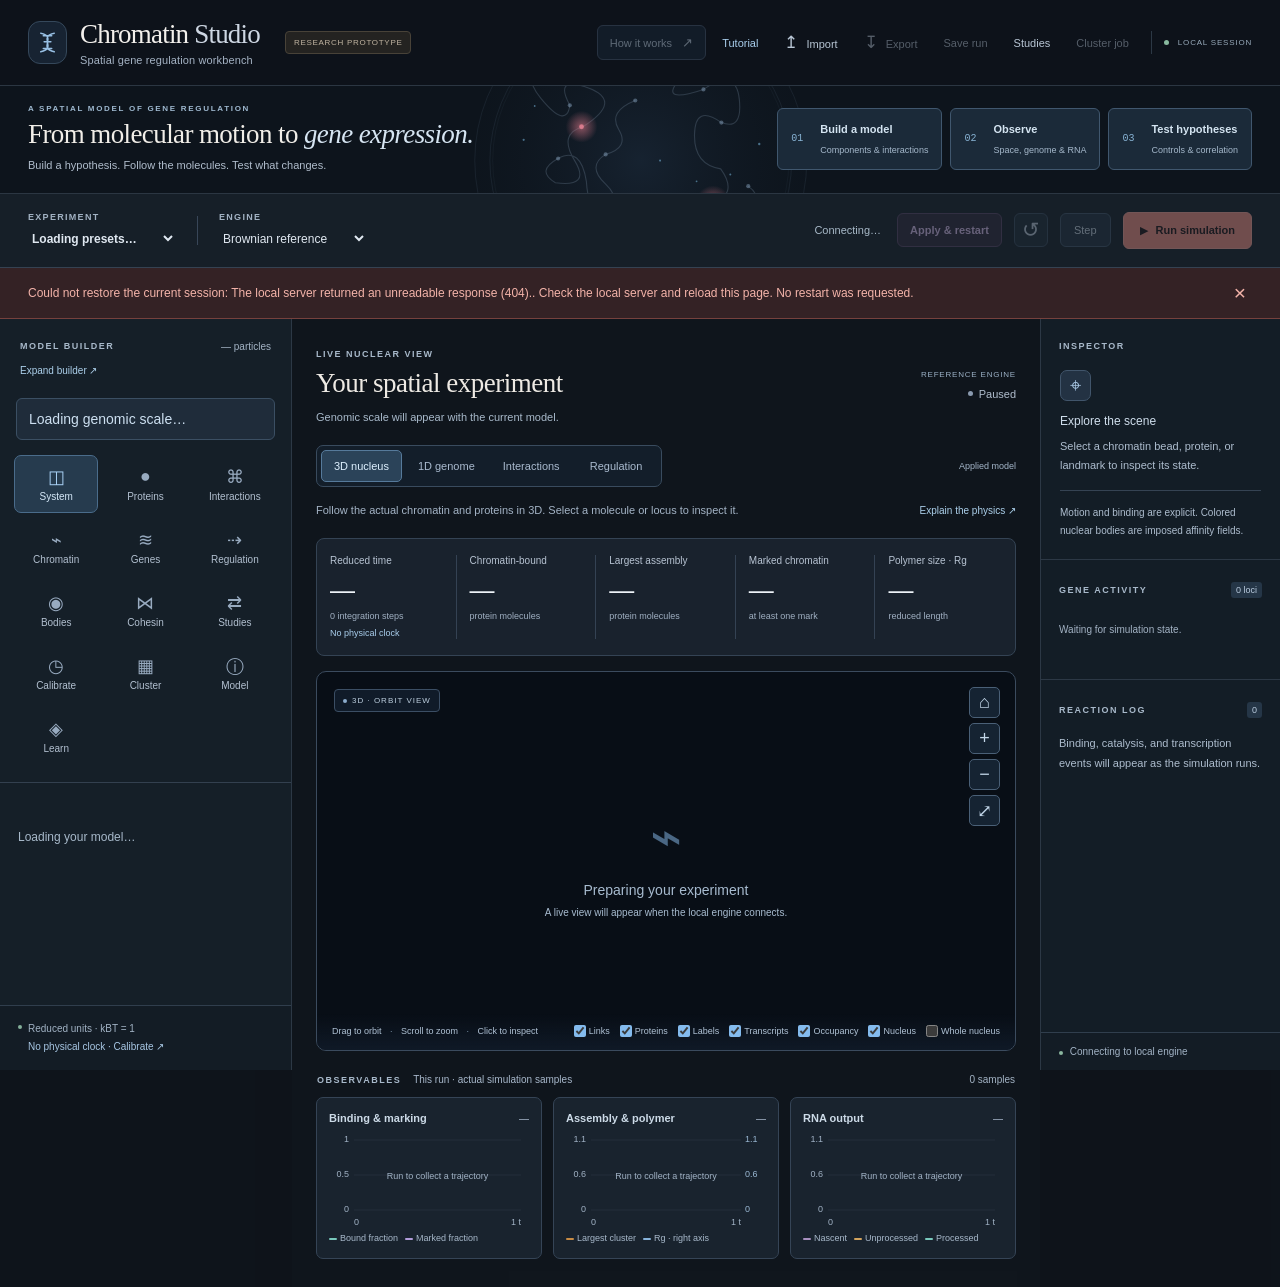
==== commit 36ed0cb6: "Add whole-nucleus envelope, genomic tethering and occupancy views - nucleus.py: optional soft ellips" ====
--- a/static/index.html
+++ b/static/index.html
@@ -64,7 +64,7 @@
           <div class="scene-tools"><button id="home-camera" title="Reset camera" aria-label="Reset camera view">⌂</button><button id="zoom-in" title="Zoom in" aria-label="Zoom in">+</button><button id="zoom-out" title="Zoom out" aria-label="Zoom out">−</button><button id="full-scene" title="Expand scene" aria-label="Expand scene">⤢</button></div>
           <div id="scene-empty" class="scene-empty"><div class="empty-glyph">⌁</div><strong>Preparing your experiment</strong><span>A live view will appear when the local engine connects.</span></div>
           <div id="legend" class="scene-legend" aria-label="Scene legend"></div>
-          <div class="scene-bottom"><span class="camera-hint">Drag to orbit <span>·</span> Scroll to zoom <span>·</span> Click to inspect</span><div class="view-toggles"><label><input id="show-bonds" type="checkbox" checked> Links</label><label><input id="show-proteins" type="checkbox" checked> Proteins</label><label><input id="show-labels" type="checkbox" checked> Labels</label><label><input id="show-rna" type="checkbox" checked> Transcripts</label></div></div>
+          <div class="scene-bottom"><span class="camera-hint">Drag to orbit <span>·</span> Scroll to zoom <span>·</span> Click to inspect</span><div class="view-toggles"><label><input id="show-bonds" type="checkbox" checked> Links</label><label><input id="show-proteins" type="checkbox" checked> Proteins</label><label><input id="show-labels" type="checkbox" checked> Labels</label><label><input id="show-rna" type="checkbox" checked> Transcripts</label><label title="Hollow beads mark vacant nucleosome sites"><input id="show-occupancy" type="checkbox" checked> Occupancy</label><label title="Draw the nuclear envelope and tethers when the model has a nucleus"><input id="show-nucleus" type="checkbox" checked> Nucleus</label><label title="Zoom out to frame the whole nucleus"><input id="fit-nucleus" type="checkbox"> Whole nucleus</label></div></div>
         </div>
         <section id="genome-container" class="genome-container" aria-label="One-dimensional genome browser" hidden></section>
         <section id="interactions-container" class="interactions-container" aria-label="Protein interaction browser" hidden></section>
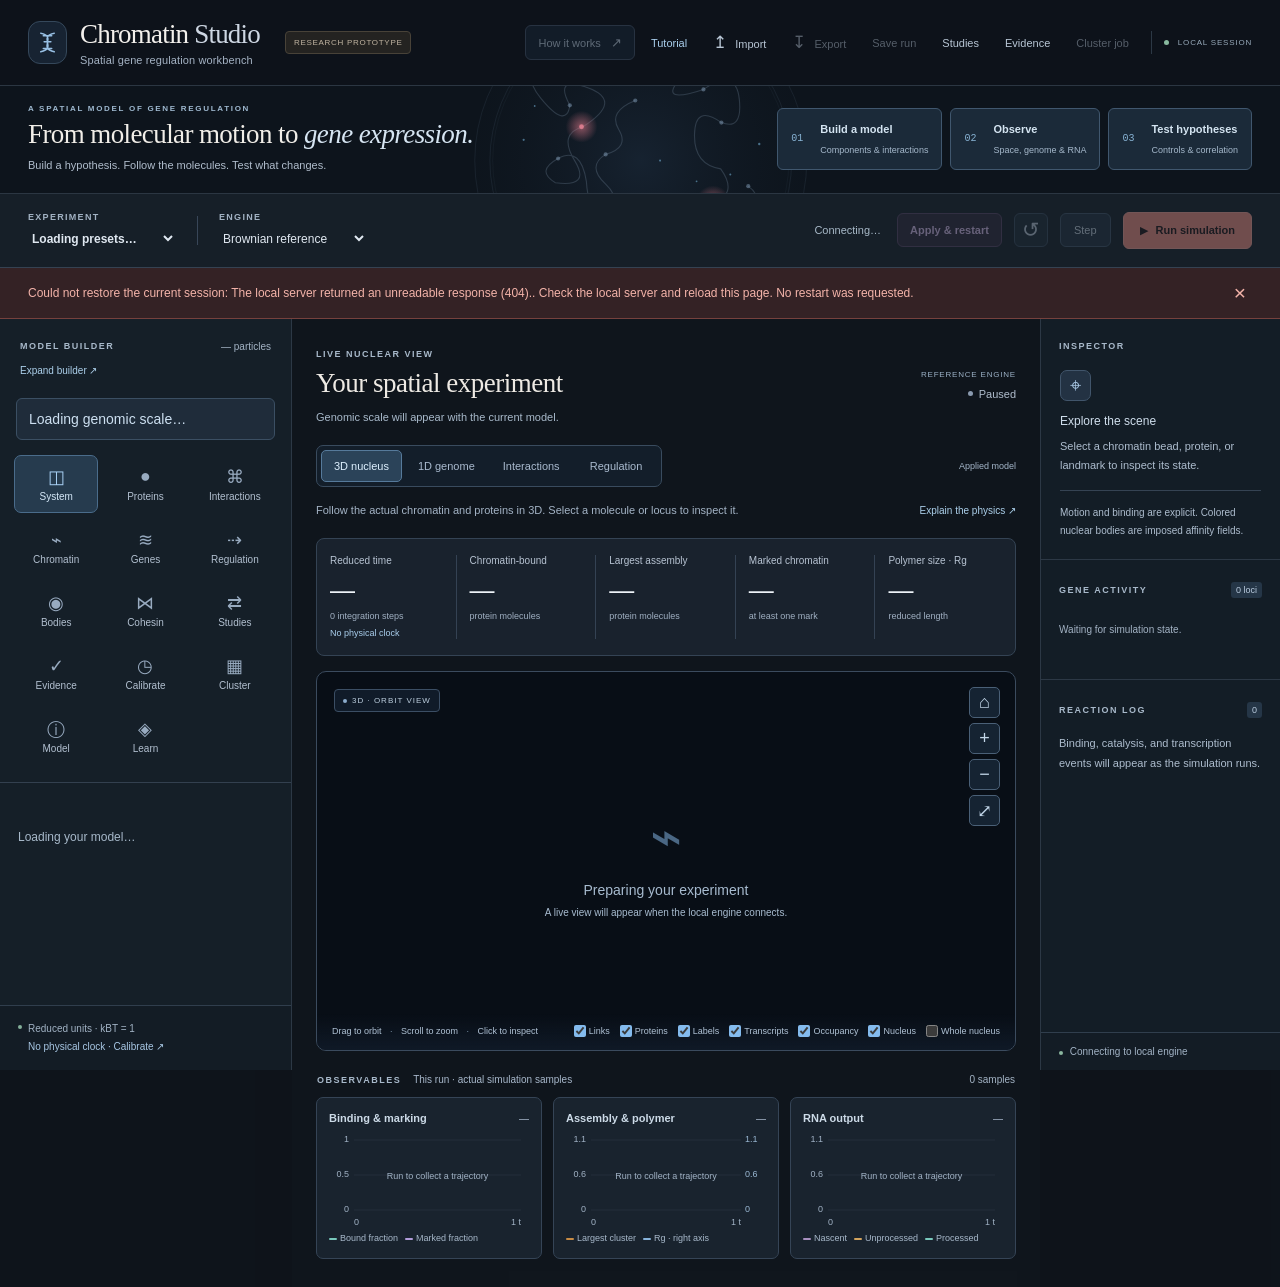
==== commit f96e3912: "Add single-mechanism component studies and the Evidence view Nine self-contained component studies, " ====
--- a/static/index.html
+++ b/static/index.html
@@ -11,6 +11,7 @@
   <link rel="stylesheet" href="/static/workbench.css">
   <link rel="stylesheet" href="/static/calibration-view.css">
   <link rel="stylesheet" href="/static/study-view.css">
+  <link rel="stylesheet" href="/static/evidence-view.css">
   <link rel="stylesheet" href="/static/mechanism-view.css">
   <link rel="stylesheet" href="/static/genome-live.css">
 </head>
@@ -18,7 +19,7 @@
   <div id="app">
     <header class="app-header">
       <div class="brand"><div class="brand-icon" aria-hidden="true"><svg viewBox="0 0 32 32"><path d="M8 5c20 4-4 18 16 22M24 5C4 9 28 23 8 27M11 8h10M12 15h8M11 23h10"/></svg></div><div><h1>Chromatin <span>Studio</span></h1><p>Spatial gene regulation workbench</p></div><span class="prototype-tag">RESEARCH PROTOTYPE</span></div>
-      <div class="header-actions"><button id="learn-btn" class="quiet-button learn-entry" title="Explore illustrated explanations of the model">How it works <span aria-hidden="true">↗</span></button><a class="quiet-button tutorial-entry" href="/tutorial/index.html" target="_blank" rel="noopener" title="Watch the narrated tutorial with chapters and adjustable playback speed">Tutorial</a><button id="import-btn" class="quiet-button" title="Import a configuration JSON file"><span aria-hidden="true">↥</span> Import</button><button id="export-btn" class="quiet-button" title="Export the draft configuration as JSON"><span aria-hidden="true">↧</span> Export</button><button id="export-run-btn" class="quiet-button" title="Download applied configuration and simulation history">Save run</button><button id="studies-btn" class="quiet-button" title="Compare manuscript hypotheses with independent controls">Studies</button><button id="cluster-btn" class="quiet-button" title="Prepare a cluster job from the draft model">Cluster job</button><input id="import-file" type="file" accept=".json,application/json" hidden><span class="local-badge"><i></i> LOCAL SESSION</span></div>
+      <div class="header-actions"><button id="learn-btn" class="quiet-button learn-entry" title="Explore illustrated explanations of the model">How it works <span aria-hidden="true">↗</span></button><a class="quiet-button tutorial-entry" href="/tutorial/index.html" target="_blank" rel="noopener" title="Watch the narrated tutorial with chapters and adjustable playback speed">Tutorial</a><button id="import-btn" class="quiet-button" title="Import a configuration JSON file"><span aria-hidden="true">↥</span> Import</button><button id="export-btn" class="quiet-button" title="Export the draft configuration as JSON"><span aria-hidden="true">↧</span> Export</button><button id="export-run-btn" class="quiet-button" title="Download applied configuration and simulation history">Save run</button><button id="studies-btn" class="quiet-button" title="Compare manuscript hypotheses with independent controls">Studies</button><button id="evidence-btn" class="quiet-button" title="Charts of the component tests that were actually run">Evidence</button><button id="cluster-btn" class="quiet-button" title="Prepare a cluster job from the draft model">Cluster job</button><input id="import-file" type="file" accept=".json,application/json" hidden><span class="local-badge"><i></i> LOCAL SESSION</span></div>
     </header>
     <section class="workspace-intro" aria-label="Workbench introduction">
       <div class="intro-copy"><span class="intro-kicker">A SPATIAL MODEL OF GENE REGULATION</span><h2 class="intro-title">From molecular motion to <em>gene expression.</em></h2><p class="intro-caption">Build a hypothesis. Follow the molecules. Test what changes.</p></div>
@@ -42,7 +43,7 @@
         <div class="editor-heading"><span class="eyebrow">MODEL BUILDER</span><span id="particle-budget" class="small-muted">— particles</span><button id="expand-builder-btn" class="text-button" aria-expanded="false" aria-controls="editor-content">Expand builder ↗</button></div>
         <div id="draft-genomic-scale" class="draft-genomic-scale" aria-live="polite">Loading genomic scale…</div>
         <nav id="editor-nav" class="editor-nav" aria-label="Configuration sections">
-          <button data-tab="system" class="active"><span>◫</span>System</button><button data-tab="proteins"><span>●</span>Proteins</button><button data-tab="interactions"><span>⌘</span>Interactions</button><button data-tab="chromatin"><span>⌁</span>Chromatin</button><button data-tab="genes"><span>≋</span>Genes</button><button data-tab="regulation"><span>⇢</span>Regulation</button><button data-tab="bodies"><span>◉</span>Bodies</button><button data-tab="cohesin"><span>⋈</span>Cohesin</button><button data-tab="studies"><span>⇄</span>Studies</button><button data-tab="calibration"><span>◷</span>Calibrate</button><button data-tab="cluster"><span>▦</span>Cluster</button><button data-tab="model"><span>ⓘ</span>Model</button><button data-tab="learn"><span>◈</span>Learn</button>
+          <button data-tab="system" class="active"><span>◫</span>System</button><button data-tab="proteins"><span>●</span>Proteins</button><button data-tab="interactions"><span>⌘</span>Interactions</button><button data-tab="chromatin"><span>⌁</span>Chromatin</button><button data-tab="genes"><span>≋</span>Genes</button><button data-tab="regulation"><span>⇢</span>Regulation</button><button data-tab="bodies"><span>◉</span>Bodies</button><button data-tab="cohesin"><span>⋈</span>Cohesin</button><button data-tab="studies"><span>⇄</span>Studies</button><button data-tab="evidence"><span>✓</span>Evidence</button><button data-tab="calibration"><span>◷</span>Calibrate</button><button data-tab="cluster"><span>▦</span>Cluster</button><button data-tab="model"><span>ⓘ</span>Model</button><button data-tab="learn"><span>◈</span>Learn</button>
         </nav>
         <div id="editor-content" class="editor-content"><div class="loading-note">Loading your model…</div></div>
         <div class="editor-footer"><span class="status-dot"></span><span>Reduced units · kBT = 1<br><button id="calibration-status" class="text-button" title="Set and inspect the physical length and time mapping">No physical clock · Calibrate ↗</button></span></div>
@@ -95,6 +96,7 @@
   <script src="/static/calibration-view.js"></script>
   <script src="/static/model-explain.js"></script>
   <script src="/static/study-view.js"></script>
+  <script src="/static/evidence-view.js"></script>
   <script src="/static/app.js"></script>
 </body>
 </html>
--- a/static/workbench.css
+++ b/static/workbench.css
@@ -6,26 +6,26 @@
 .view-explanation p{font-size:11px;line-height:1.6;margin:0;max-width:600px}.view-explanation button{flex-shrink:0;font-size:10px;color:#acd0eb}
 .learn-entry{border:1px solid #4c6078!important;border-radius:6px;color:#cde2f5!important;padding:9px 12px!important;}
 .learn-entry span{font-size:13px;margin:0 0 0 7px!important}
-body:is(.learn-workspace,.calibration-workspace,.study-workspace) .workspace-intro,body.cluster-workspace .workspace-intro{display:none}
+body:is(.learn-workspace,.calibration-workspace,.study-workspace,.evidence-workspace) .workspace-intro,body.cluster-workspace .workspace-intro{display:none}
 body.learn-workspace .editor-nav button[data-tab='learn']{background:#22374b;color:#c1dff5;border-color:#476887}
 body.learn-workspace .editor-nav button[data-tab='learn'] span{color:#a9d4f2}
-body:is(.learn-workspace,.calibration-workspace,.study-workspace) .simulation-panel,body:is(.learn-workspace,.calibration-workspace,.study-workspace) .insight-panel{display:none!important}
-body:is(.learn-workspace,.calibration-workspace,.study-workspace) .editor-content{background:#0b1017 url('/static/nucleus-watermark.svg') no-repeat right -125px;background-size:720px auto;}
+body:is(.learn-workspace,.calibration-workspace,.study-workspace,.evidence-workspace) .simulation-panel,body:is(.learn-workspace,.calibration-workspace,.study-workspace,.evidence-workspace) .insight-panel{display:none!important}
+body:is(.learn-workspace,.calibration-workspace,.study-workspace,.evidence-workspace) .editor-content{background:#0b1017 url('/static/nucleus-watermark.svg') no-repeat right -125px;background-size:720px auto;}
 @media(min-width:701px){
- body:is(.learn-workspace,.calibration-workspace,.study-workspace) .workspace{display:block;min-height:calc(100vh - 149px)}
- body:is(.learn-workspace,.calibration-workspace,.study-workspace) .editor-panel{display:grid;grid-template-columns:204px minmax(0,1fr);grid-template-rows:auto auto 1fr auto;position:static;width:100%;max-height:none;min-height:calc(100vh - 149px);border-right:0;align-items:start}
- body:is(.learn-workspace,.calibration-workspace,.study-workspace) .editor-heading{grid-column:1;grid-row:1;padding:24px 16px 17px;flex-wrap:wrap;gap:7px}
- body:is(.learn-workspace,.calibration-workspace,.study-workspace) .draft-genomic-scale{grid-column:1;grid-row:2;margin:0 13px 17px}
- body:is(.learn-workspace,.calibration-workspace,.study-workspace) .editor-nav{grid-column:1;grid-row:3;align-self:start;padding:0 11px 20px;grid-template-columns:repeat(2,minmax(0,1fr))}
- body:is(.learn-workspace,.calibration-workspace,.study-workspace) .editor-nav button{font-size:11px;padding:12px 3px;min-height:64px}
- body:is(.learn-workspace,.calibration-workspace,.study-workspace) .editor-footer{grid-column:1;grid-row:4;align-self:end;padding:17px 13px;font-size:10px}
- body:is(.learn-workspace,.calibration-workspace,.study-workspace) .editor-content{grid-column:2;grid-row:1/5;min-width:0;min-height:calc(100vh - 149px);max-height:none;overflow:visible;padding:30px 32px 52px;border-left:1px solid #283342}
+ body:is(.learn-workspace,.calibration-workspace,.study-workspace,.evidence-workspace) .workspace{display:block;min-height:calc(100vh - 149px)}
+ body:is(.learn-workspace,.calibration-workspace,.study-workspace,.evidence-workspace) .editor-panel{display:grid;grid-template-columns:204px minmax(0,1fr);grid-template-rows:auto auto 1fr auto;position:static;width:100%;max-height:none;min-height:calc(100vh - 149px);border-right:0;align-items:start}
+ body:is(.learn-workspace,.calibration-workspace,.study-workspace,.evidence-workspace) .editor-heading{grid-column:1;grid-row:1;padding:24px 16px 17px;flex-wrap:wrap;gap:7px}
+ body:is(.learn-workspace,.calibration-workspace,.study-workspace,.evidence-workspace) .draft-genomic-scale{grid-column:1;grid-row:2;margin:0 13px 17px}
+ body:is(.learn-workspace,.calibration-workspace,.study-workspace,.evidence-workspace) .editor-nav{grid-column:1;grid-row:3;align-self:start;padding:0 11px 20px;grid-template-columns:repeat(2,minmax(0,1fr))}
+ body:is(.learn-workspace,.calibration-workspace,.study-workspace,.evidence-workspace) .editor-nav button{font-size:11px;padding:12px 3px;min-height:64px}
+ body:is(.learn-workspace,.calibration-workspace,.study-workspace,.evidence-workspace) .editor-footer{grid-column:1;grid-row:4;align-self:end;padding:17px 13px;font-size:10px}
+ body:is(.learn-workspace,.calibration-workspace,.study-workspace,.evidence-workspace) .editor-content{grid-column:2;grid-row:1/5;min-width:0;min-height:calc(100vh - 149px);max-height:none;overflow:visible;padding:30px 32px 52px;border-left:1px solid #283342}
 }
 @media(max-width:1050px){.view-explanation{align-items:flex-start;flex-direction:column;gap:5px}}
 @media(max-width:700px){
- body:is(.learn-workspace,.calibration-workspace,.study-workspace) .editor-panel{display:flex!important;max-height:none;position:static}
- body:is(.learn-workspace,.calibration-workspace,.study-workspace) .editor-heading,body:is(.learn-workspace,.calibration-workspace,.study-workspace) .draft-genomic-scale,body:is(.learn-workspace,.calibration-workspace,.study-workspace) .editor-nav,body:is(.learn-workspace,.calibration-workspace,.study-workspace) .editor-footer{display:none}
- body:is(.learn-workspace,.calibration-workspace,.study-workspace) .editor-content{padding:20px 15px 35px;overflow:visible}
+ body:is(.learn-workspace,.calibration-workspace,.study-workspace,.evidence-workspace) .editor-panel{display:flex!important;max-height:none;position:static}
+ body:is(.learn-workspace,.calibration-workspace,.study-workspace,.evidence-workspace) .editor-heading,body:is(.learn-workspace,.calibration-workspace,.study-workspace,.evidence-workspace) .draft-genomic-scale,body:is(.learn-workspace,.calibration-workspace,.study-workspace,.evidence-workspace) .editor-nav,body:is(.learn-workspace,.calibration-workspace,.study-workspace,.evidence-workspace) .editor-footer{display:none}
+ body:is(.learn-workspace,.calibration-workspace,.study-workspace,.evidence-workspace) .editor-content{padding:20px 15px 35px;overflow:visible}
  .view-explanation p{font-size:12px}.view-explanation button{font-size:11px;min-height:32px}
  .context-lesson{font-size:12px}
 }
@@ -82,3 +82,4 @@
 .tutorial-entry{color:#a9ceec;text-decoration:none;white-space:nowrap}.tutorial-entry:focus-visible{outline:2px solid #79b7de;outline-offset:3px}
 
 body.study-workspace .editor-nav button[data-tab="studies"]{background:#22374b;color:#c1dff5;border-color:#476887}
+body.evidence-workspace .editor-nav button[data-tab="evidence"]{background:#22374b;color:#c1dff5;border-color:#476887}
--- a/static/evidence-view.css
+++ b/static/evidence-view.css
@@ -0,0 +1,114 @@
+/* Evidence view: saved component-study reports. Presentation only. */
+.ev-page{--ev-surface:#111923;--ev-surface-2:#0d151f;--ev-raised:#172331;--ev-line:#2a394a;--ev-grid:#223141;--ev-axis:#3b4c5f;--ev-ink:#e8edf3;--ev-ink-2:#b8c7d6;--ev-ink-3:#97a8ba;--ev-good:#0ca30c;--ev-bad:#d03b3b;--ev-warn:#fab219;max-width:1320px;margin:0 auto;color:var(--ev-ink-2);font-family:-apple-system,BlinkMacSystemFont,"Segoe UI",sans-serif}
+.ev-kicker{display:block;font:10px/1.5 ui-monospace,SFMono-Regular,monospace;letter-spacing:1.5px;color:#94b6d1;text-transform:uppercase}
+.ev-hero{display:flex;justify-content:space-between;align-items:flex-start;gap:28px;margin:0 0 18px}
+.ev-hero h2{font:400 clamp(26px,2.8vw,38px)/1.15 Georgia,serif!important;color:#f0f3f7!important;margin:10px 0 12px!important;letter-spacing:-.6px}
+.ev-hero p{max-width:820px;margin:0;font-size:13px;line-height:1.75;color:#aebfd0}
+.ev-hero-actions{display:flex;gap:8px;flex:none;margin-top:10px}
+.ev-strip-notes{display:flex;gap:10px 24px;flex-wrap:wrap;padding:10px 0 20px;margin-bottom:22px;border-bottom:1px solid var(--ev-line);font-size:11px;color:#a3b8cb}
+.ev-strip-notes span:before{content:'•';color:#86bdb6;margin-right:9px}
+.ev-status{font-size:12px;color:var(--ev-ink-3)}
+.ev-error{white-space:pre-wrap;padding:14px 16px;background:#321e27;border:1px solid #815263;color:#ffd1d9;border-radius:8px;margin:0 0 18px;font-size:12px;line-height:1.7}
+.ev-connect{border:1px dashed #3a5068;border-radius:10px;padding:20px 22px;margin:0 0 22px;background:#0f1822}
+.ev-connect h3{font:400 21px/1.3 Georgia,serif;color:#e7edf4;margin:0 0 8px}.ev-connect p{font-size:12px;line-height:1.8;margin:6px 0;max-width:820px}
+.ev-connect pre,.ev-notice code,.ev-connect code{font:11px/1.7 ui-monospace,SFMono-Regular,monospace;color:#cfe3f3;background:#0a1119;border-radius:5px}
+.ev-connect pre{padding:10px 12px;margin:10px 0;overflow:auto}
+.ev-notice code,.ev-connect code{padding:1px 5px}
+.ev-tiles{display:grid;grid-template-columns:repeat(5,minmax(0,1fr));gap:12px;margin:0 0 24px}
+.ev-tile{border:1px solid var(--ev-line);border-radius:10px;background:var(--ev-surface);padding:14px 16px;display:flex;flex-direction:column;gap:4px;min-width:0}
+.ev-tile span{font-size:11px;color:var(--ev-ink-3)}
+.ev-tile strong{font-size:26px;font-weight:600;color:var(--ev-ink);line-height:1.2}
+.ev-tile strong em{font-style:normal;font-size:14px;font-weight:400;color:var(--ev-ink-3)}
+.ev-tile small{font-size:10px;color:#8798ab}
+.ev-layout{display:grid;grid-template-columns:minmax(250px,310px) minmax(0,1fr);gap:24px;align-items:start}
+.ev-list{display:flex;flex-direction:column;gap:6px;position:sticky;top:16px}
+.ev-list h4{font-size:11px;color:var(--ev-ink-3);font-weight:600;margin:14px 0 4px;letter-spacing:.4px}
+.ev-row{display:flex;flex-direction:column;gap:5px;text-align:left;width:100%;padding:11px 12px;border:1px solid var(--ev-line);border-radius:8px;background:var(--ev-surface-2);color:var(--ev-ink-2);cursor:pointer;font:inherit}
+.ev-row:hover{border-color:#4b6580;background:#13202d}
+.ev-row[aria-current=true]{border-color:#6d90b0;background:#182939}
+.ev-row-empty{cursor:default;opacity:.7}
+.ev-row-title{font-size:12px;font-weight:550;line-height:1.45;color:var(--ev-ink)}
+.ev-row-meta{font-size:10.5px;color:var(--ev-ink-3)}
+.ev-row-flags{font-size:10px;color:#d9bf8c}
+.ev-meter{display:flex;gap:2px;height:6px;border-radius:3px;overflow:hidden;background:#1c2a39}
+.ev-meter i{display:block;height:100%}.ev-meter-pass{background:var(--ev-good)}.ev-meter-fail{background:var(--ev-bad)}
+.ev-detail{min-width:0}
+.ev-empty{border:1px dashed #344a60;border-radius:10px;padding:34px 24px;text-align:center}.ev-empty h3{font:400 22px Georgia,serif;color:#e7edf4;margin:0 0 8px}.ev-empty p{font-size:12px}
+.ev-report{border:1px solid var(--ev-line);border-radius:12px;background:var(--ev-surface);padding:22px 24px}
+.ev-report-head{padding-bottom:16px;border-bottom:1px solid var(--ev-line)}
+.ev-report-head h3{font:400 24px/1.3 Georgia,serif;letter-spacing:-.3px;color:#e7edf4;margin:8px 0 8px}
+.ev-report-head h3:focus{outline:none}
+.ev-question{font-size:13px;line-height:1.7;color:#c3d1de;margin:0 0 12px;max-width:900px}
+.ev-chips{display:flex;flex-wrap:wrap;gap:6px}
+.ev-chip{font-size:10.5px;padding:4px 9px;border-radius:12px;border:1px solid #33475b;color:var(--ev-ink-2);background:#0f1822;display:inline-flex;gap:6px;align-items:center}
+.ev-chip b{font-weight:700}.ev-chip-ok b{color:var(--ev-good)}.ev-chip-warn{border-color:#6a5a3a}.ev-chip-warn b{color:var(--ev-warn)}
+.ev-version{display:flex;flex-wrap:wrap;align-items:center;gap:8px;margin-top:12px;font-size:11px;color:var(--ev-ink-3)}
+.ev-version select{background:#0b1119;border:1px solid #40556b;border-radius:6px;min-height:32px;padding:5px 8px;color:#e6edf4;font-size:12px;min-width:0;max-width:100%}
+.ev-findings{margin:18px 0 4px}.ev-findings h4,.ev-section-head h4,.ev-sources h4{font-size:13px;font-weight:600;color:#dce7f1;margin:0 0 8px}
+.ev-findings ul,.ev-sources ul,.ev-scope ul{margin:0;padding-left:18px;font-size:12px;line-height:1.75}
+.ev-findings li{margin:3px 0}
+.ev-section-head{display:flex;justify-content:space-between;align-items:baseline;gap:16px;flex-wrap:wrap;margin:24px 0 10px}
+.ev-role-key{display:flex;flex-wrap:wrap;gap:6px 16px;font-size:10.5px;color:var(--ev-ink-3)}
+.ev-role-key span,.ev-legend span{display:inline-flex;align-items:center;gap:6px}
+.ev-glyph{width:24px;height:12px;flex:none}
+.ev-figure-grid{display:grid;grid-template-columns:repeat(auto-fill,minmax(min(100%,440px),1fr));gap:16px}
+.ev-figure{margin:0;border:1px solid var(--ev-line);border-radius:10px;background:var(--ev-surface-2);padding:14px 14px 10px;min-width:0}
+.ev-figure h5{font-size:12.5px;font-weight:600;color:var(--ev-ink);margin:0 0 6px;line-height:1.4}
+.ev-plot{position:relative;border-radius:6px}
+.ev-plot:focus-visible{outline:2px solid #a9d3f2;outline-offset:3px}
+.ev-plot-slot{width:100%;min-height:200px}
+.ev-svg{display:block;width:100%;height:auto}
+.ev-svg text{font:11px -apple-system,BlinkMacSystemFont,"Segoe UI",sans-serif;font-variant-numeric:tabular-nums}
+.ev-grid{stroke:var(--ev-grid);stroke-width:1}
+.ev-axis{stroke:var(--ev-axis);stroke-width:1}
+.ev-tick{fill:var(--ev-ink-3)}
+.ev-axis-title{fill:var(--ev-ink-2)}
+.ev-line-model{fill:none;stroke-width:2;stroke-linejoin:round;stroke-linecap:round}
+.ev-line-reference{fill:none;stroke-width:1.75;stroke-dasharray:6 4;stroke-linecap:round}
+.ev-line-experiment{fill:none;stroke-width:6;stroke-opacity:.32;stroke-linejoin:round;stroke-linecap:round}
+.ev-error{fill:none;stroke-width:1.5;stroke-opacity:.85}
+.ev-focus{fill:none;stroke:var(--ev-ink);stroke-width:1.5;pointer-events:none}
+.ev-tooltip{position:absolute;z-index:3;transform:translate(14px,-50%);min-width:150px;max-width:300px;padding:8px 10px;border-radius:7px;background:#0a1119f2;border:1px solid #3d5167;box-shadow:0 6px 18px #0008;pointer-events:none;font-size:11px;line-height:1.5}
+.ev-tooltip.ev-tip-left{transform:translate(calc(-100% - 14px),-50%)}
+.ev-tip-title{font-size:10.5px;color:var(--ev-ink-3);margin-bottom:4px}
+.ev-tip-row{display:grid;grid-template-columns:12px auto 1fr;gap:3px 7px;align-items:center}
+.ev-tip-row i{display:block;width:12px;height:2px;border-radius:1px}
+.ev-tip-row strong{color:var(--ev-ink);font-weight:600;font-variant-numeric:tabular-nums}
+.ev-tip-row span{color:var(--ev-ink-3)}
+.ev-legend{display:flex;flex-wrap:wrap;gap:5px 14px;margin:8px 0 2px;font-size:11px;color:var(--ev-ink-2)}
+.ev-note{font-size:10.5px;line-height:1.65;color:var(--ev-ink-3);margin:8px 0 6px}
+.ev-table summary{font-size:11px;color:#b2d4ee;cursor:pointer;padding:3px 0}
+.ev-table-wrap{max-height:280px;overflow:auto;border:1px solid #2e4258;border-radius:6px;margin-top:6px}
+.ev-table table{border-collapse:collapse;width:100%;font-size:11px}
+.ev-table th,.ev-table td{text-align:left;padding:6px 9px;border-bottom:1px solid #253445;white-space:nowrap}
+.ev-table thead th{position:sticky;top:0;background:#101c28;color:#9fb9d0;font-weight:500}
+.ev-table td{font-variant-numeric:tabular-nums;color:#d9e5ef}.ev-table tbody th{font-weight:500;color:#cfe0ee}
+.ev-checks{margin-top:8px}
+.ev-check-group{margin:0 0 18px}
+.ev-check-group h5{font-size:12px;font-weight:600;color:var(--ev-ink);margin:14px 0 2px}.ev-check-group h5 span{font-weight:400;color:var(--ev-ink-3);margin-left:6px}
+.ev-small{font-size:10.5px;line-height:1.65;color:var(--ev-ink-3);margin:2px 0 8px}
+.ev-check{display:grid;grid-template-columns:78px minmax(0,1fr) 240px;gap:14px;align-items:center;padding:10px 0;border-top:1px solid #213040}
+.ev-verdict{display:inline-flex;align-items:center;gap:6px;font-size:11px;font-weight:600;color:var(--ev-ink)}
+.ev-verdict b{display:inline-grid;place-items:center;width:18px;height:18px;border-radius:50%;font-size:10px;color:#fff}
+.ev-verdict.pass b{background:var(--ev-good)}.ev-verdict.fail b{background:var(--ev-bad)}
+.ev-check-text{display:flex;flex-direction:column;gap:2px;min-width:0}
+.ev-check-text strong{font-size:12px;font-weight:550;color:var(--ev-ink);line-height:1.45}
+.ev-check-text span{font-size:11.5px;color:var(--ev-ink-2);font-variant-numeric:tabular-nums}
+.ev-check-text small{font-size:10.5px;line-height:1.55;color:var(--ev-ink-3)}
+.ev-tag{align-self:flex-start;font-style:normal;font-size:9.5px;letter-spacing:.5px;text-transform:uppercase;padding:1px 6px;border-radius:9px;border:1px solid #4a6078;color:#bcd3e6;margin:2px 0}
+.ev-strip{display:block;width:240px;height:34px}
+.ev-strip-track{stroke:var(--ev-axis);stroke-width:1}
+.ev-strip-accept{fill:#e8edf3;fill-opacity:.12;stroke:#e8edf3;stroke-opacity:.35}
+.ev-strip-expected{stroke:var(--ev-ink);stroke-width:2}
+.ev-strip-sem{stroke:var(--ev-ink-2);stroke-width:2;stroke-linecap:round}
+.ev-strip-scale{fill:var(--ev-ink-3);font:9px -apple-system,BlinkMacSystemFont,sans-serif}
+.ev-sources{margin-top:18px;padding-top:16px;border-top:1px solid var(--ev-line)}
+.ev-sources li{margin:6px 0}.ev-sources li span{display:block;color:var(--ev-ink-3);font-size:11px;line-height:1.6}
+.ev-sources a{color:#a9cef2}
+.ev-scope{margin-top:14px;border-top:1px solid var(--ev-line);padding-top:12px;font-size:12px}.ev-scope summary{color:#cbdceb;cursor:pointer}
+.ev-notice{padding:12px 14px;border:1px solid #3f4d5d;border-radius:7px;background:#17212c;color:#bacbda;font-size:12px;line-height:1.75;margin:18px 0}
+@media(max-width:1180px){.ev-tiles{grid-template-columns:repeat(3,minmax(0,1fr))}}
+@media(max-width:1050px){.ev-layout{grid-template-columns:1fr}.ev-list{position:static;display:grid;grid-template-columns:repeat(auto-fill,minmax(240px,1fr))}.ev-hero{flex-direction:column;gap:8px}}
+@media(max-width:700px){.ev-tiles{grid-template-columns:repeat(2,minmax(0,1fr))}.ev-report{padding:16px 14px}.ev-check{grid-template-columns:1fr;gap:6px}.ev-strip{width:100%}.ev-hero-actions{flex-wrap:wrap}}
+@media(prefers-reduced-motion:reduce){.ev-page *{transition:none!important;scroll-behavior:auto!important}}
+@media(forced-colors:active){.ev-meter-pass,.ev-meter-fail,.ev-verdict b{forced-color-adjust:none}}
--- a/static/genome-live.css
+++ b/static/genome-live.css
@@ -40,8 +40,8 @@
 .genome-selection .genome-inspector-table th,.genome-selection .genome-inspector-table td{padding:9px 6px}
 .genome-selection .genome-inspector-table th:first-child{min-width:110px}
 @media(min-width:1050px){
-  body:not(.learn-workspace):not(.cluster-workspace):not(.study-workspace):not(.calibration-workspace):not(.builder-workspace) .workspace:has(.genome-container:not([hidden])){grid-template-columns:270px minmax(0,1fr)}
-  body:not(.learn-workspace):not(.cluster-workspace):not(.study-workspace):not(.calibration-workspace):not(.builder-workspace) .workspace:has(.genome-container:not([hidden]))>.insight-panel{display:none}
+  body:not(.learn-workspace):not(.cluster-workspace):not(.study-workspace):not(.evidence-workspace):not(.calibration-workspace):not(.builder-workspace) .workspace:has(.genome-container:not([hidden])){grid-template-columns:270px minmax(0,1fr)}
+  body:not(.learn-workspace):not(.cluster-workspace):not(.study-workspace):not(.evidence-workspace):not(.calibration-workspace):not(.builder-workspace) .workspace:has(.genome-container:not([hidden]))>.insight-panel{display:none}
 }
 @media(max-width:700px){
   .genome-live-toolbar{padding-left:11px;padding-right:11px;gap:6px}
